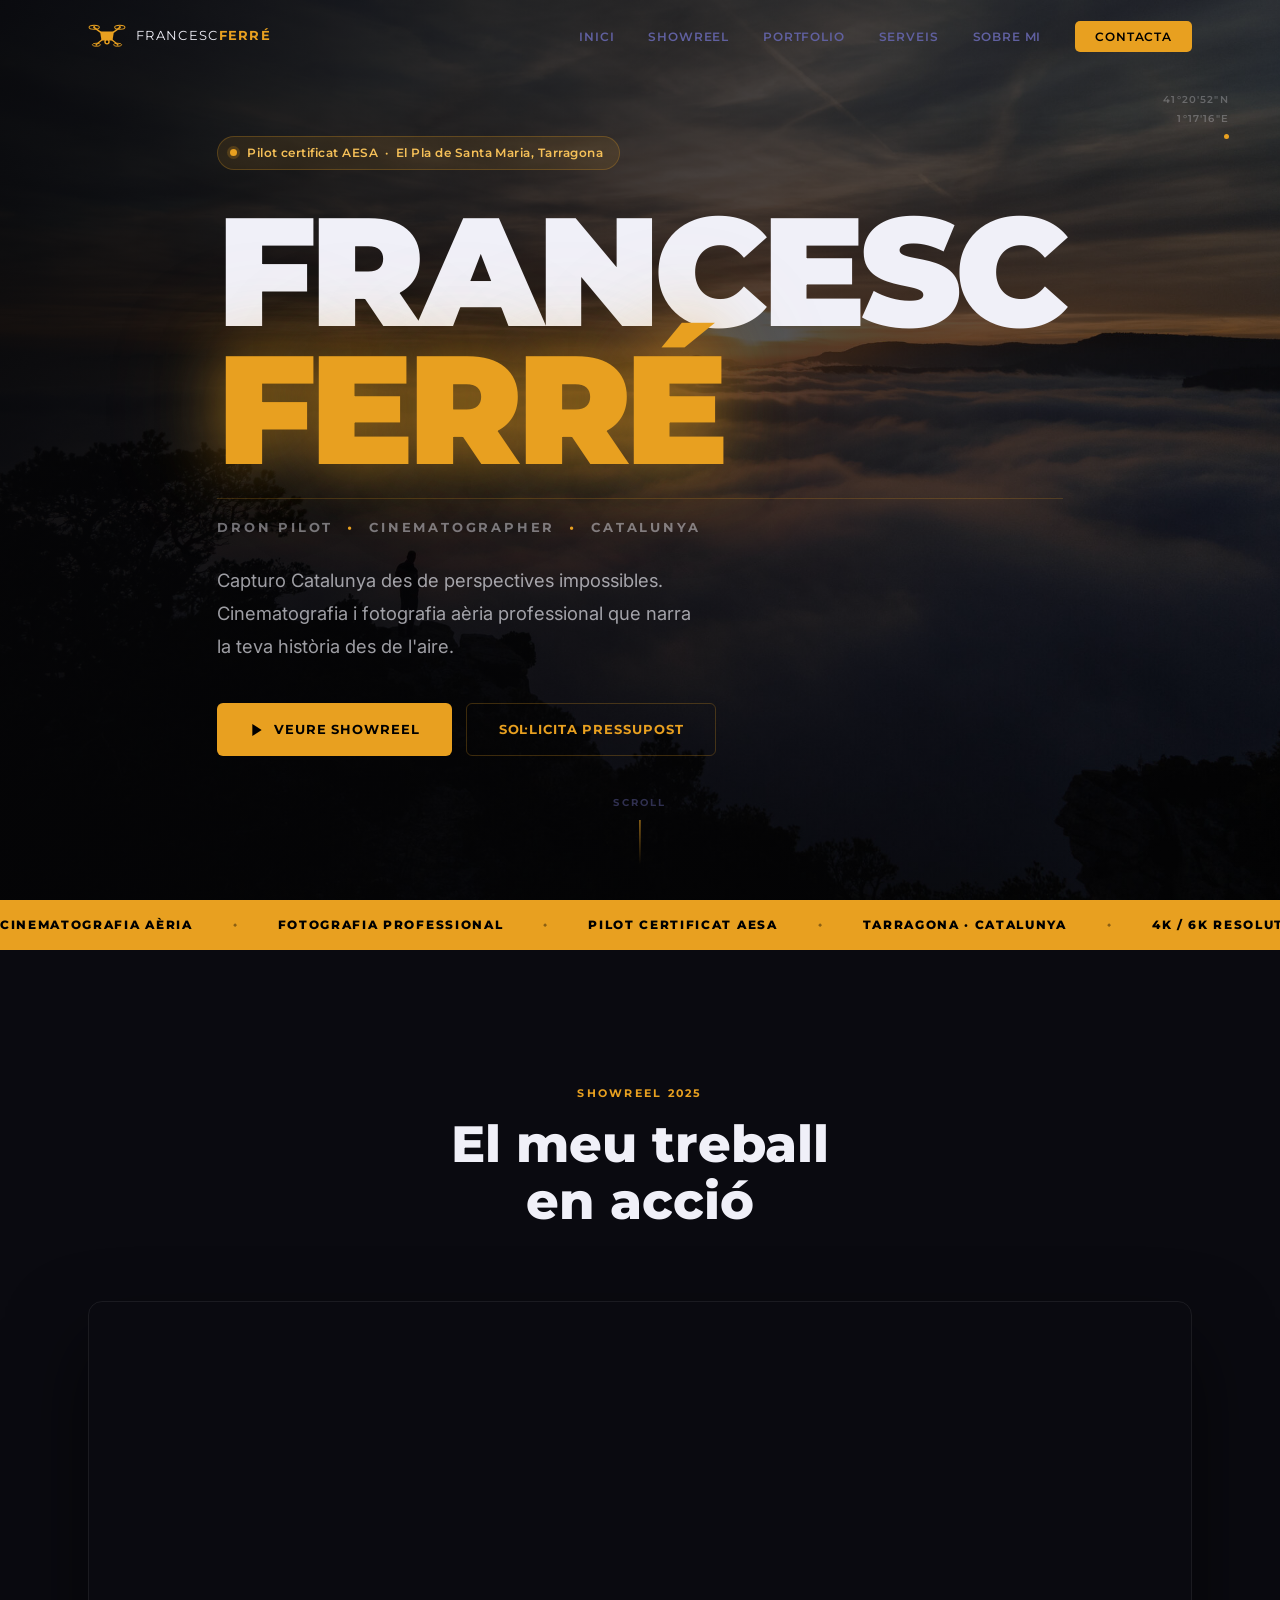
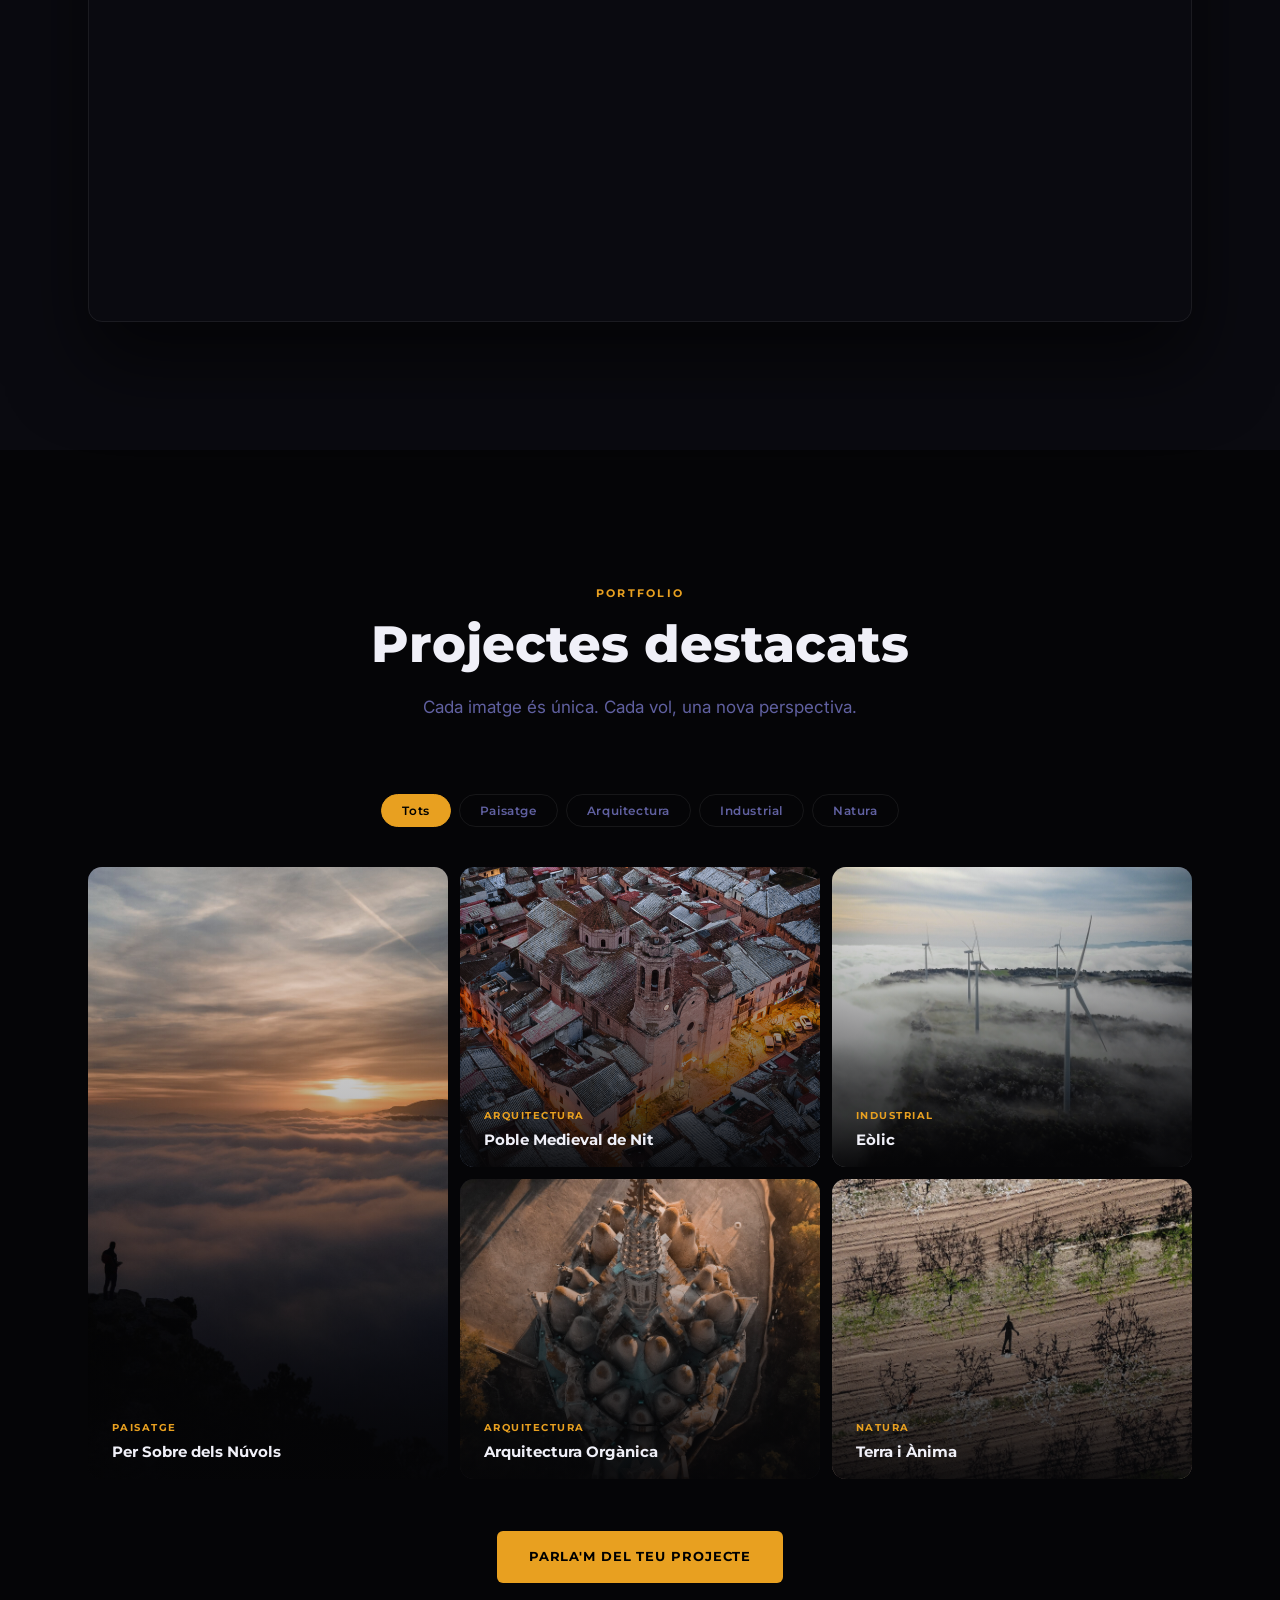
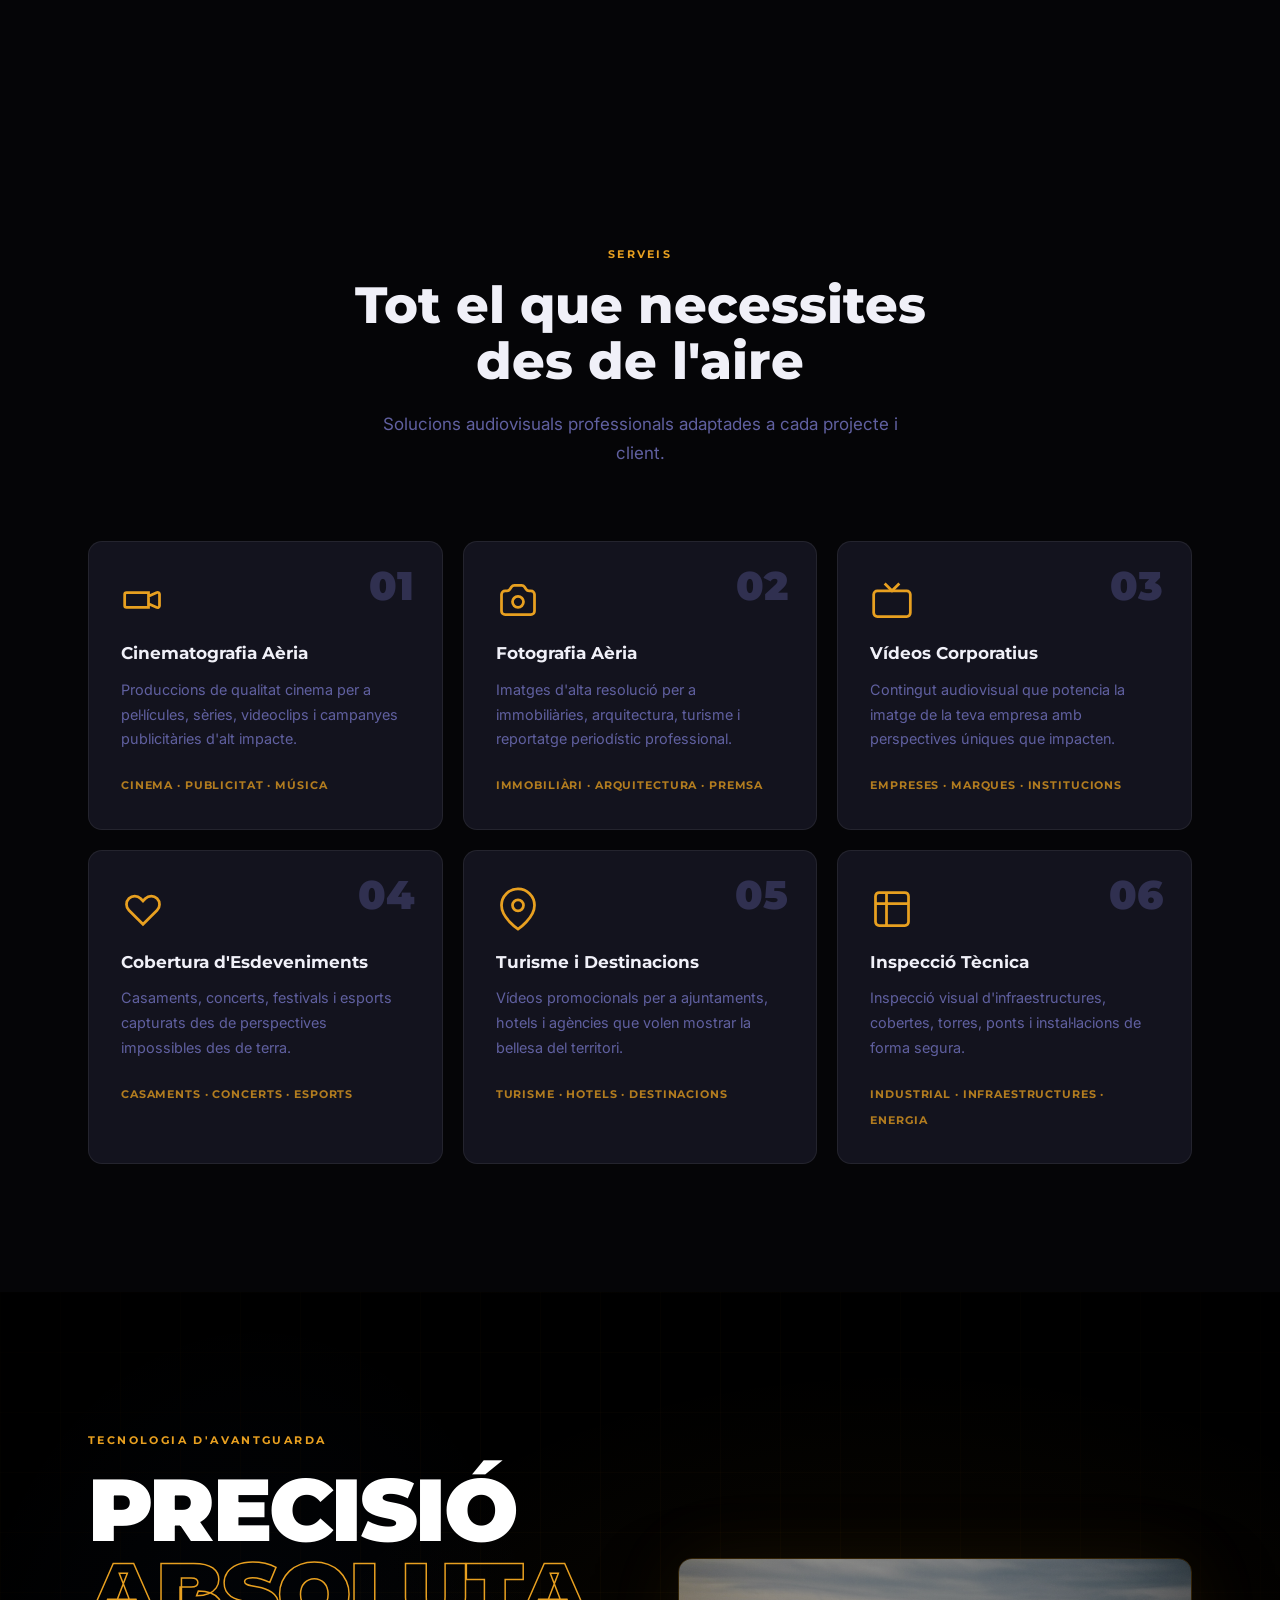
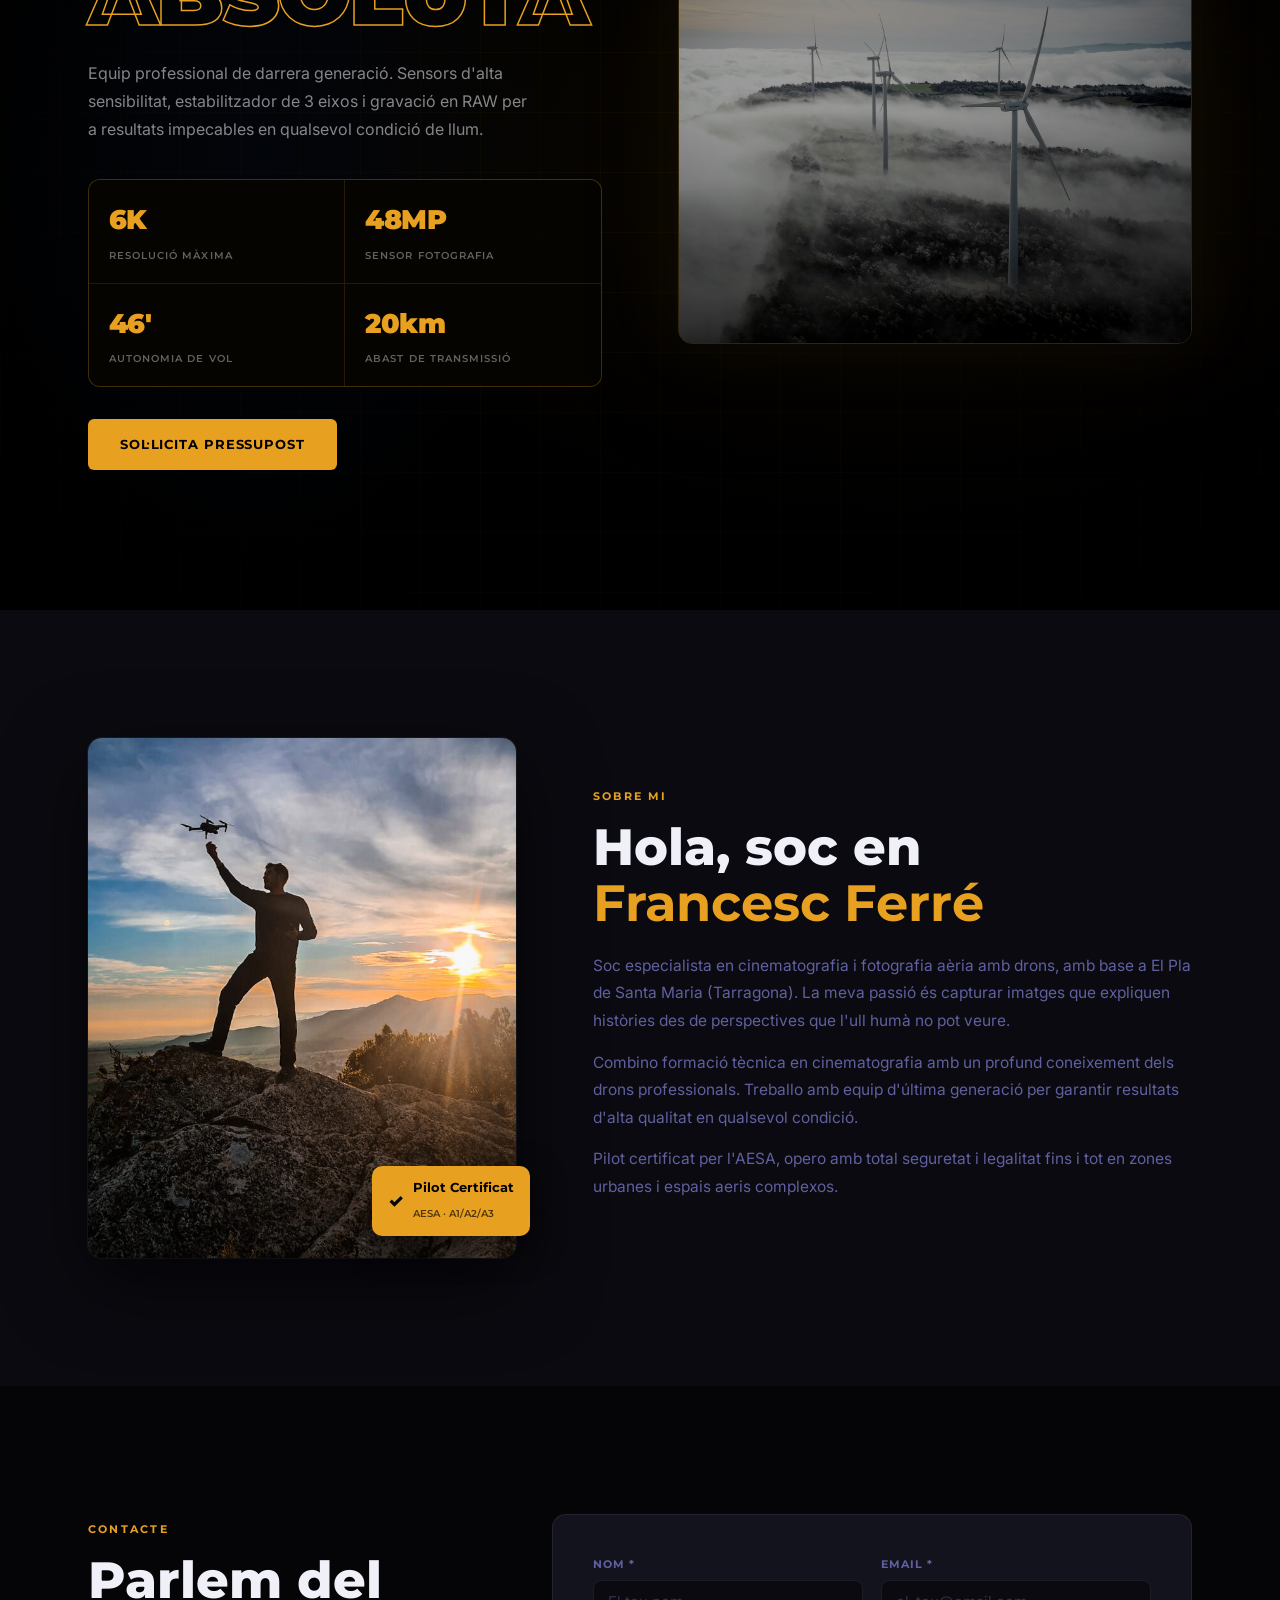
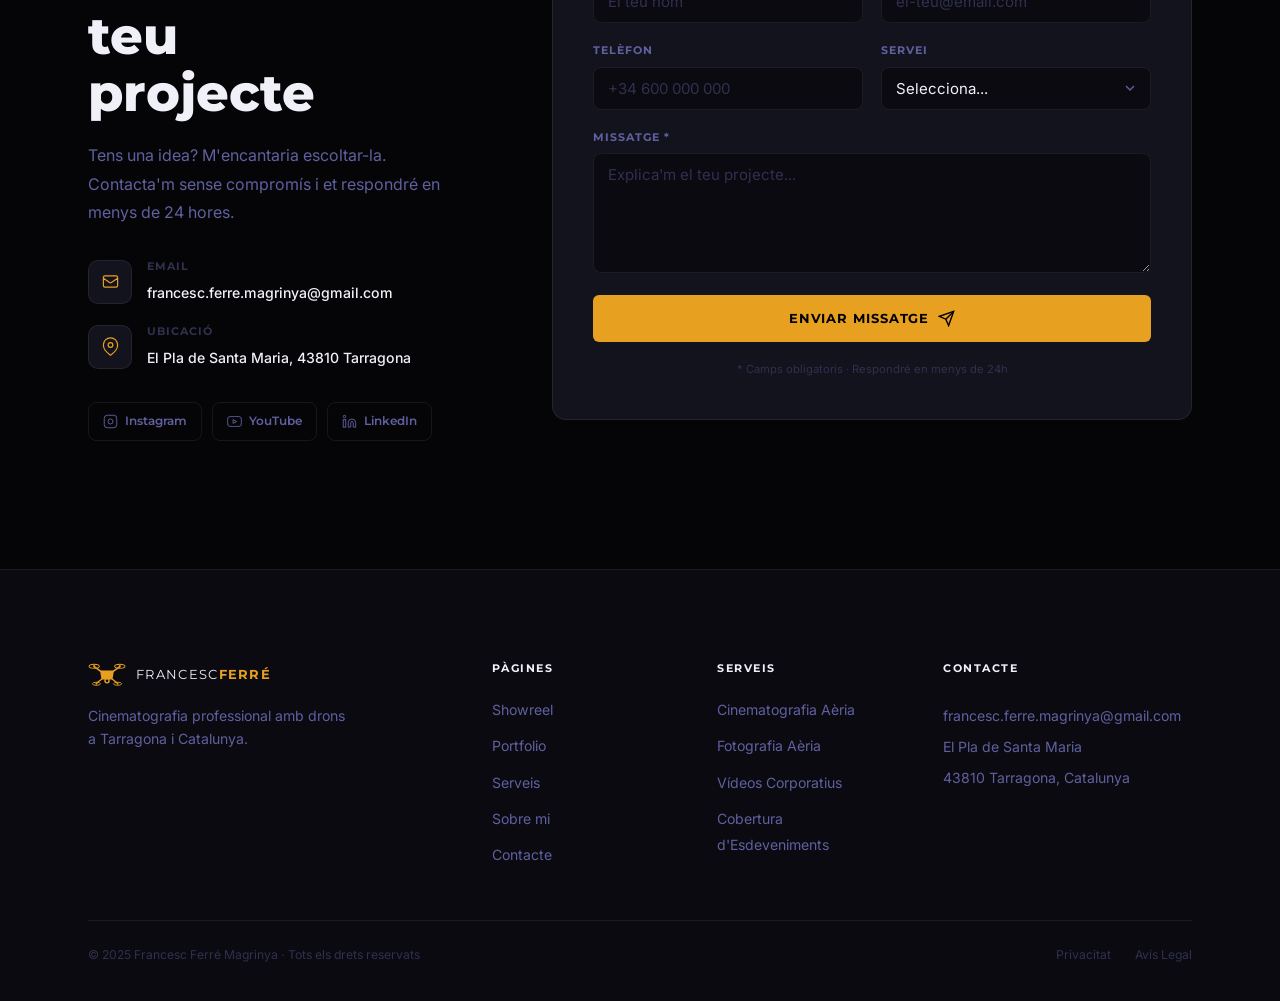
==== index.html @ 90f81b61 "Fix menu: inline styles per propietat (sense cssText ni !important)" ====
<!DOCTYPE html>
<html lang="ca">
<head>
  <meta charset="UTF-8">
  <meta name="viewport" content="width=device-width, initial-scale=1.0">
  <title>Francesc Ferré | Dron Pilot & Cinematografia Aèria · Tarragona</title>
  <meta name="description" content="Cinematografia i fotografia aèria professional amb drons a Tarragona i Catalunya. Especialitzat en paisatge, arquitectura, turisme i esdeveniments. Pilot certificat AESA.">
  <meta name="keywords" content="dron Tarragona, cinematografia aèria Catalunya, fotografia aèria, vídeo dron, pilot dron AESA, Francesc Ferré, El Pla de Santa Maria, aerial drone">
  <meta name="author" content="Francesc Ferré Magrinya">
  <meta name="robots" content="index, follow">
  <link rel="canonical" href="https://francescferremagrinya-coder.github.io/Web-dron/">

  <meta property="og:type" content="website">
  <meta property="og:locale" content="ca_ES">
  <meta property="og:title" content="Francesc Ferré | Dron Pilot & Cinematografia Aèria · Tarragona">
  <meta property="og:description" content="Cinematografia i fotografia aèria professional amb drons a Tarragona i Catalunya. Pilot certificat AESA.">
  <meta property="og:url" content="https://francescferremagrinya-coder.github.io/Web-dron/">
  <meta property="og:image" content="https://francescferremagrinya-coder.github.io/Web-dron/assets/nuvolada.jpg">

  <meta name="twitter:card" content="summary_large_image">
  <meta name="twitter:title" content="Francesc Ferré | Dron Pilot & Cinematografia Aèria">
  <meta name="twitter:image" content="assets/nuvolada.jpg">

  <script type="application/ld+json">
  {
    "@context": "https://schema.org",
    "@type": "LocalBusiness",
    "name": "Francesc Ferré – Cinematografia amb Drons",
    "description": "Cinematografia i fotografia aèria professional amb drons a Tarragona i Catalunya. Pilot certificat AESA A1/A2/A3.",
    "url": "https://francescferremagrinya-coder.github.io/Web-dron/",
    "email": "francesc.ferre.magrinya@gmail.com",
    "image": "https://francescferremagrinya-coder.github.io/Web-dron/assets/nuvolada.jpg",
    "address": {
      "@type": "PostalAddress",
      "streetAddress": "El Pla de Santa Maria",
      "addressLocality": "El Pla de Santa Maria",
      "postalCode": "43810",
      "addressRegion": "Tarragona",
      "addressCountry": "ES"
    },
    "geo": { "@type": "GeoCoordinates", "latitude": 41.3479, "longitude": 1.2878 },
    "areaServed": [
      {"@type": "State", "name": "Catalunya"},
      {"@type": "City",  "name": "Tarragona"},
      {"@type": "City",  "name": "Reus"},
      {"@type": "City",  "name": "Barcelona"}
    ],
    "hasOfferCatalog": {
      "@type": "OfferCatalog",
      "name": "Serveis de Cinematografia amb Dron",
      "itemListElement": [
        {"@type": "Offer", "itemOffered": {"@type": "Service", "name": "Cinematografia Aèria"}},
        {"@type": "Offer", "itemOffered": {"@type": "Service", "name": "Fotografia Aèria"}},
        {"@type": "Offer", "itemOffered": {"@type": "Service", "name": "Vídeos Corporatius"}},
        {"@type": "Offer", "itemOffered": {"@type": "Service", "name": "Cobertura d'Esdeveniments"}}
      ]
    },
    "priceRange": "€€",
    "knowsLanguage": ["ca", "es"]
  }
  </script>

  <link rel="preconnect" href="https://fonts.googleapis.com">
  <link rel="preconnect" href="https://fonts.gstatic.com" crossorigin>
  <link href="https://fonts.googleapis.com/css2?family=Montserrat:wght@400;600;700;800;900&family=Inter:wght@300;400;500&display=swap" rel="stylesheet">
  <link rel="stylesheet" href="css/style.css?v=7">
</head>
<body>

  <!-- Barra de progrés scroll -->
  <div class="scroll-bar" id="scroll-bar" aria-hidden="true"></div>

  <!-- Cursor personalitzat (desktop) -->
  <div class="cursor-ring" id="cursor-ring" aria-hidden="true"></div>
  <div class="cursor-dot"  id="cursor-dot"  aria-hidden="true"></div>

  <!-- Loader -->
  <div class="loader" id="loader" aria-hidden="true">
    <svg class="loader__drone" viewBox="0 0 100 82" fill="none">
      <!-- Discs hèlixs davant (grans – perspectiva) -->
      <ellipse cx="15" cy="17" rx="14" ry="5.5" stroke="currentColor" stroke-width="2.8"/>
      <ellipse cx="85" cy="17" rx="14" ry="5.5" stroke="currentColor" stroke-width="2.8"/>
      <!-- Discs hèlixs darrere (petits – perspectiva) -->
      <ellipse cx="21" cy="65" rx="11" ry="4.2" stroke="currentColor" stroke-width="2.4"/>
      <ellipse cx="79" cy="65" rx="11" ry="4.2" stroke="currentColor" stroke-width="2.4"/>
      <!-- Braços davant -->
      <line x1="33" y1="31" x2="16" y2="19" stroke="currentColor" stroke-width="4" stroke-linecap="round"/>
      <line x1="67" y1="31" x2="84" y2="19" stroke="currentColor" stroke-width="4" stroke-linecap="round"/>
      <!-- Braços darrere -->
      <line x1="36" y1="52" x2="22" y2="63" stroke="currentColor" stroke-width="3.5" stroke-linecap="round"/>
      <line x1="64" y1="52" x2="78" y2="63" stroke="currentColor" stroke-width="3.5" stroke-linecap="round"/>
      <!-- Cos (trapezi ample davant) -->
      <path d="M31 29 L69 29 L65 53 L35 53 Z" fill="currentColor"/>
      <!-- Càmera gimbal davant -->
      <circle cx="50" cy="57" r="7.5" fill="currentColor"/>
      <circle cx="50" cy="57" r="3.5" fill="var(--bg,#050507)"/>
      <!-- Centres motors -->
      <circle cx="15" cy="17" r="3" fill="currentColor"/>
      <circle cx="85" cy="17" r="3" fill="currentColor"/>
      <circle cx="21" cy="65" r="2.5" fill="currentColor"/>
      <circle cx="79" cy="65" r="2.5" fill="currentColor"/>
    </svg>
    <p class="loader__name">FRANCESC FERRÉ</p>
    <div class="loader__track"><div class="loader__fill" id="loader-fill"></div></div>
  </div>

  <!-- Navegació -->
  <header class="header" id="header">
    <nav class="nav container">
      <a href="#inici" class="nav__logo" aria-label="Inici">
        <svg viewBox="0 0 100 82" fill="none" aria-hidden="true">
          <ellipse cx="15" cy="17" rx="14" ry="5.5" stroke="currentColor" stroke-width="2.8"/>
          <ellipse cx="85" cy="17" rx="14" ry="5.5" stroke="currentColor" stroke-width="2.8"/>
          <ellipse cx="21" cy="65" rx="11" ry="4.2" stroke="currentColor" stroke-width="2.4"/>
          <ellipse cx="79" cy="65" rx="11" ry="4.2" stroke="currentColor" stroke-width="2.4"/>
          <line x1="33" y1="31" x2="16" y2="19" stroke="currentColor" stroke-width="4" stroke-linecap="round"/>
          <line x1="67" y1="31" x2="84" y2="19" stroke="currentColor" stroke-width="4" stroke-linecap="round"/>
          <line x1="36" y1="52" x2="22" y2="63" stroke="currentColor" stroke-width="3.5" stroke-linecap="round"/>
          <line x1="64" y1="52" x2="78" y2="63" stroke="currentColor" stroke-width="3.5" stroke-linecap="round"/>
          <path d="M31 29 L69 29 L65 53 L35 53 Z" fill="currentColor"/>
          <circle cx="50" cy="57" r="7.5" fill="currentColor"/>
          <circle cx="50" cy="57" r="3.5" fill="var(--bg,#050507)"/>
          <circle cx="15" cy="17" r="3" fill="currentColor"/>
          <circle cx="85" cy="17" r="3" fill="currentColor"/>
          <circle cx="21" cy="65" r="2.5" fill="currentColor"/>
          <circle cx="79" cy="65" r="2.5" fill="currentColor"/>
        </svg>
        <span>FRANCESC<strong>FERRÉ</strong></span>
      </a>

      <ul class="nav__menu" id="nav-menu">
        <li><a href="#inici"     class="nav__link">Inici</a></li>
        <li><a href="#showreel"  class="nav__link">Showreel</a></li>
        <li><a href="#portfolio" class="nav__link">Portfolio</a></li>
        <li><a href="#serveis"   class="nav__link">Serveis</a></li>
        <li><a href="#sobre"     class="nav__link">Sobre mi</a></li>
        <li><a href="#contacte"  class="nav__link nav__link--cta">Contacta</a></li>
      </ul>

      <button class="nav__burger" id="nav-burger" aria-label="Obrir menú" aria-expanded="false">
        <span></span><span></span><span></span>
      </button>
    </nav>
  </header>

  <main>

    <!-- HERO -->
    <section id="inici" class="hero">
      <div class="hero__bg" style="background-image:url('assets/nuvolada.jpg')" aria-hidden="true"></div>
      <div class="hero__overlay" aria-hidden="true"></div>

      <!-- Coordenades GPS decoratives -->
      <div class="hero__coords" aria-hidden="true">
        <span>41°20'52"N</span>
        <span>1°17'16"E</span>
        <span class="hero__coords-blink"></span>
      </div>

      <div class="hero__content container">
        <div class="hero__eyebrow" data-hero-el>
          <span class="hero__dot"></span>
          Pilot certificat AESA &nbsp;·&nbsp; El Pla de Santa Maria, Tarragona
        </div>
        <h1 class="hero__title">
          <span class="hero__line" data-hero-el style="--d:.1s">FRANCESC</span>
          <span class="hero__line hero__line--gold" data-hero-el style="--d:.22s">FERRÉ</span>
          <span class="hero__profession" data-hero-el style="--d:.38s">
            <span>Dron Pilot</span><i aria-hidden="true">·</i><span>Cinematographer</span><i aria-hidden="true">·</i><span>Catalunya</span>
          </span>
        </h1>
        <p class="hero__desc" data-hero-el style="--d:.55s">
          Capturo Catalunya des de perspectives impossibles. Cinematografia i fotografia aèria professional que narra la teva història des de l'aire.
        </p>
        <div class="hero__cta" data-hero-el style="--d:.70s">
          <a href="#showreel" class="btn btn--gold">
            <svg viewBox="0 0 24 24" fill="currentColor" aria-hidden="true"><polygon points="5 3 19 12 5 21 5 3"/></svg>
            Veure Showreel
          </a>
          <a href="#contacte" class="btn btn--ghost">Sol·licita Pressupost</a>
        </div>
      </div>

      <a href="#showreel" class="hero__scroll" aria-label="Baixa">
        <span>Scroll</span>
        <div class="hero__scroll-line"></div>
      </a>
    </section>

    <!-- MARQUEE -->
    <div class="marquee" aria-hidden="true">
      <div class="marquee__inner">
        <span>Cinematografia Aèria</span><span class="marquee__sep">◆</span>
        <span>Fotografia Professional</span><span class="marquee__sep">◆</span>
        <span>Pilot Certificat AESA</span><span class="marquee__sep">◆</span>
        <span>Tarragona · Catalunya</span><span class="marquee__sep">◆</span>
        <span>4K / 6K Resolution</span><span class="marquee__sep">◆</span>
        <span>Paisatge · Arquitectura · Esdeveniments</span><span class="marquee__sep">◆</span>
        <!-- duplicat per loop perfecte -->
        <span>Cinematografia Aèria</span><span class="marquee__sep">◆</span>
        <span>Fotografia Professional</span><span class="marquee__sep">◆</span>
        <span>Pilot Certificat AESA</span><span class="marquee__sep">◆</span>
        <span>Tarragona · Catalunya</span><span class="marquee__sep">◆</span>
        <span>4K / 6K Resolution</span><span class="marquee__sep">◆</span>
        <span>Paisatge · Arquitectura · Esdeveniments</span><span class="marquee__sep">◆</span>
      </div>
    </div>

    <!-- SHOWREEL -->
    <section id="showreel" class="showreel section">
      <div class="container">
        <header class="section__header" data-animate>
          <span class="section__label">Showreel 2025</span>
          <h2 class="section__title">El meu treball<br>en acció</h2>
        </header>
        <div class="showreel__frame" data-animate>
          <iframe
            src="https://www.youtube.com/embed/hu8MrCl1UP0?rel=0&modestbranding=1&color=white&playsinline=1&autoplay=1&mute=1&vq=hd1080"
            title="Showreel Francesc Ferré Dron Pilot"
            allow="accelerometer; autoplay; clipboard-write; encrypted-media; gyroscope; picture-in-picture; fullscreen"
            allowfullscreen>
          </iframe>
        </div>
      </div>
    </section>

    <!-- PORTFOLIO -->
    <section id="portfolio" class="portfolio section">
      <div class="container">
        <header class="section__header" data-animate>
          <span class="section__label">Portfolio</span>
          <h2 class="section__title">Projectes destacats</h2>
          <p class="section__desc">Cada imatge és única. Cada vol, una nova perspectiva.</p>
        </header>

        <div class="portfolio__filters" role="group" aria-label="Filtres">
          <button class="filter-btn is-active" data-filter="all">Tots</button>
          <button class="filter-btn" data-filter="paisatge">Paisatge</button>
          <button class="filter-btn" data-filter="arquitectura">Arquitectura</button>
          <button class="filter-btn" data-filter="industrial">Industrial</button>
          <button class="filter-btn" data-filter="natura">Natura</button>
        </div>

        <div class="portfolio__grid">

          <article class="portfolio-item" role="button" tabindex="0" data-category="paisatge" data-animate style="grid-row:1/3;grid-column:1">
            <img src="assets/nuvolada.jpg" alt="Silueta sobre mar de núvols al posta de sol" loading="lazy">
            <div class="portfolio-item__overlay">
              <div class="portfolio-item__info">
                <span class="portfolio-item__cat">Paisatge</span>
                <h3>Per Sobre dels Núvols</h3>
              </div>
              <div class="portfolio-item__zoom">
                <svg viewBox="0 0 24 24" fill="none" stroke="currentColor" stroke-width="2"><circle cx="11" cy="11" r="8"/><line x1="21" y1="21" x2="16.65" y2="16.65"/><line x1="11" y1="8" x2="11" y2="14"/><line x1="8" y1="11" x2="14" y2="11"/></svg>
              </div>
            </div>
          </article>

          <article class="portfolio-item" role="button" tabindex="0" data-category="arquitectura" data-animate style="grid-row:1;grid-column:2">
            <img src="assets/poble-nit.jpg" alt="Vista aèria nocturna de poble medieval amb catedral" loading="lazy">
            <div class="portfolio-item__overlay">
              <div class="portfolio-item__info">
                <span class="portfolio-item__cat">Arquitectura</span>
                <h3>Poble Medieval de Nit</h3>
              </div>
              <div class="portfolio-item__zoom">
                <svg viewBox="0 0 24 24" fill="none" stroke="currentColor" stroke-width="2"><circle cx="11" cy="11" r="8"/><line x1="21" y1="21" x2="16.65" y2="16.65"/><line x1="11" y1="8" x2="11" y2="14"/><line x1="8" y1="11" x2="14" y2="11"/></svg>
              </div>
            </div>
          </article>

          <article class="portfolio-item" role="button" tabindex="0" data-category="industrial" data-animate style="grid-row:1;grid-column:3">
            <img src="assets/eolic.jpg" alt="Molins de vent emergint entre boira" loading="lazy">
            <div class="portfolio-item__overlay">
              <div class="portfolio-item__info">
                <span class="portfolio-item__cat">Industrial</span>
                <h3>Eòlic</h3>
              </div>
              <div class="portfolio-item__zoom">
                <svg viewBox="0 0 24 24" fill="none" stroke="currentColor" stroke-width="2"><circle cx="11" cy="11" r="8"/><line x1="21" y1="21" x2="16.65" y2="16.65"/><line x1="11" y1="8" x2="11" y2="14"/><line x1="8" y1="11" x2="14" y2="11"/></svg>
              </div>
            </div>
          </article>

          <article class="portfolio-item" role="button" tabindex="0" data-category="arquitectura" data-animate style="grid-row:2;grid-column:2">
            <img src="assets/arquitectura.jpg" alt="Vista zenital d'arquitectura orgànica única" loading="lazy">
            <div class="portfolio-item__overlay">
              <div class="portfolio-item__info">
                <span class="portfolio-item__cat">Arquitectura</span>
                <h3>Arquitectura Orgànica</h3>
              </div>
              <div class="portfolio-item__zoom">
                <svg viewBox="0 0 24 24" fill="none" stroke="currentColor" stroke-width="2"><circle cx="11" cy="11" r="8"/><line x1="21" y1="21" x2="16.65" y2="16.65"/><line x1="11" y1="8" x2="11" y2="14"/><line x1="8" y1="11" x2="14" y2="11"/></svg>
              </div>
            </div>
          </article>

          <article class="portfolio-item" role="button" tabindex="0" data-category="natura" data-animate style="grid-row:2;grid-column:3">
            <img src="assets/camp-ombra.jpg" alt="Ombra humana entre fileres d'arbres en flor" loading="lazy">
            <div class="portfolio-item__overlay">
              <div class="portfolio-item__info">
                <span class="portfolio-item__cat">Natura</span>
                <h3>Terra i Ànima</h3>
              </div>
              <div class="portfolio-item__zoom">
                <svg viewBox="0 0 24 24" fill="none" stroke="currentColor" stroke-width="2"><circle cx="11" cy="11" r="8"/><line x1="21" y1="21" x2="16.65" y2="16.65"/><line x1="11" y1="8" x2="11" y2="14"/><line x1="8" y1="11" x2="14" y2="11"/></svg>
              </div>
            </div>
          </article>

        </div>

        <div class="section__cta" data-animate>
          <a href="#contacte" class="btn btn--gold">Parla'm del teu projecte</a>
        </div>
      </div>
    </section>

    <!-- LIGHTBOX -->
    <div class="lightbox" id="lightbox" aria-modal="true" role="dialog" aria-label="Visualitzador d'imatge">
      <button class="lightbox__close" id="lightbox-close" aria-label="Tancar">
        <svg viewBox="0 0 24 24" fill="none" stroke="currentColor" stroke-width="2"><line x1="18" y1="6" x2="6" y2="18"/><line x1="6" y1="6" x2="18" y2="18"/></svg>
      </button>
      <img class="lightbox__img" id="lightbox-img" src="" alt="">
    </div>

    <!-- SERVEIS -->
    <section id="serveis" class="serveis section">
      <div class="container">
        <header class="section__header" data-animate>
          <span class="section__label">Serveis</span>
          <h2 class="section__title">Tot el que necessites<br>des de l'aire</h2>
          <p class="section__desc">Solucions audiovisuals professionals adaptades a cada projecte i client.</p>
        </header>

        <div class="serveis__grid">

          <article class="service-card" data-animate>
            <div class="service-card__num" aria-hidden="true">01</div>
            <div class="service-card__icon" aria-hidden="true">
              <svg viewBox="0 0 24 24" fill="none" stroke="currentColor" stroke-width="1.5"><path d="M15 10l4.553-2.069A1 1 0 0121 8.868V15.13a1 1 0 01-1.447.899L15 14M3 8h12v8H3a1 1 0 01-1-1V9a1 1 0 011-1z"/></svg>
            </div>
            <h3>Cinematografia Aèria</h3>
            <p>Produccions de qualitat cinema per a pel·lícules, sèries, videoclips i campanyes publicitàries d'alt impacte.</p>
            <span class="service-card__tag">Cinema · Publicitat · Música</span>
          </article>

          <article class="service-card" data-animate>
            <div class="service-card__num" aria-hidden="true">02</div>
            <div class="service-card__icon" aria-hidden="true">
              <svg viewBox="0 0 24 24" fill="none" stroke="currentColor" stroke-width="1.5"><path d="M3 9a2 2 0 012-2h.93a2 2 0 001.664-.89l.812-1.22A2 2 0 0110.07 4h3.86a2 2 0 011.664.89l.812 1.22A2 2 0 0018.07 7H19a2 2 0 012 2v9a2 2 0 01-2 2H5a2 2 0 01-2-2V9z"/><circle cx="12" cy="13" r="3"/></svg>
            </div>
            <h3>Fotografia Aèria</h3>
            <p>Imatges d'alta resolució per a immobiliàries, arquitectura, turisme i reportatge periodístic professional.</p>
            <span class="service-card__tag">Immobiliàri · Arquitectura · Premsa</span>
          </article>

          <article class="service-card" data-animate>
            <div class="service-card__num" aria-hidden="true">03</div>
            <div class="service-card__icon" aria-hidden="true">
              <svg viewBox="0 0 24 24" fill="none" stroke="currentColor" stroke-width="1.5"><rect x="2" y="7" width="20" height="14" rx="2"/><path d="M16 3l-4 4-4-4"/></svg>
            </div>
            <h3>Vídeos Corporatius</h3>
            <p>Contingut audiovisual que potencia la imatge de la teva empresa amb perspectives úniques que impacten.</p>
            <span class="service-card__tag">Empreses · Marques · Institucions</span>
          </article>

          <article class="service-card" data-animate>
            <div class="service-card__num" aria-hidden="true">04</div>
            <div class="service-card__icon" aria-hidden="true">
              <svg viewBox="0 0 24 24" fill="none" stroke="currentColor" stroke-width="1.5"><path d="M4.318 6.318a4.5 4.5 0 000 6.364L12 20.364l7.682-7.682a4.5 4.5 0 00-6.364-6.364L12 7.636l-1.318-1.318a4.5 4.5 0 00-6.364 0z"/></svg>
            </div>
            <h3>Cobertura d'Esdeveniments</h3>
            <p>Casaments, concerts, festivals i esports capturats des de perspectives impossibles des de terra.</p>
            <span class="service-card__tag">Casaments · Concerts · Esports</span>
          </article>

          <article class="service-card" data-animate>
            <div class="service-card__num" aria-hidden="true">05</div>
            <div class="service-card__icon" aria-hidden="true">
              <svg viewBox="0 0 24 24" fill="none" stroke="currentColor" stroke-width="1.5"><path d="M21 10c0 7-9 13-9 13s-9-6-9-13a9 9 0 0118 0z"/><circle cx="12" cy="10" r="3"/></svg>
            </div>
            <h3>Turisme i Destinacions</h3>
            <p>Vídeos promocionals per a ajuntaments, hotels i agències que volen mostrar la bellesa del territori.</p>
            <span class="service-card__tag">Turisme · Hotels · Destinacions</span>
          </article>

          <article class="service-card" data-animate>
            <div class="service-card__num" aria-hidden="true">06</div>
            <div class="service-card__icon" aria-hidden="true">
              <svg viewBox="0 0 24 24" fill="none" stroke="currentColor" stroke-width="1.5"><path d="M9 3H5a2 2 0 00-2 2v4m6-6h10a2 2 0 012 2v4M9 3v18m0 0h10a2 2 0 002-2V9M9 21H5a2 2 0 01-2-2V9m0 0h18"/></svg>
            </div>
            <h3>Inspecció Tècnica</h3>
            <p>Inspecció visual d'infraestructures, cobertes, torres, ponts i instal·lacions de forma segura.</p>
            <span class="service-card__tag">Industrial · Infraestructures · Energia</span>
          </article>

        </div>
      </div>
    </section>

    <!-- DRONE SHOWCASE (DJI-style dark) -->
    <section class="drone-showcase" aria-label="Especificacions tècniques">
      <div class="drone-showcase__bg" aria-hidden="true"></div>
      <div class="drone-showcase__grid-lines" aria-hidden="true"></div>

      <div class="container drone-showcase__inner">

        <div class="drone-showcase__left" data-animate>
          <p class="drone-showcase__eyebrow">Tecnologia d'avantguarda</p>
          <h2 class="drone-showcase__title">PRECISIÓ<br><span>ABSOLUTA</span></h2>
          <p class="drone-showcase__desc">Equip professional de darrera generació. Sensors d'alta sensibilitat, estabilitzador de 3 eixos i gravació en RAW per a resultats impecables en qualsevol condició de llum.</p>
          <ul class="drone-specs" aria-label="Especificacions">
            <li class="drone-spec" data-animate>
              <span class="drone-spec__val">6K</span>
              <span class="drone-spec__lbl">Resolució màxima</span>
            </li>
            <li class="drone-spec" data-animate>
              <span class="drone-spec__val">48MP</span>
              <span class="drone-spec__lbl">Sensor fotografia</span>
            </li>
            <li class="drone-spec" data-animate>
              <span class="drone-spec__val">46'</span>
              <span class="drone-spec__lbl">Autonomia de vol</span>
            </li>
            <li class="drone-spec" data-animate>
              <span class="drone-spec__val">20km</span>
              <span class="drone-spec__lbl">Abast de transmissió</span>
            </li>
          </ul>
          <a href="#contacte" class="btn btn--gold" style="margin-top:2rem">Sol·licita pressupost</a>
        </div>

        <div class="drone-showcase__right" data-animate>
          <div class="drone-showcase__photo">
            <img src="assets/eolic.jpg" alt="Dron professional operant en condicions atmosfèriques extremes">
          </div>
        </div>

      </div>
    </section>

    <!-- SOBRE MI -->
    <section id="sobre" class="sobre section">
      <div class="container">
        <div class="sobre__inner">

          <div class="sobre__visual" data-animate>
            <div class="sobre__img-wrap">
              <img src="assets/foto-perfil.JPG" alt="Francesc Ferré Magrinya, pilot de drons a Tarragona" class="sobre__photo" onerror="this.onerror=null;this.style.display='none';this.nextElementSibling.style.display='flex'">
              <div class="sobre__photo-placeholder" aria-hidden="true">
                <svg viewBox="0 0 80 60" fill="none">
                  <line x1="26" y1="22" x2="8"  y2="10" stroke="currentColor" stroke-width="1.6" stroke-linecap="round"/>
                  <line x1="54" y1="22" x2="72" y2="10" stroke="currentColor" stroke-width="1.6" stroke-linecap="round"/>
                  <line x1="26" y1="38" x2="8"  y2="50" stroke="currentColor" stroke-width="1.6" stroke-linecap="round"/>
                  <line x1="54" y1="38" x2="72" y2="50" stroke="currentColor" stroke-width="1.6" stroke-linecap="round"/>
                  <ellipse cx="8"  cy="10" rx="8" ry="2.5" stroke="currentColor" stroke-width="1.2"/>
                  <ellipse cx="72" cy="10" rx="8" ry="2.5" stroke="currentColor" stroke-width="1.2"/>
                  <ellipse cx="8"  cy="50" rx="8" ry="2.5" stroke="currentColor" stroke-width="1.2"/>
                  <ellipse cx="72" cy="50" rx="8" ry="2.5" stroke="currentColor" stroke-width="1.2"/>
                  <circle cx="8"  cy="10" r="2" fill="currentColor"/>
                  <circle cx="72" cy="10" r="2" fill="currentColor"/>
                  <circle cx="8"  cy="50" r="2" fill="currentColor"/>
                  <circle cx="72" cy="50" r="2" fill="currentColor"/>
                  <rect x="22" y="18" width="36" height="24" rx="7" stroke="currentColor" stroke-width="1.5"/>
                  <rect x="31" y="42" width="18" height="12" rx="4" stroke="currentColor" stroke-width="1.2"/>
                  <circle cx="40" cy="48" r="4" stroke="currentColor" stroke-width="1.2"/>
                  <circle cx="40" cy="48" r="1.5" fill="currentColor"/>
                </svg>
                <span>Foto de perfil</span>
              </div>
              <div class="sobre__badge">
                <span>✓</span>
                <div><strong>Pilot Certificat</strong><small>AESA · A1/A2/A3</small></div>
              </div>
            </div>
          </div>

          <div class="sobre__text" data-animate>
            <span class="section__label">Sobre mi</span>
            <h2 class="section__title">Hola, soc en<br><strong>Francesc Ferré</strong></h2>
            <p>Soc especialista en cinematografia i fotografia aèria amb drons, amb base a El Pla de Santa Maria (Tarragona). La meva passió és capturar imatges que expliquen històries des de perspectives que l'ull humà no pot veure.</p>
            <p>Combino formació tècnica en cinematografia amb un profund coneixement dels drons professionals. Treballo amb equip d'última generació per garantir resultats d'alta qualitat en qualsevol condició.</p>
            <p>Pilot certificat per l'AESA, opero amb total seguretat i legalitat fins i tot en zones urbanes i espais aeris complexos.</p>

          </div>

        </div>
      </div>
    </section>


    <!-- CONTACTE -->
    <section id="contacte" class="contacte section">
      <div class="container">
        <div class="contacte__inner">

          <div class="contacte__left" data-animate>
            <span class="section__label">Contacte</span>
            <h2 class="section__title">Parlem del teu<br>projecte</h2>
            <p>Tens una idea? M'encantaria escoltar-la. Contacta'm sense compromís i et respondré en menys de 24 hores.</p>

            <div class="contacte__links">
              <a href="mailto:francesc.ferre.magrinya@gmail.com" class="contacte__link">
                <div class="contacte__link-icon">
                  <svg viewBox="0 0 24 24" fill="none" stroke="currentColor" stroke-width="1.5"><path d="M3 8l7.89 5.26a2 2 0 002.22 0L21 8M5 19h14a2 2 0 002-2V7a2 2 0 00-2-2H5a2 2 0 00-2 2v10a2 2 0 002 2z"/></svg>
                </div>
                <div>
                  <span>Email</span>
                  <strong>francesc.ferre.magrinya@gmail.com</strong>
                </div>
              </a>
              <div class="contacte__link">
                <div class="contacte__link-icon">
                  <svg viewBox="0 0 24 24" fill="none" stroke="currentColor" stroke-width="1.5"><path d="M21 10c0 7-9 13-9 13s-9-6-9-13a9 9 0 0118 0z"/><circle cx="12" cy="10" r="3"/></svg>
                </div>
                <div>
                  <span>Ubicació</span>
                  <strong>El Pla de Santa Maria, 43810 Tarragona</strong>
                </div>
              </div>
            </div>

            <div class="contacte__social">
              <a href="#" class="social-btn" aria-label="Instagram">
                <svg viewBox="0 0 24 24" fill="none" stroke="currentColor" stroke-width="1.5"><rect x="2" y="2" width="20" height="20" rx="5"/><path d="M16 11.37A4 4 0 1112.63 8 4 4 0 0116 11.37z"/><line x1="17.5" y1="6.5" x2="17.51" y2="6.5"/></svg>
                Instagram
              </a>
              <a href="#" class="social-btn" aria-label="YouTube">
                <svg viewBox="0 0 24 24" fill="none" stroke="currentColor" stroke-width="1.5"><path d="M22.54 6.42a2.78 2.78 0 00-1.95-1.96C18.88 4 12 4 12 4s-6.88 0-8.6.46a2.78 2.78 0 00-1.94 1.96A29 29 0 001 12a29 29 0 00.46 5.58A2.78 2.78 0 003.4 19.54C5.12 20 12 20 12 20s6.88 0 8.6-.46a2.78 2.78 0 001.95-1.96A29 29 0 0023 12a29 29 0 00-.46-5.58z"/><polygon points="9.75 15.02 15.5 12 9.75 8.98 9.75 15.02"/></svg>
                YouTube
              </a>
              <a href="#" class="social-btn" aria-label="LinkedIn">
                <svg viewBox="0 0 24 24" fill="none" stroke="currentColor" stroke-width="1.5"><path d="M16 8a6 6 0 016 6v7h-4v-7a2 2 0 00-2-2 2 2 0 00-2 2v7h-4v-7a6 6 0 016-6z"/><rect x="2" y="9" width="4" height="12"/><circle cx="4" cy="4" r="2"/></svg>
                LinkedIn
              </a>
            </div>
          </div>

          <div class="contacte__right" data-animate>
            <!-- Obté la teva clau gratuïta a https://web3forms.com → substitueix el value -->
            <form class="form" id="contact-form" novalidate>
              <input type="hidden" name="access_key" value="fb952ed9-92e4-46fc-b903-af186a177f0e">
              <input type="hidden" name="subject" value="Nova sol·licitud des de Web-dron">
              <input type="hidden" name="from_name" value="Web Dron Portfolio">
              <div class="form__row">
                <div class="form__field">
                  <label for="nom">Nom *</label>
                  <input type="text" id="nom" name="nom" placeholder="El teu nom" required autocomplete="name">
                </div>
                <div class="form__field">
                  <label for="email">Email *</label>
                  <input type="email" id="email" name="email" placeholder="el-teu@email.com" required autocomplete="email">
                </div>
              </div>
              <div class="form__row">
                <div class="form__field">
                  <label for="telefon">Telèfon</label>
                  <input type="tel" id="telefon" name="telefon" placeholder="+34 600 000 000" autocomplete="tel">
                </div>
                <div class="form__field">
                  <label for="servei">Servei</label>
                  <select id="servei" name="servei">
                    <option value="">Selecciona...</option>
                    <option>Cinematografia Aèria</option>
                    <option>Fotografia Aèria</option>
                    <option>Vídeo Corporatiu</option>
                    <option>Turisme i Destinacions</option>
                    <option>Cobertura d'Esdeveniments</option>
                    <option>Inspecció Tècnica</option>
                    <option>Altres</option>
                  </select>
                </div>
              </div>
              <div class="form__field">
                <label for="missatge">Missatge *</label>
                <textarea id="missatge" name="missatge" rows="5" placeholder="Explica'm el teu projecte..." required></textarea>
              </div>
              <button type="submit" class="btn btn--gold btn--submit">
                <span class="btn-text">Enviar missatge</span>
                <svg viewBox="0 0 24 24" fill="none" stroke="currentColor" stroke-width="2" aria-hidden="true"><line x1="22" y1="2" x2="11" y2="13"/><polygon points="22 2 15 22 11 13 2 9 22 2"/></svg>
              </button>
              <p class="form__note">* Camps obligatoris · Respondré en menys de 24h</p>
            </form>
          </div>

        </div>
      </div>
    </section>

  </main>

  <!-- FOOTER -->
  <footer class="footer">
    <div class="container">
      <div class="footer__grid">
        <div class="footer__brand">
          <a href="#inici" class="nav__logo" aria-label="Inici">
            <svg viewBox="0 0 100 82" fill="none" aria-hidden="true">
              <ellipse cx="15" cy="17" rx="14" ry="5.5" stroke="currentColor" stroke-width="2.8"/>
              <ellipse cx="85" cy="17" rx="14" ry="5.5" stroke="currentColor" stroke-width="2.8"/>
              <ellipse cx="21" cy="65" rx="11" ry="4.2" stroke="currentColor" stroke-width="2.4"/>
              <ellipse cx="79" cy="65" rx="11" ry="4.2" stroke="currentColor" stroke-width="2.4"/>
              <line x1="33" y1="31" x2="16" y2="19" stroke="currentColor" stroke-width="4" stroke-linecap="round"/>
              <line x1="67" y1="31" x2="84" y2="19" stroke="currentColor" stroke-width="4" stroke-linecap="round"/>
              <line x1="36" y1="52" x2="22" y2="63" stroke="currentColor" stroke-width="3.5" stroke-linecap="round"/>
              <line x1="64" y1="52" x2="78" y2="63" stroke="currentColor" stroke-width="3.5" stroke-linecap="round"/>
              <path d="M31 29 L69 29 L65 53 L35 53 Z" fill="currentColor"/>
              <circle cx="50" cy="57" r="7.5" fill="currentColor"/>
              <circle cx="50" cy="57" r="3.5" fill="var(--bg,#050507)"/>
              <circle cx="15" cy="17" r="3" fill="currentColor"/>
              <circle cx="85" cy="17" r="3" fill="currentColor"/>
              <circle cx="21" cy="65" r="2.5" fill="currentColor"/>
              <circle cx="79" cy="65" r="2.5" fill="currentColor"/>
            </svg>
            <span>FRANCESC<strong>FERRÉ</strong></span>
          </a>
          <p>Cinematografia professional amb drons a Tarragona i Catalunya.</p>
        </div>
        <nav aria-label="Pàgines">
          <h4>Pàgines</h4>
          <ul>
            <li><a href="#showreel">Showreel</a></li>
            <li><a href="#portfolio">Portfolio</a></li>
            <li><a href="#serveis">Serveis</a></li>
            <li><a href="#sobre">Sobre mi</a></li>
            <li><a href="#contacte">Contacte</a></li>
          </ul>
        </nav>
        <nav aria-label="Serveis">
          <h4>Serveis</h4>
          <ul>
            <li><a href="#serveis">Cinematografia Aèria</a></li>
            <li><a href="#serveis">Fotografia Aèria</a></li>
            <li><a href="#serveis">Vídeos Corporatius</a></li>
            <li><a href="#serveis">Cobertura d'Esdeveniments</a></li>
          </ul>
        </nav>
        <address>
          <h4>Contacte</h4>
          <a href="mailto:francesc.ferre.magrinya@gmail.com">francesc.ferre.magrinya@gmail.com</a>
          <span>El Pla de Santa Maria</span>
          <span>43810 Tarragona, Catalunya</span>
        </address>
      </div>
      <div class="footer__bottom">
        <p>&copy; 2025 Francesc Ferré Magrinya · Tots els drets reservats</p>
        <div><a href="#">Privacitat</a><a href="#">Avís Legal</a></div>
      </div>
    </div>
  </footer>

  <button class="back-top" id="back-top" aria-label="Tornar a dalt">
    <svg viewBox="0 0 24 24" fill="none" stroke="currentColor" stroke-width="2.5"><polyline points="18 15 12 9 6 15"/></svg>
  </button>

  <script src="js/main.js?v=8"></script>
</body>
</html>
---- css/style.css ----
/* =====================================================
   VARIABLES
===================================================== */
:root {
  --bg:       #050507;
  --bg2:      #0a0a10;
  --bg3:      #101018;
  --card:     #13131e;
  --card-h:   #1a1a28;
  --gold:     #e8a020;
  --gold-l:   #f5c058;
  --gold-d:   #b87a10;
  --white:    #f0f0f8;
  --grey:     #6060a0;
  --grey-d:   #303050;
  --border:   rgba(255,255,255,0.07);
  --border-g: rgba(232,160,32,0.25);
  --nav-h:    72px;
  --r:        14px;
  --tr:       0.3s ease;
  --fh:       'Montserrat', sans-serif;
  --fb:       'Inter', sans-serif;
}

/* =====================================================
   RESET
===================================================== */
*, *::before, *::after { box-sizing: border-box; margin: 0; padding: 0; }
html { scroll-behavior: smooth; scroll-padding-top: var(--nav-h); }
body { font-family: var(--fb); background: var(--bg); color: var(--white); line-height: 1.65; overflow-x: hidden; -webkit-font-smoothing: antialiased; }
img  { display: block; max-width: 100%; height: auto; }
svg  { display: block; }
a    { color: inherit; text-decoration: none; }
button { cursor: pointer; border: none; background: none; font-family: inherit; }
ul, ol { list-style: none; }
address { font-style: normal; }

/* =====================================================
   LAYOUT
===================================================== */
.container { max-width: 1200px; margin: 0 auto; padding: 0 clamp(18px, 4vw, 48px); }
.section    { padding: clamp(72px, 10vw, 128px) 0; }

/* =====================================================
   TIPOGRAFIA
===================================================== */
.section__label {
  display: inline-block;
  font-family: var(--fh);
  font-size: 0.7rem;
  font-weight: 700;
  letter-spacing: 0.2em;
  text-transform: uppercase;
  color: var(--gold);
  margin-bottom: 14px;
}
.section__title {
  font-family: var(--fh);
  font-size: clamp(2.1rem, 4.5vw, 3.2rem);
  font-weight: 800;
  line-height: 1.1;
  margin-bottom: 20px;
}
.section__desc {
  font-size: 1.0625rem;
  color: var(--grey);
  max-width: 560px;
  line-height: 1.75;
}
.section__header { text-align: center; margin-bottom: clamp(44px, 6vw, 72px); }
.section__header .section__desc { margin: 0 auto; }
.section__cta { text-align: center; margin-top: 52px; }

/* =====================================================
   BOTONS
===================================================== */
.btn {
  display: inline-flex;
  align-items: center;
  gap: 9px;
  padding: 15px 32px;
  border-radius: 6px;
  font-family: var(--fh);
  font-size: 0.8rem;
  font-weight: 700;
  letter-spacing: 0.07em;
  text-transform: uppercase;
  transition: var(--tr);
  white-space: nowrap;
}
.btn svg { width: 16px; height: 16px; flex-shrink: 0; }

.btn--gold { background: var(--gold); color: #000; }
.btn--gold:hover { background: var(--gold-l); transform: translateY(-2px); box-shadow: 0 10px 32px rgba(232,160,32,0.3); }

.btn--ghost { border: 1.5px solid var(--border-g); color: var(--gold); }
.btn--ghost:hover { background: rgba(232,160,32,0.08); border-color: var(--gold); transform: translateY(-2px); }

.btn--submit { width: 100%; justify-content: center; margin-top: 4px; }
.btn--submit svg { width: 17px; height: 17px; }

/* =====================================================
   SCROLL PROGRESS
===================================================== */
.scroll-bar {
  position: fixed;
  top: 0; left: 0;
  height: 2px;
  background: var(--gold);
  z-index: 9999;
  width: 0%;
  transition: width 0.1s linear;
}

/* =====================================================
   CURSOR PERSONALITZAT (desktop)
===================================================== */
.cursor-ring {
  position: fixed;
  width: 38px; height: 38px;
  border: 1.5px solid var(--gold);
  border-radius: 50%;
  pointer-events: none;
  z-index: 9998;
  transform: translate(-50%, -50%);
  transition: width .35s ease, height .35s ease, background .35s ease, opacity .35s ease;
  opacity: 0;
}
.cursor-dot {
  position: fixed;
  width: 6px; height: 6px;
  background: var(--gold);
  border-radius: 50%;
  pointer-events: none;
  z-index: 9999;
  transform: translate(-50%, -50%);
  opacity: 0;
  transition: opacity .35s ease;
}
.cursor-ring.is-visible, .cursor-dot.is-visible { opacity: 1; }
.cursor-ring.is-hover { width: 64px; height: 64px; background: rgba(232,160,32,0.07); border-color: var(--gold-l); }
.cursor-ring.is-click { width: 28px; height: 28px; }
@media (hover: none) { .cursor-ring, .cursor-dot { display: none !important; } }

/* =====================================================
   LOADER
===================================================== */
.loader {
  position: fixed;
  inset: 0;
  background: var(--bg);
  display: flex;
  flex-direction: column;
  align-items: center;
  justify-content: center;
  gap: 20px;
  z-index: 10000;
  transition: opacity .6s ease .1s, visibility .6s ease .1s;
}
.loader.is-done { opacity: 0; visibility: hidden; pointer-events: none; }

.loader__drone {
  width: 72px;
  color: var(--gold);
  animation: droneBob 1.2s ease-in-out infinite alternate;
}
@keyframes droneBob { to { transform: translateY(-10px); } }

.loader__name {
  font-family: var(--fh);
  font-size: 0.72rem;
  font-weight: 700;
  letter-spacing: 0.22em;
  color: var(--grey-d);
}
.loader__track {
  width: 140px; height: 1px;
  background: var(--grey-d);
  border-radius: 1px;
  overflow: hidden;
}
.loader__fill {
  height: 100%;
  background: var(--gold);
  width: 0%;
  animation: loaderFill 1.4s ease forwards;
}
@keyframes loaderFill { to { width: 100%; } }

/* =====================================================
   NAVEGACIÓ
===================================================== */
.header {
  position: fixed;
  top: 0; left: 0; right: 0;
  height: var(--nav-h);
  display: flex;
  align-items: center;
  z-index: 1000;
  transition: background var(--tr), backdrop-filter var(--tr), border-color var(--tr);
  border-bottom: 1px solid transparent;
}
.header.scrolled {
  background: rgba(5,5,7,0.9);
  backdrop-filter: blur(16px);
  -webkit-backdrop-filter: blur(16px);
  border-bottom-color: var(--border);
}

.nav { display: flex; align-items: center; justify-content: space-between; width: 100%; }

.nav__logo {
  display: flex;
  align-items: center;
  gap: 10px;
  font-family: var(--fh);
  font-size: 0.82rem;
  letter-spacing: 0.1em;
}
.nav__logo svg { width: 38px; height: 30px; color: var(--gold); flex-shrink: 0; }
.nav__logo strong { color: var(--gold); }

.nav__menu { display: flex; align-items: center; gap: 34px; }

.nav__link {
  font-family: var(--fh);
  font-size: 0.75rem;
  font-weight: 600;
  letter-spacing: 0.07em;
  text-transform: uppercase;
  color: var(--grey);
  transition: color var(--tr);
  position: relative;
}
.nav__link::after {
  content: '';
  position: absolute;
  bottom: -4px; left: 0; right: 0;
  height: 1.5px;
  background: var(--gold);
  transform: scaleX(0);
  transform-origin: left;
  transition: transform var(--tr);
}
.nav__link:hover, .nav__link.is-active { color: var(--white); }
.nav__link:hover::after, .nav__link.is-active::after { transform: scaleX(1); }

.nav__link--cta {
  background: var(--gold); color: #000 !important;
  padding: 8px 20px; border-radius: 5px;
}
.nav__link--cta::after { display: none; }
.nav__link--cta:hover { background: var(--gold-l); }

.nav__burger { display: none; flex-direction: column; gap: 5px; padding: 8px; z-index: 1001; position: relative; touch-action: manipulation; -webkit-tap-highlight-color: transparent; }
.nav__burger span { display: block; width: 22px; height: 2px; background: var(--white); border-radius: 2px; transition: var(--tr); }

/* =====================================================
   HERO
===================================================== */
.hero {
  position: relative;
  min-height: 100vh;
  min-height: 100svh;
  display: flex;
  align-items: center;
  overflow: hidden;
}

.hero__bg {
  position: absolute;
  inset: 0;
  background-size: cover;
  background-position: center 30%;
  z-index: 0;
  transform: scale(1.04);
  transition: transform 8s ease;
}
.hero.is-loaded .hero__bg { transform: scale(1); }

.hero__overlay {
  position: absolute;
  inset: 0;
  background: linear-gradient(110deg,
    rgba(5,5,7,0.92) 0%,
    rgba(5,5,7,0.75) 45%,
    rgba(5,5,7,0.45) 100%);
  z-index: 1;
}

.hero__content {
  position: relative;
  z-index: 2;
  padding-top: var(--nav-h);
  padding-bottom: 80px;
}

/* Animació d'entrada per elements hero */
[data-hero-el] {
  opacity: 0;
  transform: translateY(30px);
  transition: opacity .8s ease, transform .8s ease;
  transition-delay: var(--d, 0s);
}
.is-loaded [data-hero-el] { opacity: 1; transform: none; }

.hero__eyebrow {
  display: inline-flex;
  align-items: center;
  gap: 10px;
  background: rgba(232,160,32,0.1);
  border: 1px solid var(--border-g);
  border-radius: 32px;
  padding: 6px 16px 6px 12px;
  font-family: var(--fh);
  font-size: 0.76rem;
  font-weight: 600;
  color: var(--gold-l);
  letter-spacing: 0.04em;
  margin-bottom: 32px;
}
.hero__dot {
  width: 7px; height: 7px;
  background: var(--gold);
  border-radius: 50%;
  flex-shrink: 0;
  box-shadow: 0 0 0 3px rgba(232,160,32,0.2);
  animation: pulse 2.2s ease-in-out infinite;
}
@keyframes pulse {
  0%,100% { box-shadow: 0 0 0 3px rgba(232,160,32,0.2); }
  50%      { box-shadow: 0 0 0 8px rgba(232,160,32,0.05); }
}

.hero__coords {
  position: absolute;
  top: calc(var(--nav-h) + 20px);
  right: clamp(18px, 4vw, 52px);
  z-index: 3;
  display: flex;
  flex-direction: column;
  align-items: flex-end;
  gap: 3px;
  font-family: var(--fh);
  font-size: 0.6rem;
  font-weight: 600;
  letter-spacing: 0.12em;
  color: rgba(240,240,248,0.28);
}
.hero__coords-blink {
  width: 5px; height: 5px;
  background: var(--gold);
  border-radius: 50%;
  margin-top: 4px;
  align-self: flex-end;
  animation: pulse 2.2s ease-in-out infinite;
}

.hero__title { display: flex; flex-direction: column; line-height: 0.9; margin-bottom: 28px; }

.hero__line {
  font-family: var(--fh);
  font-size: clamp(2.6rem, 12vw, 11.5rem);
  font-weight: 900;
  letter-spacing: -0.04em;
  color: var(--white);
}
.hero__line--gold {
  color: var(--gold);
  text-shadow:
    0 0 60px rgba(232,160,32,0.55),
    0 0 120px rgba(232,160,32,0.25);
}
.hero__profession {
  display: flex;
  flex-wrap: wrap;
  align-items: center;
  gap: 8px 14px;
  font-family: var(--fh);
  font-size: clamp(0.65rem, 1.4vw, 0.8rem);
  font-weight: 700;
  letter-spacing: 0.22em;
  text-transform: uppercase;
  color: rgba(240,240,248,0.45);
  margin-top: 20px;
  padding-top: 20px;
  border-top: 1px solid rgba(232,160,32,0.2);
}
.hero__profession i {
  color: var(--gold);
  font-style: normal;
  font-size: 1.3em;
  line-height: 1;
}
.hero__desc {
  font-size: clamp(1rem, 1.8vw, 1.15rem);
  color: rgba(240,240,248,0.65);
  max-width: 480px;
  line-height: 1.8;
  margin-bottom: 40px;
}
.hero__cta { display: flex; flex-wrap: wrap; gap: 14px; }

.hero__scroll {
  position: absolute;
  bottom: 36px; left: 50%;
  transform: translateX(-50%);
  display: flex;
  flex-direction: column;
  align-items: center;
  gap: 10px;
  z-index: 2;
  color: var(--grey-d);
}
.hero__scroll span {
  font-family: var(--fh); font-size: 0.62rem;
  font-weight: 700; letter-spacing: 0.22em; text-transform: uppercase;
}
.hero__scroll-line {
  width: 1px; height: 44px;
  background: linear-gradient(to bottom, var(--gold), transparent);
  animation: scrollLine 1.9s ease-in-out infinite;
}
@keyframes scrollLine {
  0%,100% { opacity: .3; transform: scaleY(.7); }
  50%      { opacity: 1;  transform: scaleY(1);  }
}

/* =====================================================
   MARQUEE
===================================================== */
.marquee {
  background: var(--gold);
  overflow: hidden;
  padding: 15px 0;
}
.marquee__inner {
  display: flex;
  align-items: center;
  gap: 40px;
  white-space: nowrap;
  width: max-content;
  animation: marquee 28s linear infinite;
}
.marquee__inner span {
  font-family: var(--fh);
  font-size: 0.75rem;
  font-weight: 800;
  letter-spacing: 0.14em;
  text-transform: uppercase;
  color: #000;
}
.marquee__sep { font-size: 0.45rem !important; color: rgba(0,0,0,0.4) !important; }
@keyframes marquee { to { transform: translateX(-50%); } }

/* =====================================================
   SHOWREEL
===================================================== */
.showreel { background: var(--bg2); }

.showreel__frame {
  position: relative;
  aspect-ratio: 16 / 9;
  border-radius: var(--r);
  overflow: hidden;
  box-shadow: 0 40px 80px rgba(0,0,0,0.6);
  border: 1px solid var(--border);
}
.showreel__frame::before {
  content: '';
  position: absolute;
  inset: -2px;
  border-radius: calc(var(--r) + 2px);
  background: linear-gradient(135deg, var(--gold), transparent 50%, var(--gold-d));
  z-index: -1;
  opacity: .4;
}
.showreel__frame iframe {
  position: absolute;
  inset: 0;
  width: 100%;
  height: 100%;
  border: none;
}

/* =====================================================
   PORTFOLIO
===================================================== */
.portfolio__filters {
  display: flex; flex-wrap: wrap; gap: 8px;
  justify-content: center; margin-bottom: 40px;
}
.filter-btn {
  padding: 8px 20px;
  border: 1px solid var(--border);
  border-radius: 32px;
  font-family: var(--fh);
  font-size: 0.75rem; font-weight: 600;
  letter-spacing: 0.05em;
  color: var(--grey);
  transition: var(--tr);
}
.filter-btn:hover, .filter-btn.is-active { background: var(--gold); border-color: var(--gold); color: #000; }

.portfolio__grid {
  display: grid;
  grid-template-columns: repeat(3, 1fr);
  grid-template-rows: repeat(2, 300px);
  gap: 12px;
}

.portfolio-item {
  position: relative;
  border-radius: var(--r);
  overflow: hidden;
  cursor: pointer;
  background: var(--card);
  touch-action: manipulation;
  -webkit-tap-highlight-color: transparent;
  user-select: none;
}
.portfolio-item img {
  position: absolute;
  inset: 0;
  width: 100%; height: 100%;
  object-fit: cover;
  transition: transform .7s cubic-bezier(0.4, 0, 0.2, 1);
}
.portfolio-item:hover img { transform: scale(1.07); }

.portfolio-item__overlay {
  position: absolute;
  inset: 0;
  background: linear-gradient(to top, rgba(5,5,7,0.92) 0%, rgba(5,5,7,0.3) 55%, transparent 100%);
  display: flex;
  flex-direction: column;
  justify-content: flex-end;
  padding: 24px;
  transition: background var(--tr);
}
.portfolio-item:hover .portfolio-item__overlay {
  background: linear-gradient(to top, rgba(5,5,7,0.96) 0%, rgba(5,5,7,0.5) 60%, rgba(5,5,7,0.2) 100%);
}

.portfolio-item__info { transform: translateY(6px); transition: transform var(--tr); }
.portfolio-item:hover .portfolio-item__info { transform: translateY(0); }

.portfolio-item__cat {
  display: block;
  font-family: var(--fh);
  font-size: 0.65rem; font-weight: 700;
  letter-spacing: 0.14em; text-transform: uppercase;
  color: var(--gold); margin-bottom: 6px;
}
.portfolio-item h3 {
  font-family: var(--fh);
  font-size: 0.95rem; font-weight: 700;
  color: var(--white); line-height: 1.3;
}

.portfolio-item__zoom {
  position: absolute;
  top: 50%; left: 50%;
  transform: translate(-50%, -50%) scale(0.8);
  width: 52px; height: 52px;
  border: 2px solid var(--gold);
  border-radius: 50%;
  display: flex; align-items: center; justify-content: center;
  color: var(--gold);
  opacity: 0;
  transition: opacity var(--tr), transform var(--tr);
}
.portfolio-item__zoom svg { width: 20px; height: 20px; }
.portfolio-item:hover .portfolio-item__zoom { opacity: 1; transform: translate(-50%, -50%) scale(1); }

/* Lightbox */
.lightbox {
  position: fixed;
  inset: 0;
  background: rgba(0,0,0,0.95);
  z-index: 9000;
  display: flex;
  align-items: center;
  justify-content: center;
  padding: 24px;
  opacity: 0;
  visibility: hidden;
  transition: opacity .3s ease, visibility .3s ease;
}
.lightbox.is-open { opacity: 1; visibility: visible; }
.lightbox__img {
  max-width: 100%; max-height: 90vh;
  border-radius: var(--r);
  box-shadow: 0 40px 80px rgba(0,0,0,0.8);
  transform: scale(0.95);
  transition: transform .3s ease;
}
.lightbox.is-open .lightbox__img { transform: scale(1); }
.lightbox__close {
  position: absolute;
  top: 20px; right: 20px;
  width: 44px; height: 44px;
  background: rgba(255,255,255,0.1);
  border-radius: 50%;
  display: flex; align-items: center; justify-content: center;
  color: var(--white);
  transition: background var(--tr);
}
.lightbox__close:hover { background: rgba(255,255,255,0.2); }
.lightbox__close svg { width: 20px; height: 20px; }

/* =====================================================
   SERVEIS
===================================================== */
.serveis__grid {
  display: grid;
  grid-template-columns: repeat(auto-fit, minmax(320px, 1fr));
  gap: 20px;
}

.service-card {
  position: relative;
  background: var(--card);
  border: 1px solid var(--border);
  border-radius: var(--r);
  padding: 36px 32px 32px;
  overflow: hidden;
  transition: var(--tr);
}
.service-card::before {
  content: '';
  position: absolute;
  top: 0; left: 0; right: 0; height: 2px;
  background: linear-gradient(90deg, var(--gold), var(--gold-l));
  transform: scaleX(0); transform-origin: left;
  transition: transform var(--tr);
}
.service-card:hover {
  background: var(--card-h);
  border-color: var(--border-g);
  transform: translateY(-5px);
  box-shadow: 0 24px 56px rgba(0,0,0,0.4);
}
.service-card:hover::before { transform: scaleX(1); }

.service-card__num {
  position: absolute;
  top: 24px; right: 28px;
  font-family: var(--fh);
  font-size: 2.5rem; font-weight: 900;
  color: var(--grey-d);
  line-height: 1;
  transition: color var(--tr);
}
.service-card:hover .service-card__num { color: rgba(232,160,32,0.15); }

.service-card__icon { width: 44px; height: 44px; color: var(--gold); margin-bottom: 18px; }
.service-card__icon svg { width: 100%; height: 100%; }

.service-card h3 {
  font-family: var(--fh); font-size: 1.05rem; font-weight: 700;
  margin-bottom: 10px; color: var(--white);
}
.service-card p { font-size: 0.9rem; color: var(--grey); line-height: 1.72; margin-bottom: 18px; }
.service-card__tag {
  font-family: var(--fh); font-size: 0.68rem; font-weight: 700;
  letter-spacing: 0.08em; text-transform: uppercase; color: var(--gold); opacity: 0.75;
}

/* =====================================================
   SOBRE MI
===================================================== */
.sobre { background: var(--bg2); }
.sobre__inner {
  display: grid;
  grid-template-columns: 1fr 1.4fr;
  gap: clamp(40px, 6vw, 88px);
  align-items: center;
}

.sobre__img-wrap { position: relative; }
.sobre__photo {
  width: 100%;
  aspect-ratio: 3/4;
  max-height: 520px;
  object-fit: cover;
  border-radius: var(--r);
  display: block;
  box-shadow: 0 24px 80px rgba(0,0,0,0.6), 0 0 0 1px var(--border);
}
.sobre__photo-placeholder {
  display: none;
  aspect-ratio: 3/4;
  max-height: 520px;
  background: var(--card);
  border: 1px solid var(--border-g);
  border-radius: var(--r);
  flex-direction: column;
  align-items: center;
  justify-content: center;
  gap: 18px;
  color: var(--grey-d);
}
.sobre__photo-placeholder svg { width: 60%; }
.sobre__photo-placeholder span {
  font-family: var(--fh); font-size: 0.68rem; font-weight: 700;
  letter-spacing: 0.16em; text-transform: uppercase; color: var(--grey);
}

.sobre__badge {
  position: absolute;
  bottom: 22px; right: -14px;
  background: var(--gold); color: #000;
  border-radius: 10px; padding: 11px 16px;
  display: flex; align-items: center; gap: 10px;
  box-shadow: 0 10px 32px rgba(0,0,0,0.5);
}
.sobre__badge > span { font-size: 1.1rem; font-weight: 900; }
.sobre__badge strong { display: block; font-family: var(--fh); font-size: 0.8rem; font-weight: 700; }
.sobre__badge small  { font-family: var(--fh); font-size: 0.65rem; font-weight: 600; opacity: .65; }

.sobre__text .section__title strong { color: var(--gold); }
.sobre__text p { color: var(--grey); font-size: 0.97rem; line-height: 1.78; margin-bottom: 14px; }

.sobre__skills { display: flex; flex-direction: column; gap: 18px; margin-top: 28px; }
.skill__head {
  display: flex; justify-content: space-between;
  font-family: var(--fh); font-size: 0.75rem; font-weight: 700;
  letter-spacing: 0.07em; text-transform: uppercase; color: var(--grey);
  margin-bottom: 8px;
}
.skill__bar { height: 2px; background: var(--grey-d); border-radius: 2px; overflow: hidden; }
.skill__fill {
  height: 100%; width: 0;
  background: linear-gradient(90deg, var(--gold), var(--gold-l));
  border-radius: 2px;
  transition: width 1.2s cubic-bezier(0.4, 0, 0.2, 1);
}
.skills-animated .skill__fill { width: var(--w); }

/* =====================================================
   DRONE SHOWCASE (DJI-style)
===================================================== */
.drone-showcase {
  position: relative;
  background: #000;
  padding: clamp(80px, 11vw, 140px) 0;
  overflow: hidden;
}
.drone-showcase__bg {
  position: absolute; inset: 0;
  background:
    radial-gradient(ellipse 70% 60% at 70% 50%, rgba(232,160,32,0.06) 0%, transparent 70%),
    radial-gradient(ellipse 40% 80% at 20% 50%, rgba(64,128,255,0.04) 0%, transparent 60%);
  pointer-events: none;
}
.drone-showcase__grid-lines {
  position: absolute; inset: 0;
  background-image:
    linear-gradient(rgba(232,160,32,0.04) 1px, transparent 1px),
    linear-gradient(90deg, rgba(232,160,32,0.04) 1px, transparent 1px);
  background-size: 60px 60px;
  pointer-events: none;
  mask-image: radial-gradient(ellipse 80% 80% at 50% 50%, black 0%, transparent 100%);
  -webkit-mask-image: radial-gradient(ellipse 80% 80% at 50% 50%, black 0%, transparent 100%);
}
.drone-showcase__inner {
  position: relative;
  display: grid;
  grid-template-columns: 1fr 1fr;
  gap: clamp(40px, 6vw, 80px);
  align-items: center;
}
.drone-showcase__eyebrow {
  font-family: var(--fh);
  font-size: 0.68rem;
  font-weight: 700;
  letter-spacing: 0.22em;
  text-transform: uppercase;
  color: var(--gold);
  margin-bottom: 18px;
}
.drone-showcase__title {
  font-family: var(--fh);
  font-size: clamp(3rem, 7vw, 5.5rem);
  font-weight: 900;
  line-height: 0.95;
  letter-spacing: -0.03em;
  color: #fff;
  margin-bottom: 24px;
}
.drone-showcase__title span {
  color: transparent;
  -webkit-text-stroke: 1.5px var(--gold);
}
.drone-showcase__desc {
  font-size: 1rem;
  color: rgba(240,240,248,0.55);
  line-height: 1.75;
  max-width: 440px;
  margin-bottom: 36px;
}
.drone-specs {
  display: grid;
  grid-template-columns: repeat(2, 1fr);
  gap: 1px;
  border: 1px solid rgba(232,160,32,0.15);
  border-radius: 12px;
  overflow: hidden;
  background: rgba(232,160,32,0.15);
}
.drone-spec {
  background: rgba(0,0,0,0.85);
  padding: 18px 20px;
  display: flex;
  flex-direction: column;
  gap: 4px;
}
.drone-spec__val {
  font-family: var(--fh);
  font-size: 1.7rem;
  font-weight: 900;
  color: var(--gold);
  letter-spacing: -0.02em;
}
.drone-spec__lbl {
  font-family: var(--fh);
  font-size: 0.65rem;
  font-weight: 600;
  letter-spacing: 0.1em;
  text-transform: uppercase;
  color: rgba(240,240,248,0.4);
}
.drone-showcase__photo {
  position: relative;
  border-radius: var(--r);
  overflow: hidden;
  aspect-ratio: 4 / 3;
  border: 1px solid rgba(232,160,32,0.2);
  box-shadow: 0 0 80px rgba(232,160,32,0.08), 0 40px 80px rgba(0,0,0,0.5);
}
.drone-showcase__photo img {
  width: 100%; height: 100%;
  object-fit: cover;
  filter: brightness(0.6) saturate(0.7) contrast(1.1);
  display: block;
}
.drone-showcase__photo::after {
  content: '';
  position: absolute; inset: 0;
  background: linear-gradient(to bottom, transparent 40%, rgba(0,0,0,0.5) 100%);
  pointer-events: none;
}

/* =====================================================
   STATS
===================================================== */
.stats { background: var(--gold); padding: clamp(52px, 7vw, 88px) 0; }
.stats__grid { display: grid; grid-template-columns: repeat(4,1fr); gap: 24px; text-align: center; }
.stat__val { display: flex; align-items: baseline; justify-content: center; margin-bottom: 8px; }
.stat__n {
  font-family: var(--fh);
  font-size: clamp(3rem, 6vw, 5rem);
  font-weight: 900; color: #000; line-height: 1;
}
.stat__val > span:last-child {
  font-family: var(--fh);
  font-size: clamp(1.8rem, 3.5vw, 3rem);
  font-weight: 900; color: rgba(0,0,0,0.4);
}
.stat__lbl {
  font-family: var(--fh); font-size: 0.7rem; font-weight: 700;
  letter-spacing: 0.1em; text-transform: uppercase; color: rgba(0,0,0,0.55);
}

/* =====================================================
   CONTACTE
===================================================== */
.contacte__inner {
  display: grid;
  grid-template-columns: 1fr 1.25fr;
  gap: clamp(40px, 6vw, 88px);
  align-items: start;
}
.contacte__left p { color: var(--grey); font-size: 1rem; line-height: 1.78; margin-bottom: 32px; }

.contacte__links { display: flex; flex-direction: column; gap: 18px; margin-bottom: 32px; }
.contacte__link {
  display: flex; align-items: center; gap: 15px; transition: color var(--tr);
}
.contacte__link:hover { color: var(--gold); }
.contacte__link:hover .contacte__link-icon { border-color: var(--border-g); background: rgba(232,160,32,0.07); }
.contacte__link-icon {
  width: 44px; height: 44px;
  background: var(--card); border: 1px solid var(--border); border-radius: 10px;
  display: flex; align-items: center; justify-content: center;
  color: var(--gold); flex-shrink: 0; transition: var(--tr);
}
.contacte__link-icon svg { width: 19px; height: 19px; }
.contacte__link > div > span {
  display: block; font-family: var(--fh); font-size: 0.66rem; font-weight: 700;
  letter-spacing: 0.1em; text-transform: uppercase; color: var(--grey-d); margin-bottom: 3px;
}
.contacte__link > div > strong { font-size: 0.88rem; font-weight: 500; color: var(--white); word-break: break-word; }

.contacte__social { display: flex; flex-wrap: wrap; gap: 10px; }
.social-btn {
  display: inline-flex; align-items: center; gap: 7px;
  border: 1px solid var(--border); border-radius: 8px;
  padding: 9px 14px;
  font-family: var(--fh); font-size: 0.73rem; font-weight: 600;
  color: var(--grey); transition: var(--tr);
}
.social-btn svg { width: 15px; height: 15px; }
.social-btn:hover { border-color: var(--border-g); color: var(--gold); background: rgba(232,160,32,0.06); transform: translateY(-2px); }

/* Formulari */
.contacte__right {
  background: var(--card); border: 1px solid var(--border);
  border-radius: var(--r); padding: clamp(24px, 4vw, 40px);
}
.form { display: flex; flex-direction: column; gap: 18px; }
.form__row { display: grid; grid-template-columns: 1fr 1fr; gap: 18px; }
.form__field { display: flex; flex-direction: column; gap: 7px; }
.form__field label {
  font-family: var(--fh); font-size: 0.7rem; font-weight: 700;
  letter-spacing: 0.09em; text-transform: uppercase; color: var(--grey);
}
.form__field input, .form__field select, .form__field textarea {
  background: var(--bg2); border: 1px solid var(--border); border-radius: 8px;
  padding: 11px 14px; color: var(--white); font-family: var(--fb); font-size: 0.94rem;
  outline: none; transition: border-color var(--tr), box-shadow var(--tr);
}
.form__field input:focus, .form__field select:focus, .form__field textarea:focus {
  border-color: var(--gold); box-shadow: 0 0 0 3px rgba(232,160,32,0.1);
}
.form__field input::placeholder, .form__field textarea::placeholder { color: var(--grey-d); }
.form__field select {
  cursor: pointer; appearance: none; -webkit-appearance: none;
  background-image: url("data:image/svg+xml,%3Csvg xmlns='http://www.w3.org/2000/svg' viewBox='0 0 24 24' fill='none' stroke='%236060a0' stroke-width='2'%3E%3Cpolyline points='6 9 12 15 18 9'/%3E%3C/svg%3E");
  background-repeat: no-repeat; background-position: right 12px center; background-size: 16px; padding-right: 36px;
}
.form__field select option { background: var(--bg2); }
.form__field textarea { resize: vertical; min-height: 120px; }
.form__note { font-size: 0.7rem; color: var(--grey-d); text-align: center; }

/* =====================================================
   FOOTER
===================================================== */
.footer { background: var(--bg2); border-top: 1px solid var(--border); padding: clamp(56px, 7vw, 96px) 0 36px; }
.footer__grid {
  display: grid; grid-template-columns: 2fr 1fr 1fr 1.4fr;
  gap: 48px; margin-bottom: 52px;
}
.footer__brand .nav__logo { display: inline-flex; margin-bottom: 14px; }
.footer__brand p { font-size: 0.88rem; color: var(--grey); line-height: 1.65; max-width: 260px; }

.footer__grid nav h4, .footer__grid address h4 {
  font-family: var(--fh); font-size: 0.68rem; font-weight: 700;
  letter-spacing: 0.14em; text-transform: uppercase; color: var(--white); margin-bottom: 18px;
}
.footer__grid nav ul { display: flex; flex-direction: column; gap: 10px; }
.footer__grid nav a { font-size: 0.88rem; color: var(--grey); transition: color var(--tr); }
.footer__grid nav a:hover { color: var(--gold); }
.footer__grid address { display: flex; flex-direction: column; gap: 8px; }
.footer__grid address a, .footer__grid address span {
  font-size: 0.88rem; color: var(--grey); transition: color var(--tr); word-break: break-word;
}
.footer__grid address a:hover { color: var(--gold); }

.footer__bottom {
  display: flex; align-items: center; justify-content: space-between;
  padding-top: 24px; border-top: 1px solid var(--border);
  gap: 16px; flex-wrap: wrap;
}
.footer__bottom p { font-size: 0.76rem; color: var(--grey-d); }
.footer__bottom div { display: flex; gap: 24px; }
.footer__bottom a { font-size: 0.76rem; color: var(--grey-d); transition: color var(--tr); }
.footer__bottom a:hover { color: var(--grey); }

/* =====================================================
   BACK TO TOP
===================================================== */
.back-top {
  position: fixed; bottom: 24px; right: 24px;
  width: 44px; height: 44px;
  background: var(--gold); color: #000;
  border-radius: 8px;
  display: flex; align-items: center; justify-content: center;
  z-index: 100; opacity: 0; transform: translateY(12px);
  transition: var(--tr); pointer-events: none;
  box-shadow: 0 4px 18px rgba(0,0,0,0.35);
}
.back-top.is-visible { opacity: 1; transform: none; pointer-events: all; }
.back-top:hover { background: var(--gold-l); transform: translateY(-3px); }
.back-top svg { width: 20px; height: 20px; }

/* =====================================================
   ANIMACIONS SCROLL
===================================================== */
[data-animate] {
  transition: opacity .6s ease, transform .6s ease;
}
[data-animate].is-visible {
  opacity: 1 !important;
  transform: none !important;
}

/* =====================================================
   RESPONSIVE — TABLET
===================================================== */
@media (max-width: 1024px) {
  .footer__grid { grid-template-columns: 1fr 1fr; gap: 36px; }
  .footer__brand { grid-column: 1/-1; }
}

@keyframes menuIn { from { opacity: 0; transform: translateX(20px); } to { opacity: 1; transform: none; } }

/* =====================================================
   RESPONSIVE — MÒBIL
===================================================== */
@media (max-width: 768px) {
  .nav__burger { display: flex; z-index: 1100; }
  .nav__menu {
    position: fixed;
    top: 0; left: 0; width: 100vw; height: 100vh;
    background: rgba(5,5,7,.97); backdrop-filter: blur(20px); -webkit-backdrop-filter: blur(20px);
    flex-direction: column; justify-content: center; align-items: center; gap: 36px;
    z-index: 1050;
    visibility: hidden; opacity: 0; pointer-events: none;
    transition: opacity .3s ease, visibility .3s ease;
  }
  .nav__menu.is-open { visibility: visible; opacity: 1; pointer-events: auto; animation: menuIn .28s ease; }
  .nav__link { font-size: 1.4rem; color: var(--white); }
  .nav__link--cta { font-size: .9rem; padding: 12px 28px; }
  .nav__link::after { display: none; }
  .nav__burger.is-open span:nth-child(1) { transform: translateY(7px) rotate(45deg); }
  .nav__burger.is-open span:nth-child(2) { opacity: 0; }
  .nav__burger.is-open span:nth-child(3) { transform: translateY(-7px) rotate(-45deg); }

  .hero { min-height: 100svh; }
  .hero__content { padding-top: calc(var(--nav-h) + 16px); }
  .hero__coords { display: none; }
  .hero__scroll { display: none; }
  .hero__profession { font-size: 0.58rem; gap: 6px 10px; }
  .hero__desc { font-size: 0.92rem; }
  .hero__eyebrow { font-size: 0.68rem; }

  .showreel__frame { border-radius: 8px; }

  .portfolio__grid {
    grid-template-columns: 1fr 1fr;
    grid-template-rows: auto;
    gap: 8px;
  }
  .portfolio-item { height: 200px; grid-row: auto !important; grid-column: auto !important; }
  .portfolio-item:first-child { grid-column: 1 / -1; height: 240px; }

  .serveis__grid { grid-template-columns: 1fr; }

  .drone-showcase__inner { grid-template-columns: 1fr; text-align: center; }
  .drone-showcase__right { order: -1; }
  .drone-showcase__photo { max-width: 380px; margin: 0 auto; }
  .drone-showcase__title { font-size: clamp(2.2rem, 11vw, 3.2rem); }
  .drone-showcase__desc { margin: 0 auto 28px; }
  .drone-specs { max-width: 340px; margin: 0 auto; }

  .sobre__inner { grid-template-columns: 1fr; }
  .sobre__img-wrap { max-width: 280px; margin: 0 auto; }
  .sobre__badge { right: 0; }

  .stats__grid { grid-template-columns: 1fr 1fr; gap: 24px; }

  .contacte__inner { grid-template-columns: 1fr; }
  .form__row { grid-template-columns: 1fr; }

  .footer__grid { grid-template-columns: 1fr; gap: 28px; }
  .footer__brand { grid-column: auto; }
  .footer__bottom { flex-direction: column; align-items: flex-start; gap: 12px; }
}

@media (max-width: 480px) {
  .hero__cta { flex-direction: column; }
  .hero__cta .btn { width: 100%; justify-content: center; }
  .portfolio__grid { grid-template-columns: 1fr; }
  .portfolio-item:first-child { grid-column: auto; height: 260px; }
  .portfolio-item { height: 220px; }
  .stats__grid { grid-template-columns: 1fr 1fr; }
  .drone-specs { grid-template-columns: repeat(2, 1fr); }
}

/* =====================================================
   SCROLLBAR
===================================================== */
::-webkit-scrollbar { width: 5px; }
::-webkit-scrollbar-track { background: var(--bg); }
::-webkit-scrollbar-thumb { background: var(--grey-d); border-radius: 3px; }
::-webkit-scrollbar-thumb:hover { background: var(--gold); }
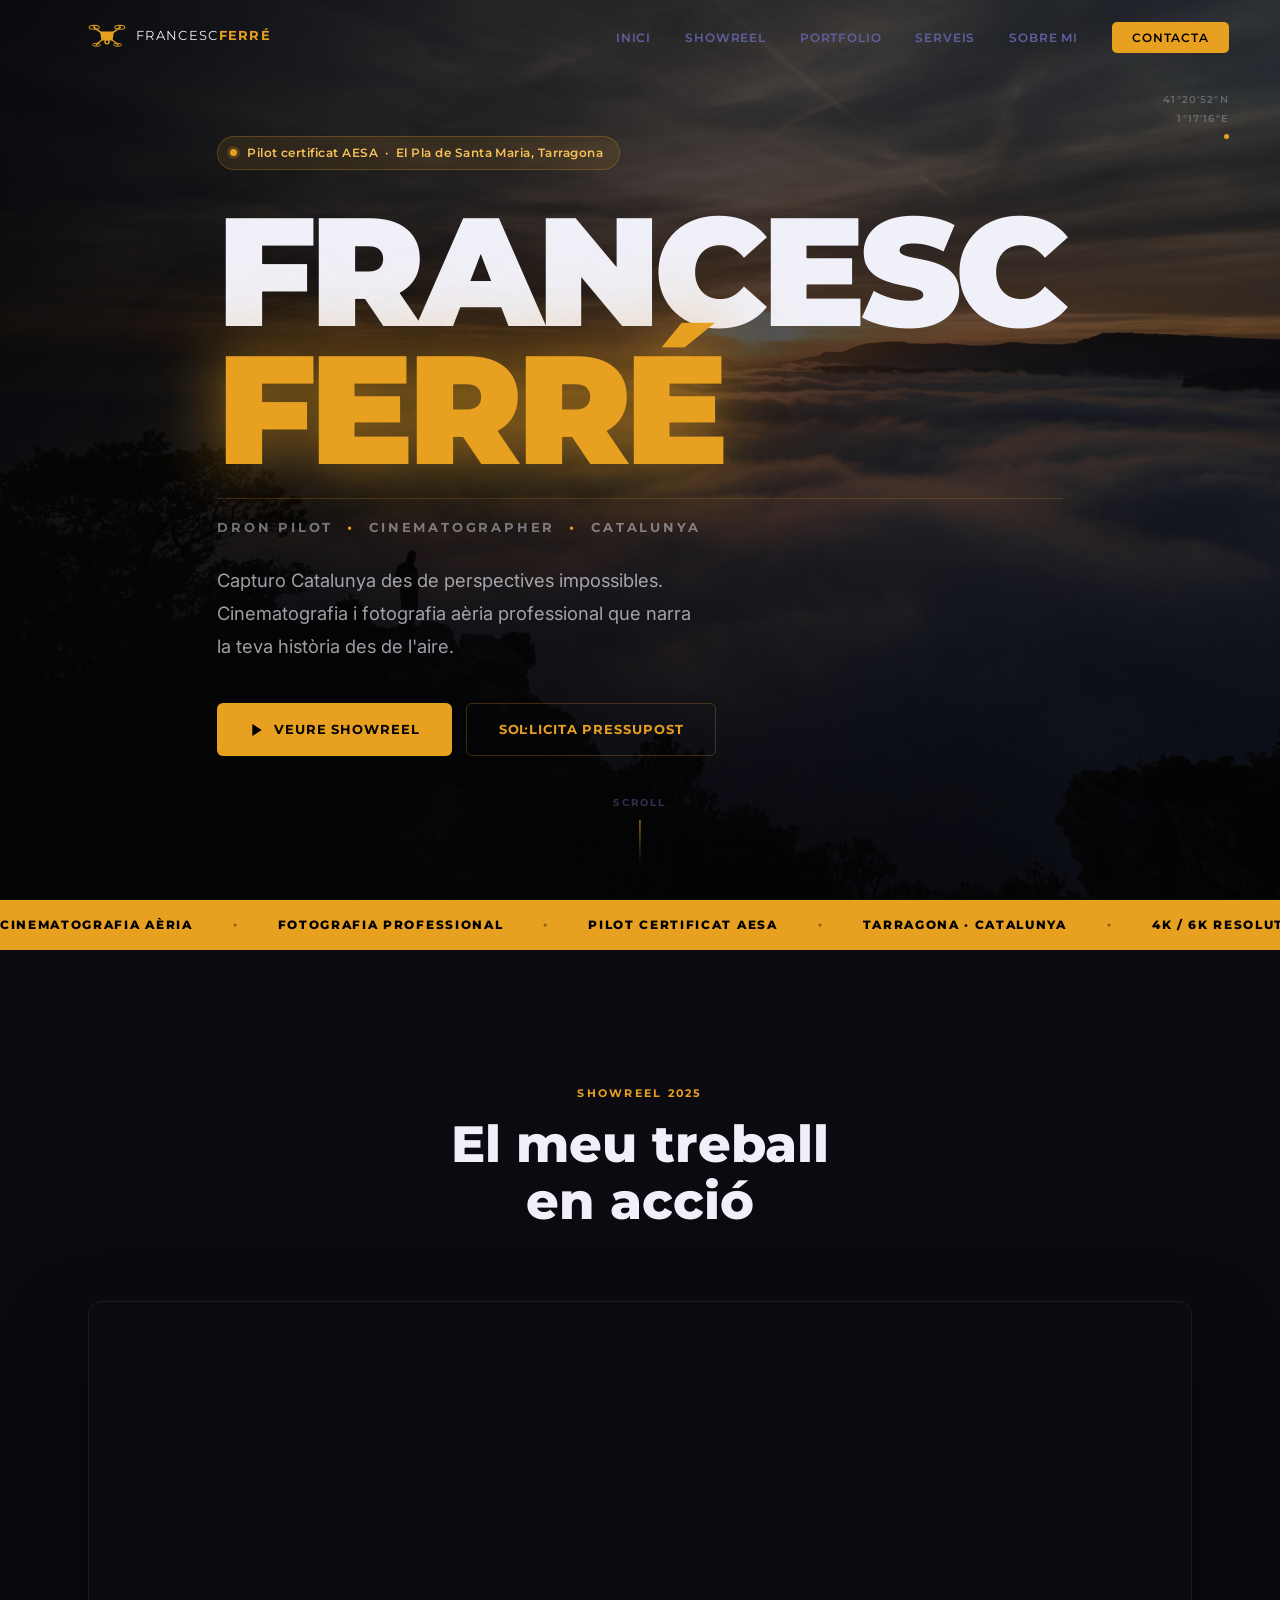
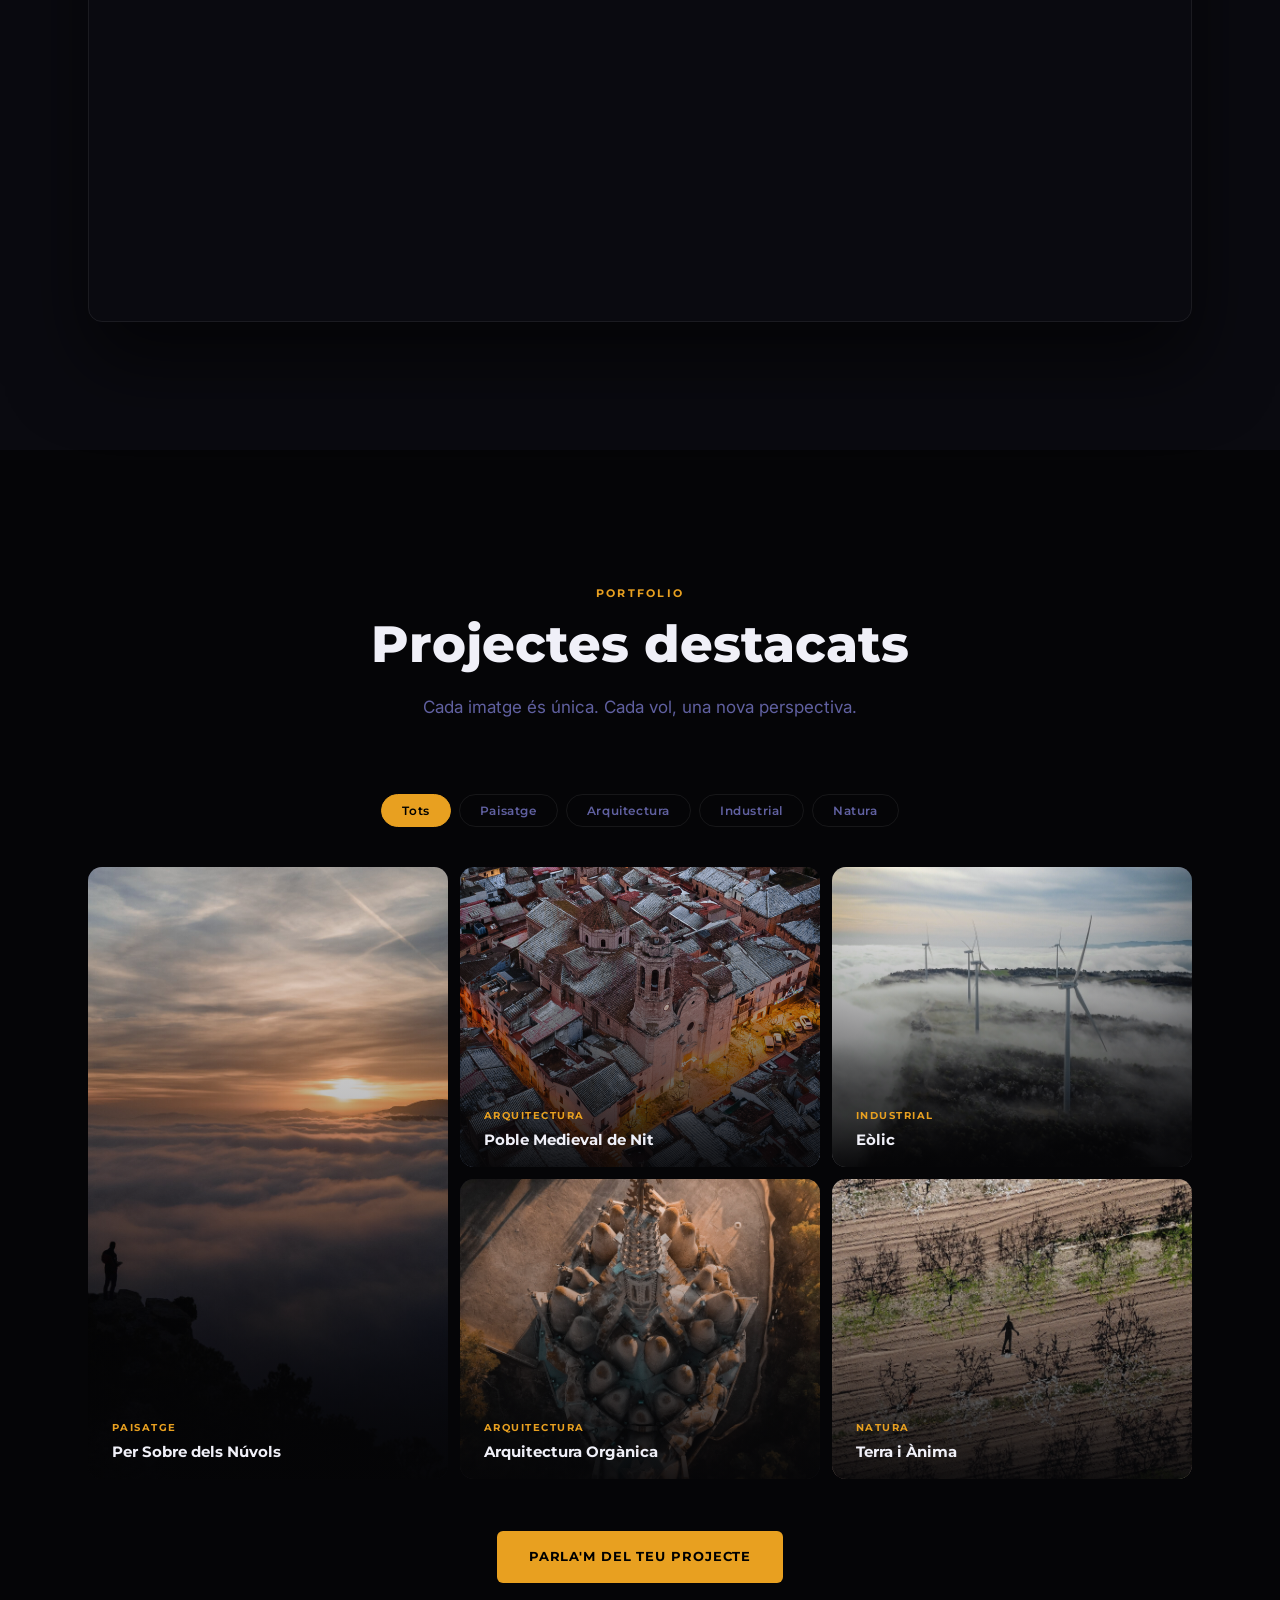
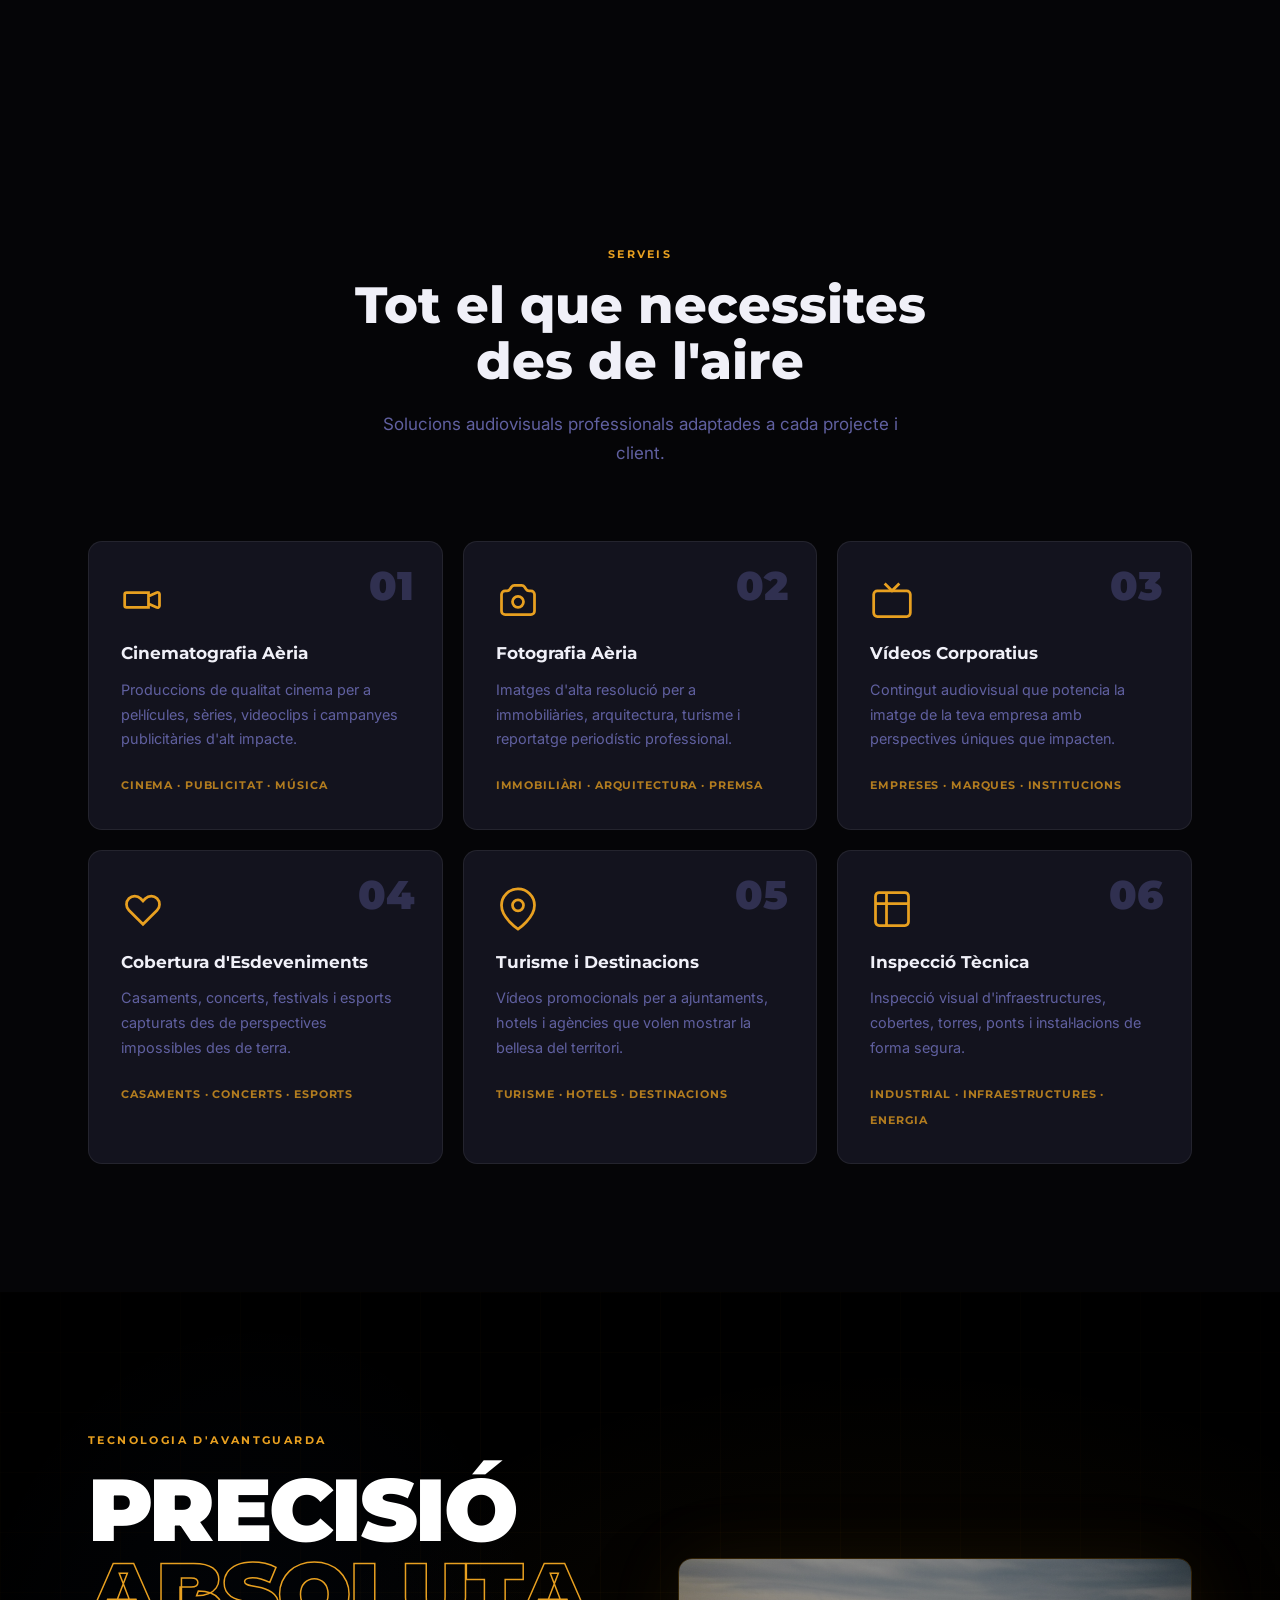
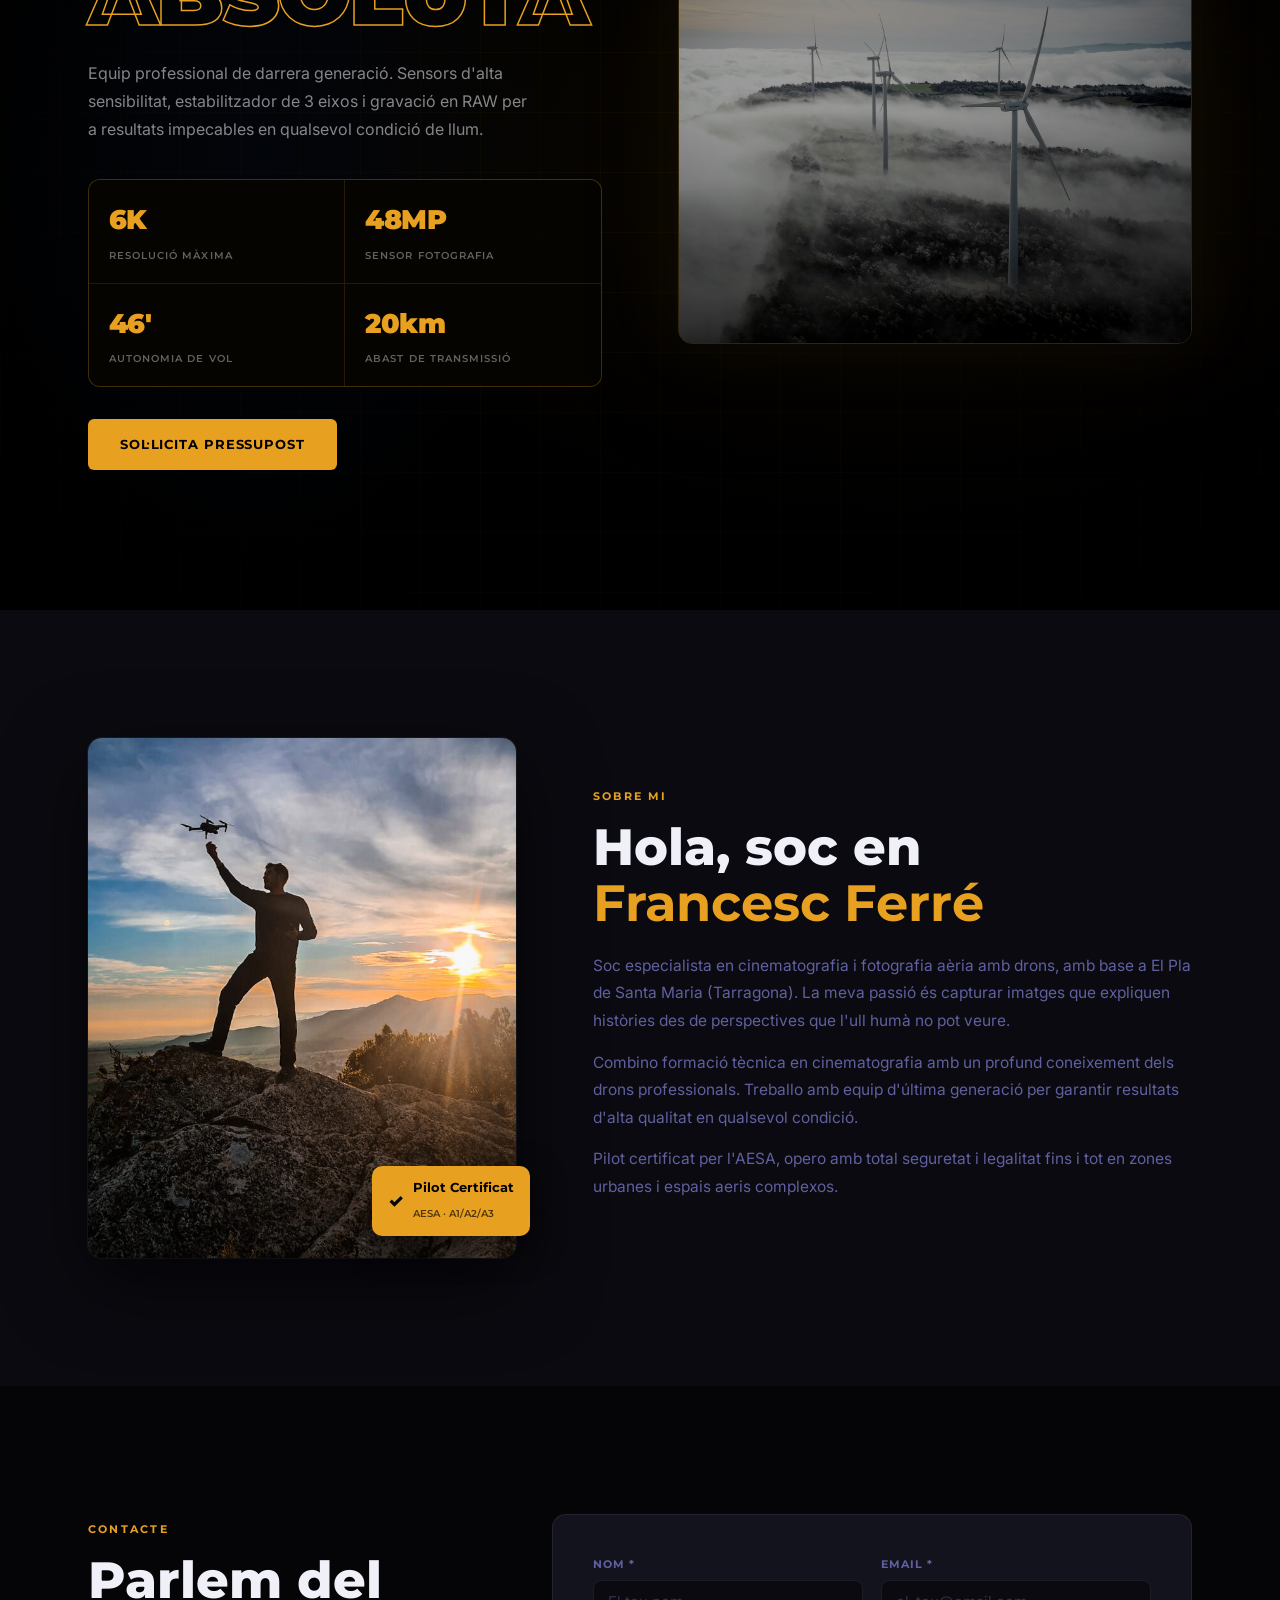
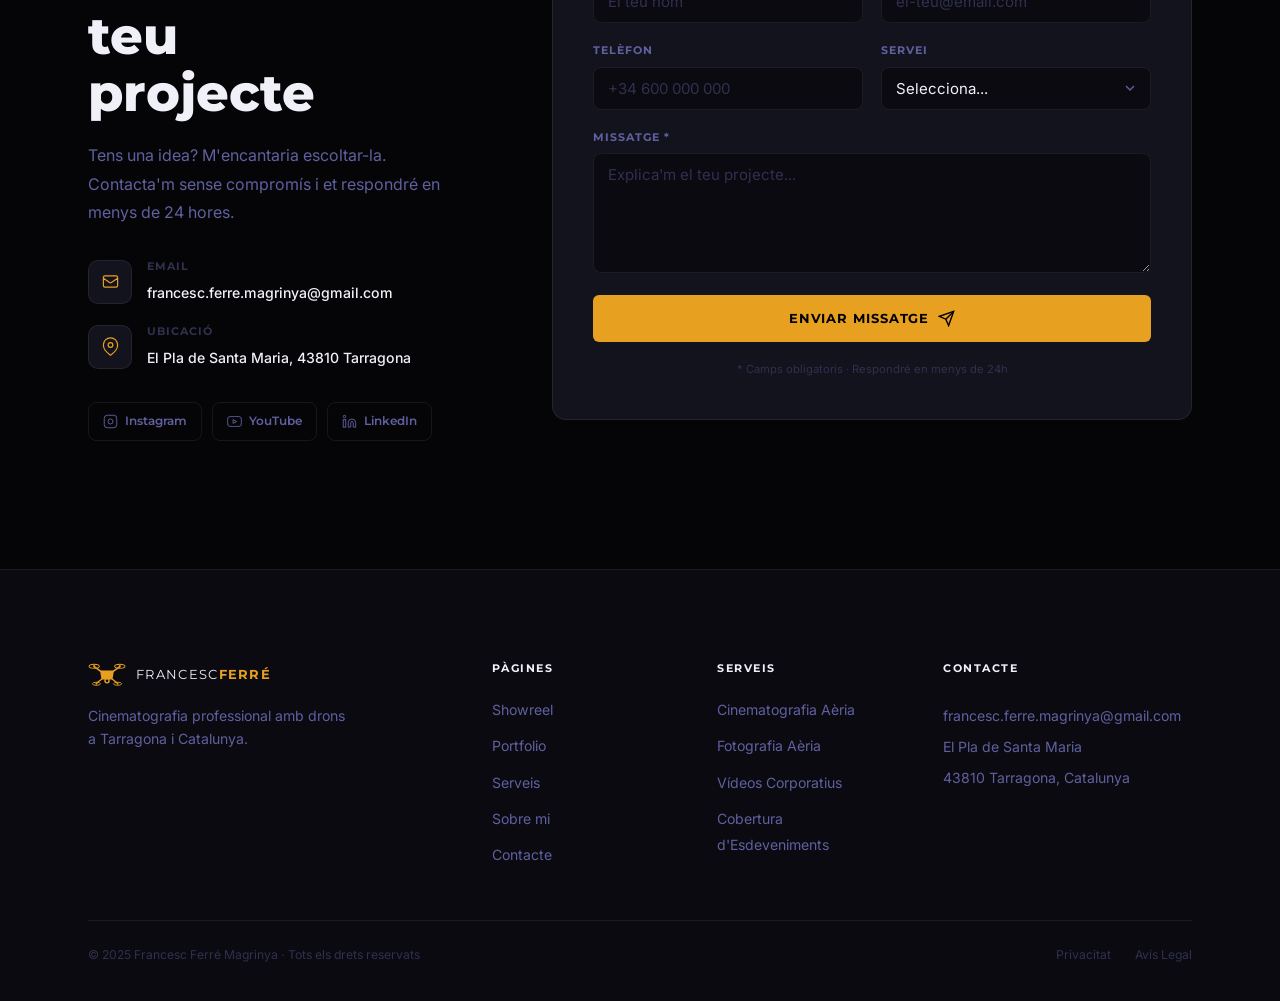
==== commit 5dad2d84: "Fix menu definitiu: mou navMenu fora del header (escapa stacking context z-1000)" ====
--- a/index.html
+++ b/index.html
@@ -63,7 +63,7 @@
   <link rel="preconnect" href="https://fonts.googleapis.com">
   <link rel="preconnect" href="https://fonts.gstatic.com" crossorigin>
   <link href="https://fonts.googleapis.com/css2?family=Montserrat:wght@400;600;700;800;900&family=Inter:wght@300;400;500&display=swap" rel="stylesheet">
-  <link rel="stylesheet" href="css/style.css?v=7">
+  <link rel="stylesheet" href="css/style.css?v=9">
 </head>
 <body>
 
@@ -654,6 +654,6 @@
     <svg viewBox="0 0 24 24" fill="none" stroke="currentColor" stroke-width="2.5"><polyline points="18 15 12 9 6 15"/></svg>
   </button>
 
-  <script src="js/main.js?v=8"></script>
+  <script src="js/main.js?v=9"></script>
 </body>
 </html>
--- a/css/style.css
+++ b/css/style.css
@@ -220,7 +220,13 @@
 .nav__logo svg { width: 38px; height: 30px; color: var(--gold); flex-shrink: 0; }
 .nav__logo strong { color: var(--gold); }
 
-.nav__menu { display: flex; align-items: center; gap: 34px; }
+.nav__menu {
+  position: fixed;
+  top: 0; right: clamp(20px, 4vw, 60px);
+  height: var(--nav-h);
+  display: flex; align-items: center; gap: 34px;
+  z-index: 1001;
+}
 
 .nav__link {
   font-family: var(--fh);
@@ -1022,15 +1028,14 @@
 @media (max-width: 768px) {
   .nav__burger { display: flex; z-index: 1100; }
   .nav__menu {
-    position: fixed;
-    top: 0; left: 0; width: 100vw; height: 100vh;
+    top: 0; left: 0; right: auto; width: 100vw; height: 100vh;
     background: rgba(5,5,7,.97); backdrop-filter: blur(20px); -webkit-backdrop-filter: blur(20px);
     flex-direction: column; justify-content: center; align-items: center; gap: 36px;
-    z-index: 1050;
+    z-index: 99999;
     visibility: hidden; opacity: 0; pointer-events: none;
     transition: opacity .3s ease, visibility .3s ease;
   }
-  .nav__menu.is-open { visibility: visible; opacity: 1; pointer-events: auto; animation: menuIn .28s ease; }
+  .nav__menu.is-open { visibility: visible; opacity: 1; pointer-events: auto; }
   .nav__link { font-size: 1.4rem; color: var(--white); }
   .nav__link--cta { font-size: .9rem; padding: 12px 28px; }
   .nav__link::after { display: none; }
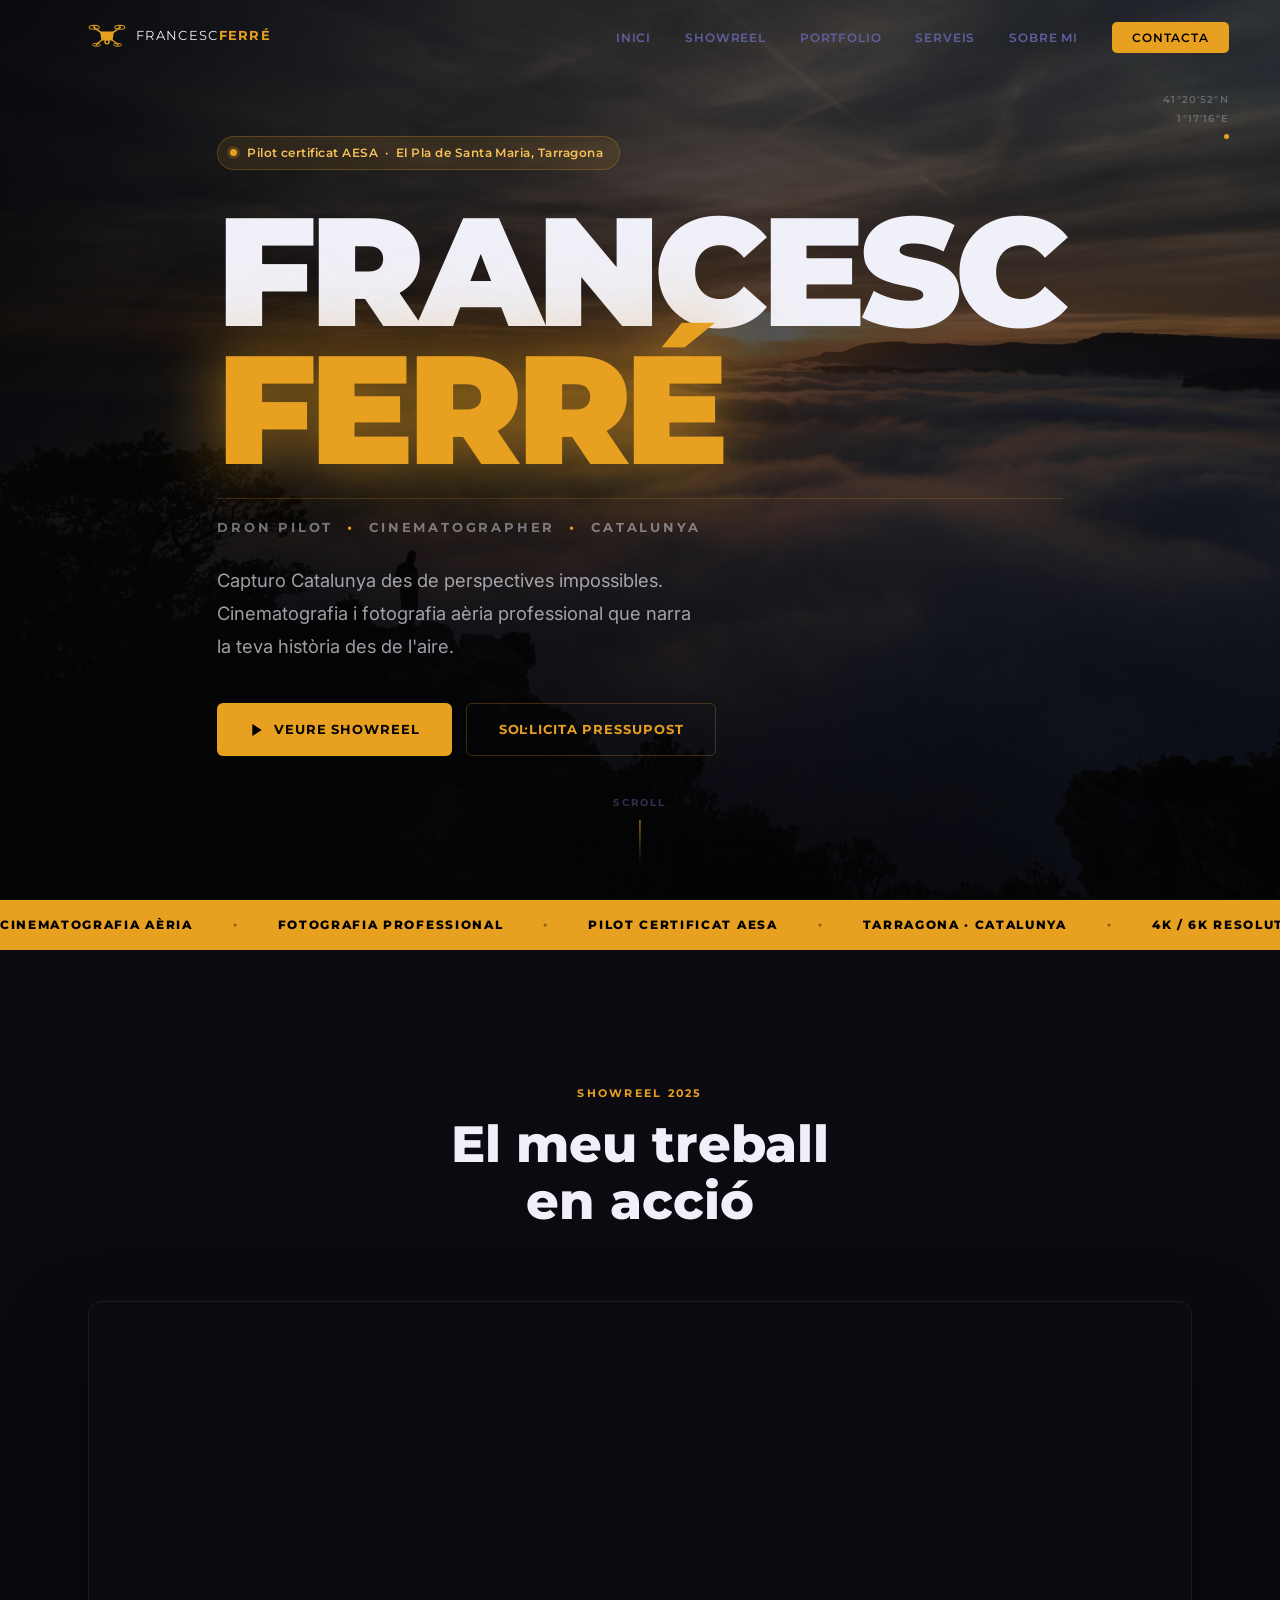
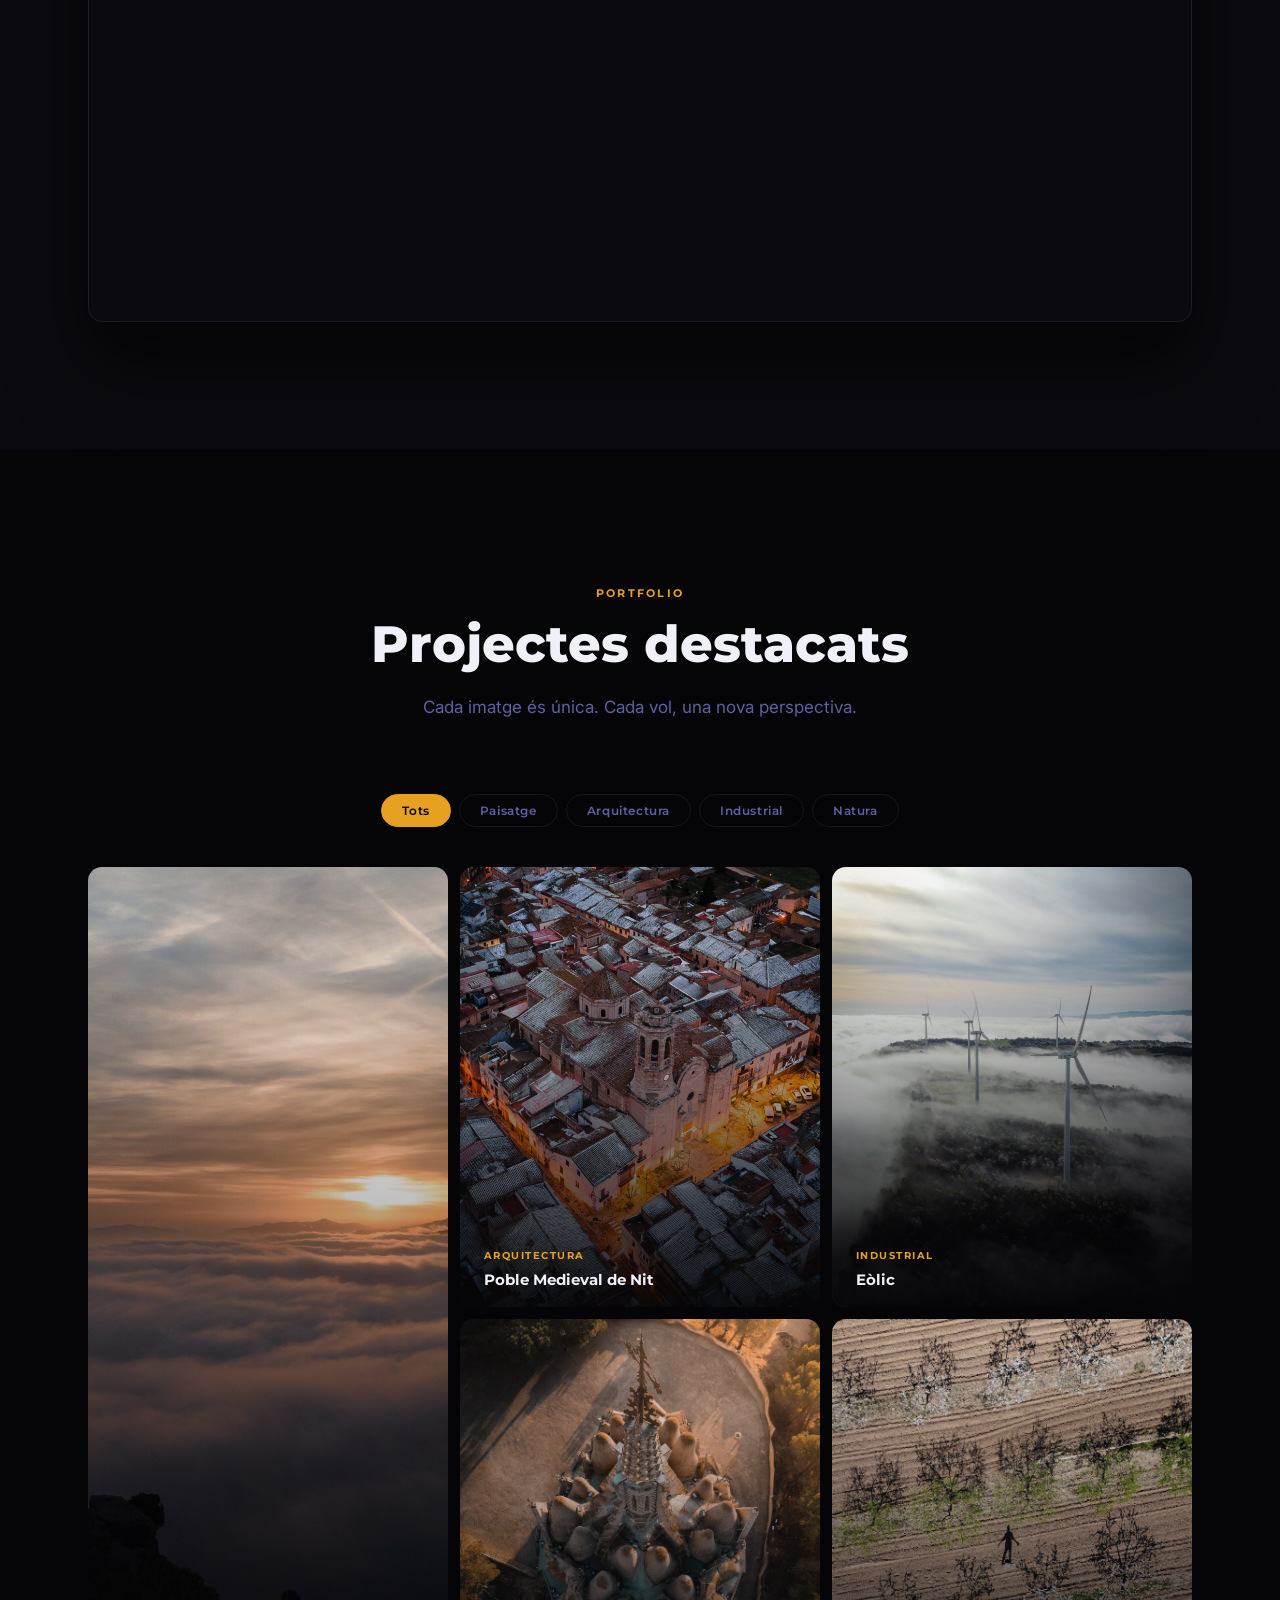
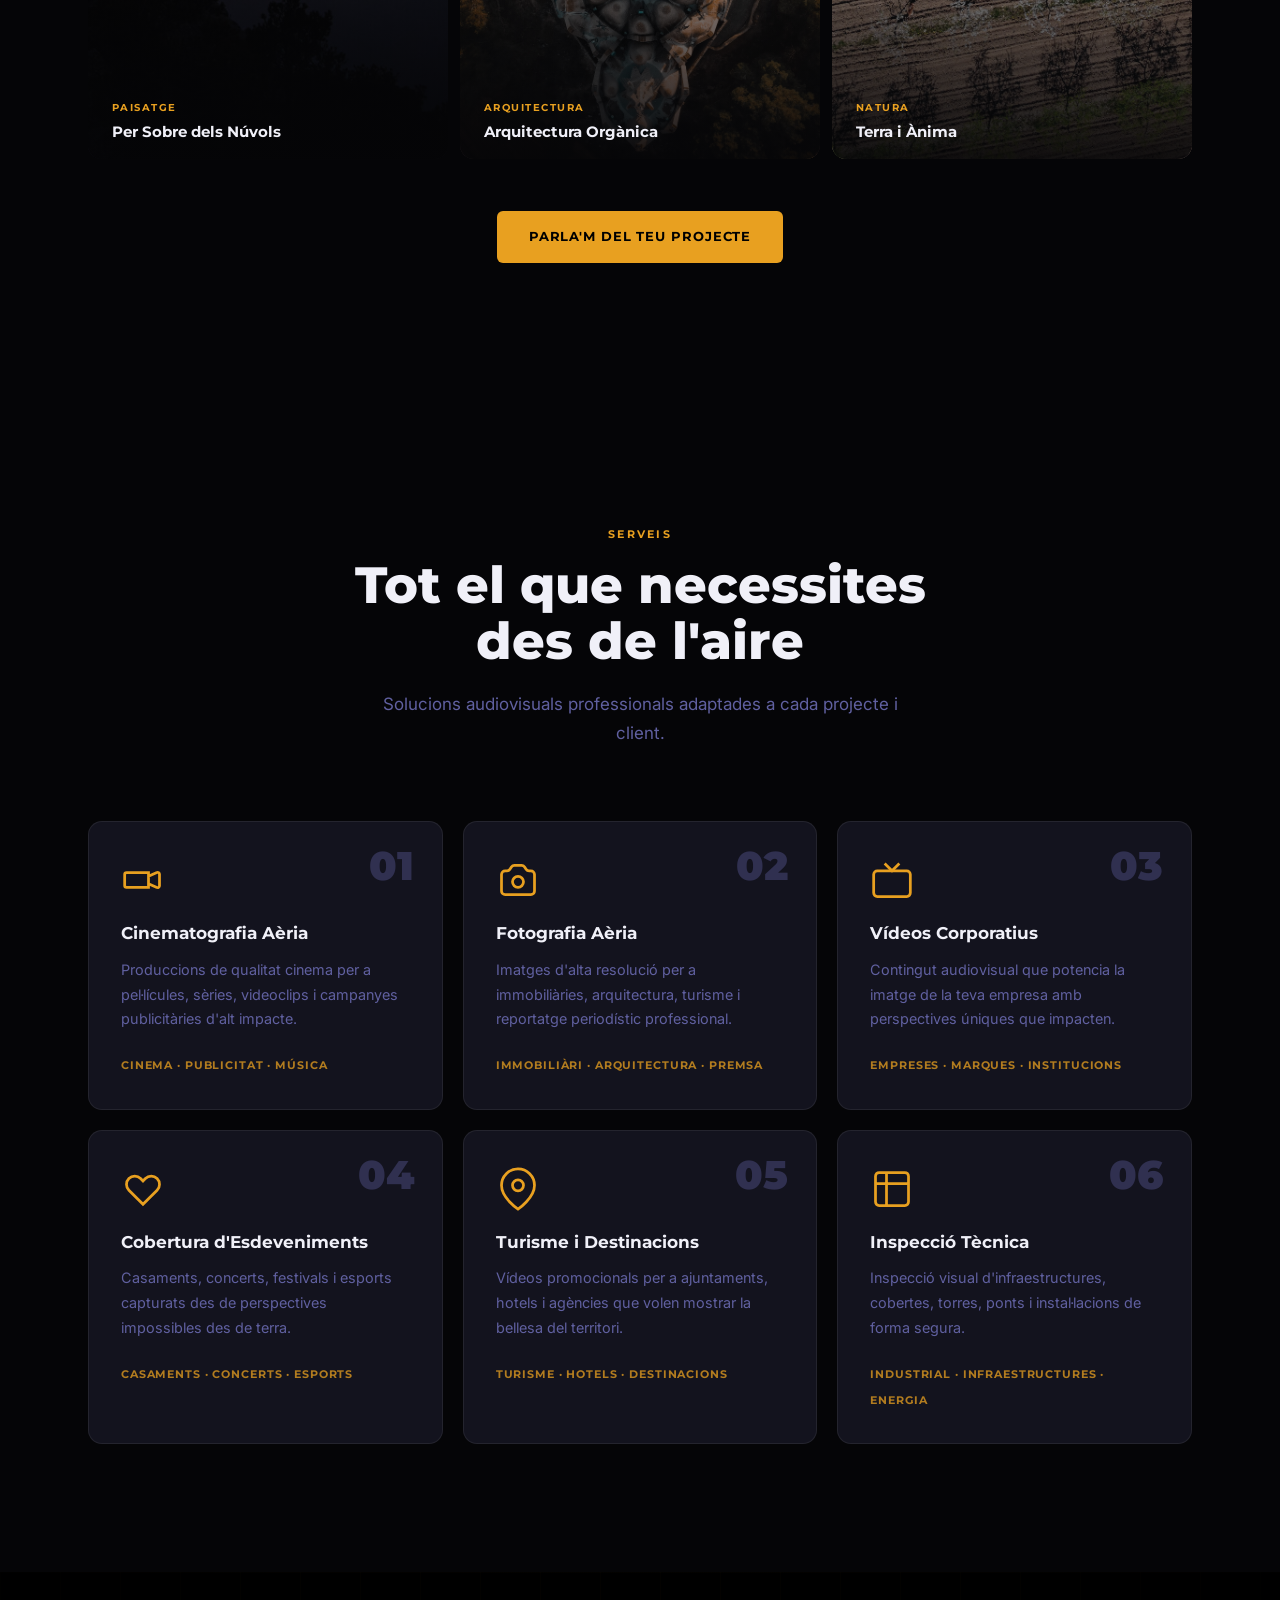
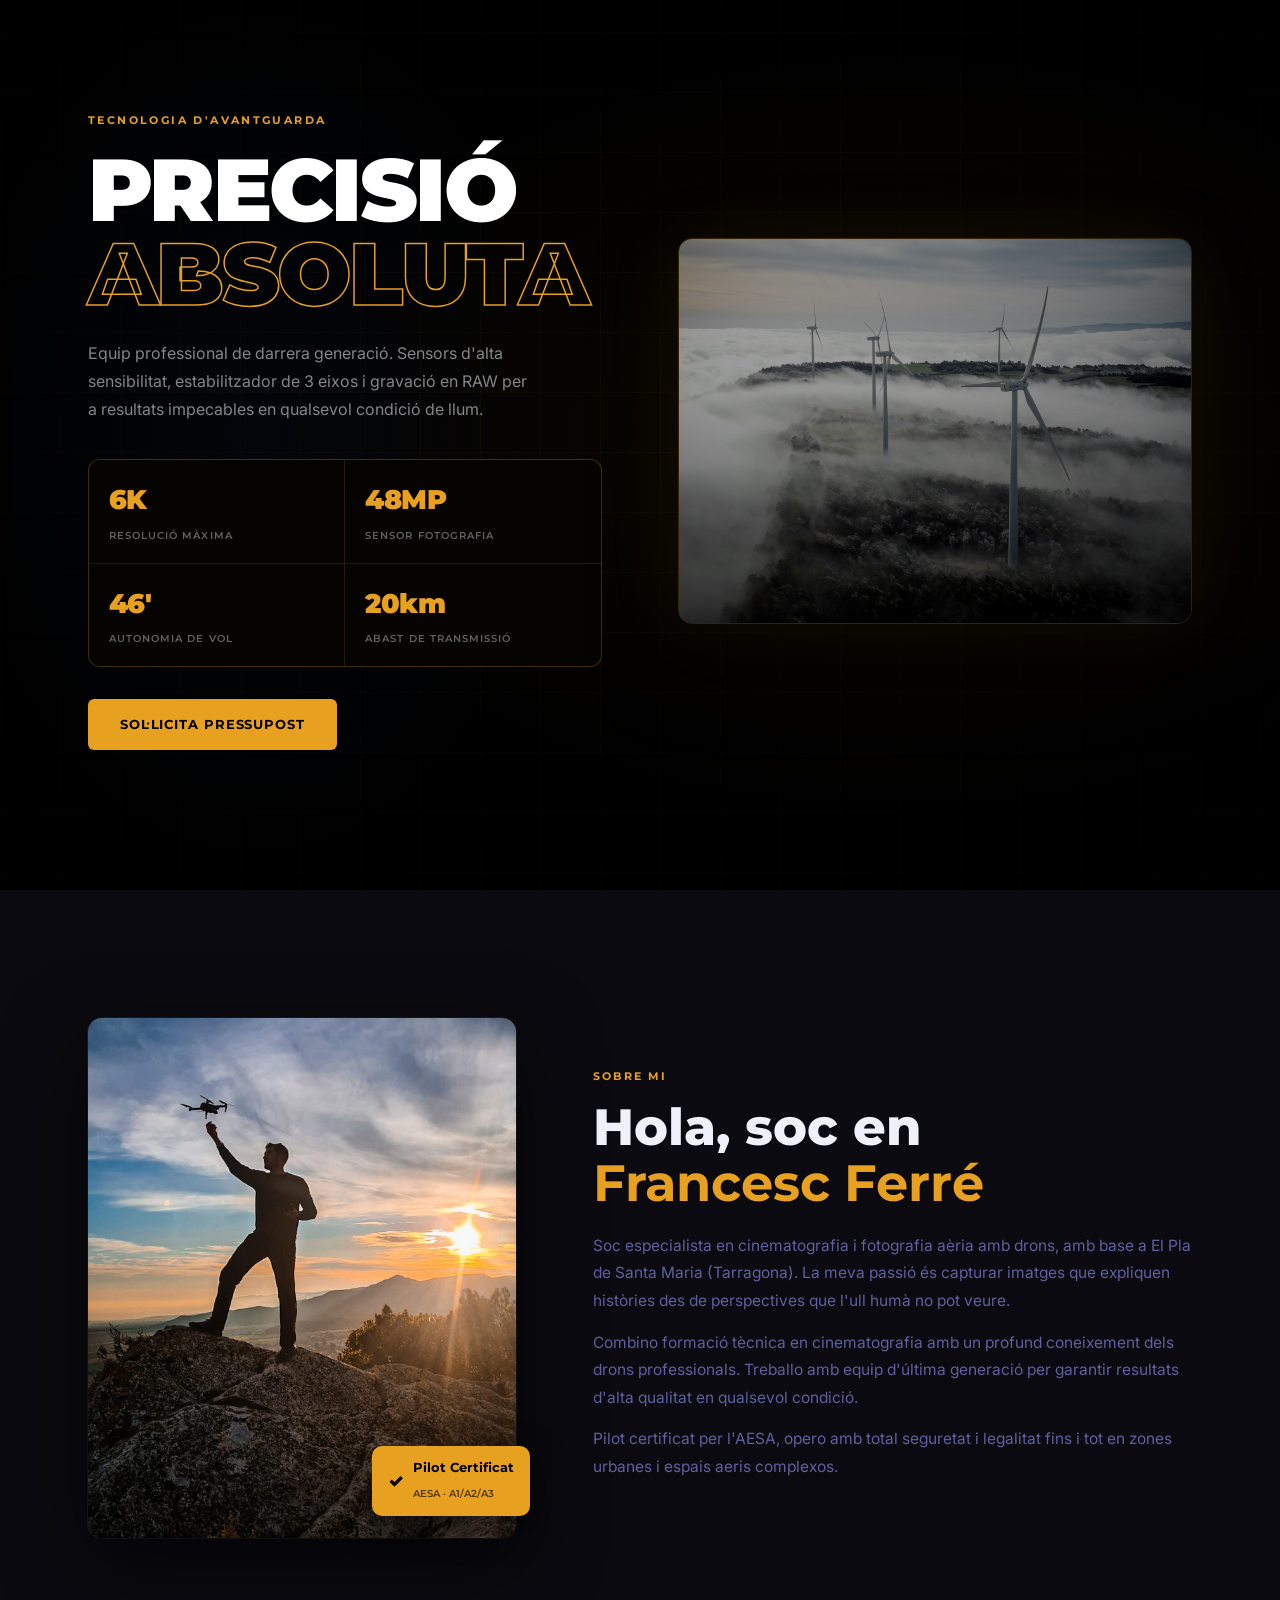
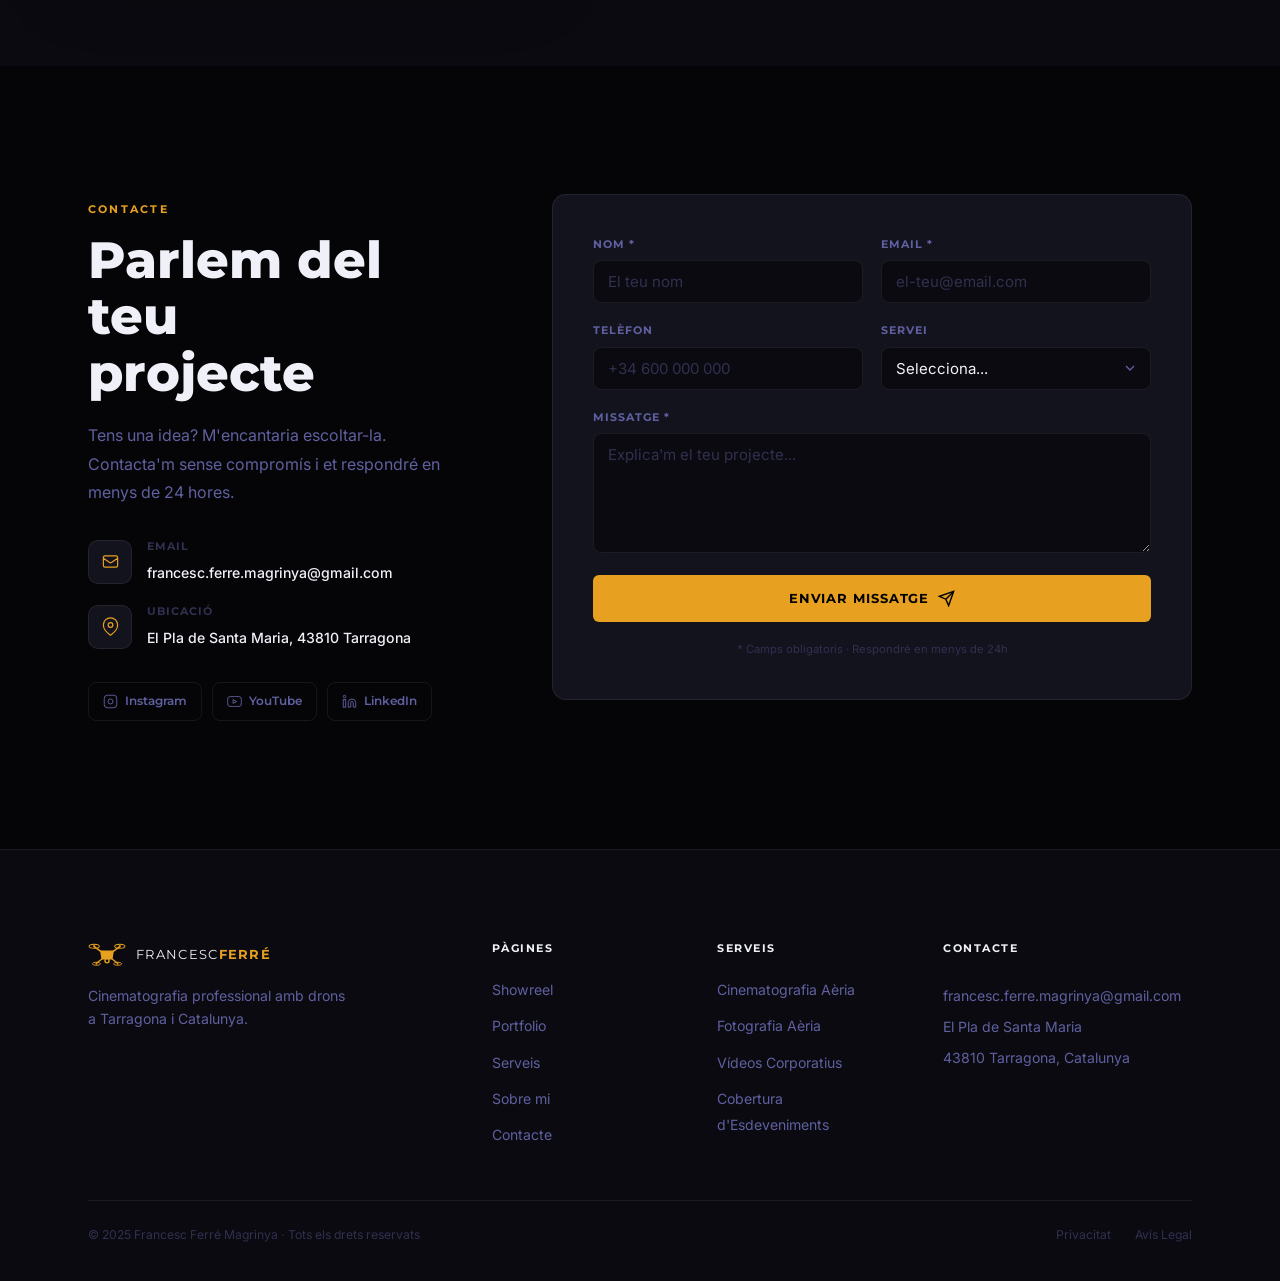
==== commit 249ffc56: "Portfolio: imatges 440px, Ken Burns 7s, lightbox nav+caption+counter, carrusel mòbil" ====
--- a/index.html
+++ b/index.html
@@ -63,7 +63,7 @@
   <link rel="preconnect" href="https://fonts.googleapis.com">
   <link rel="preconnect" href="https://fonts.gstatic.com" crossorigin>
   <link href="https://fonts.googleapis.com/css2?family=Montserrat:wght@400;600;700;800;900&family=Inter:wght@300;400;500&display=swap" rel="stylesheet">
-  <link rel="stylesheet" href="css/style.css?v=9">
+  <link rel="stylesheet" href="css/style.css?v=10">
 </head>
 <body>
 
@@ -321,7 +321,18 @@
       <button class="lightbox__close" id="lightbox-close" aria-label="Tancar">
         <svg viewBox="0 0 24 24" fill="none" stroke="currentColor" stroke-width="2"><line x1="18" y1="6" x2="6" y2="18"/><line x1="6" y1="6" x2="18" y2="18"/></svg>
       </button>
+      <button class="lightbox__nav lightbox__prev" id="lightbox-prev" aria-label="Anterior">
+        <svg viewBox="0 0 24 24" fill="none" stroke="currentColor" stroke-width="2.5"><polyline points="15 18 9 12 15 6"/></svg>
+      </button>
+      <button class="lightbox__nav lightbox__next" id="lightbox-next" aria-label="Següent">
+        <svg viewBox="0 0 24 24" fill="none" stroke="currentColor" stroke-width="2.5"><polyline points="9 18 15 12 9 6"/></svg>
+      </button>
       <img class="lightbox__img" id="lightbox-img" src="" alt="">
+      <div class="lightbox__caption">
+        <span class="lightbox__caption-cat" id="lightbox-cat"></span>
+        <span class="lightbox__caption-title" id="lightbox-title"></span>
+      </div>
+      <div class="lightbox__counter" id="lightbox-counter"></div>
     </div>
 
     <!-- SERVEIS -->
@@ -654,6 +665,6 @@
     <svg viewBox="0 0 24 24" fill="none" stroke="currentColor" stroke-width="2.5"><polyline points="18 15 12 9 6 15"/></svg>
   </button>
 
-  <script src="js/main.js?v=9"></script>
+  <script src="js/main.js?v=10"></script>
 </body>
 </html>
--- a/css/style.css
+++ b/css/style.css
@@ -511,7 +511,7 @@
 .portfolio__grid {
   display: grid;
   grid-template-columns: repeat(3, 1fr);
-  grid-template-rows: repeat(2, 300px);
+  grid-template-rows: repeat(2, 440px);
   gap: 12px;
 }
 
@@ -530,9 +530,10 @@
   inset: 0;
   width: 100%; height: 100%;
   object-fit: cover;
-  transition: transform .7s cubic-bezier(0.4, 0, 0.2, 1);
-}
-.portfolio-item:hover img { transform: scale(1.07); }
+  transition: transform 7s cubic-bezier(0.25, 0.46, 0.45, 0.94);
+  transform-origin: center center;
+}
+.portfolio-item:hover img { transform: scale(1.12); }
 
 .portfolio-item__overlay {
   position: absolute;
@@ -614,6 +615,37 @@
 }
 .lightbox__close:hover { background: rgba(255,255,255,0.2); }
 .lightbox__close svg { width: 20px; height: 20px; }
+
+.lightbox__nav {
+  position: absolute; top: 50%; transform: translateY(-50%);
+  width: 56px; height: 56px;
+  background: rgba(255,255,255,0.08); border: 1px solid rgba(255,255,255,0.15);
+  border-radius: 50%;
+  display: flex; align-items: center; justify-content: center;
+  color: var(--white); z-index: 10;
+  transition: background var(--tr), transform var(--tr);
+}
+.lightbox__nav:hover { background: rgba(255,255,255,0.2); transform: translateY(-50%) scale(1.08); }
+.lightbox__nav svg { width: 22px; height: 22px; }
+.lightbox__prev { left: clamp(12px, 3vw, 40px); }
+.lightbox__next { right: clamp(12px, 3vw, 40px); }
+
+.lightbox__caption {
+  position: absolute; bottom: 28px; left: 50%; transform: translateX(-50%);
+  text-align: center; white-space: nowrap;
+}
+.lightbox__caption-cat {
+  display: block; font-family: var(--fh); font-size: 0.62rem;
+  letter-spacing: 0.14em; text-transform: uppercase; color: var(--gold); margin-bottom: 5px;
+}
+.lightbox__caption-title {
+  font-family: var(--fh); font-size: 1rem; font-weight: 700; color: var(--white);
+}
+.lightbox__counter {
+  position: absolute; top: 22px; left: 50%; transform: translateX(-50%);
+  font-family: var(--fh); font-size: 0.7rem; letter-spacing: 0.12em;
+  color: rgba(255,255,255,0.45);
+}
 
 /* =====================================================
    SERVEIS
@@ -1054,12 +1086,22 @@
   .showreel__frame { border-radius: 8px; }
 
   .portfolio__grid {
-    grid-template-columns: 1fr 1fr;
-    grid-template-rows: auto;
-    gap: 8px;
+    display: flex;
+    overflow-x: auto;
+    scroll-snap-type: x mandatory;
+    -webkit-overflow-scrolling: touch;
+    gap: 10px;
+    padding: 0 20px 16px;
+    margin: 0 -20px;
+    scrollbar-width: none;
   }
-  .portfolio-item { height: 200px; grid-row: auto !important; grid-column: auto !important; }
-  .portfolio-item:first-child { grid-column: 1 / -1; height: 240px; }
+  .portfolio__grid::-webkit-scrollbar { display: none; }
+  .portfolio-item {
+    flex: 0 0 82vw; height: 56vw;
+    scroll-snap-align: start;
+    grid-row: auto !important; grid-column: auto !important;
+  }
+  .portfolio-item:first-child { flex: 0 0 82vw; height: 56vw; }
 
   .serveis__grid { grid-template-columns: 1fr; }
 
@@ -1087,9 +1129,7 @@
 @media (max-width: 480px) {
   .hero__cta { flex-direction: column; }
   .hero__cta .btn { width: 100%; justify-content: center; }
-  .portfolio__grid { grid-template-columns: 1fr; }
-  .portfolio-item:first-child { grid-column: auto; height: 260px; }
-  .portfolio-item { height: 220px; }
+  .portfolio-item { flex: 0 0 88vw; height: 62vw; }
   .stats__grid { grid-template-columns: 1fr 1fr; }
   .drone-specs { grid-template-columns: repeat(2, 1fr); }
 }
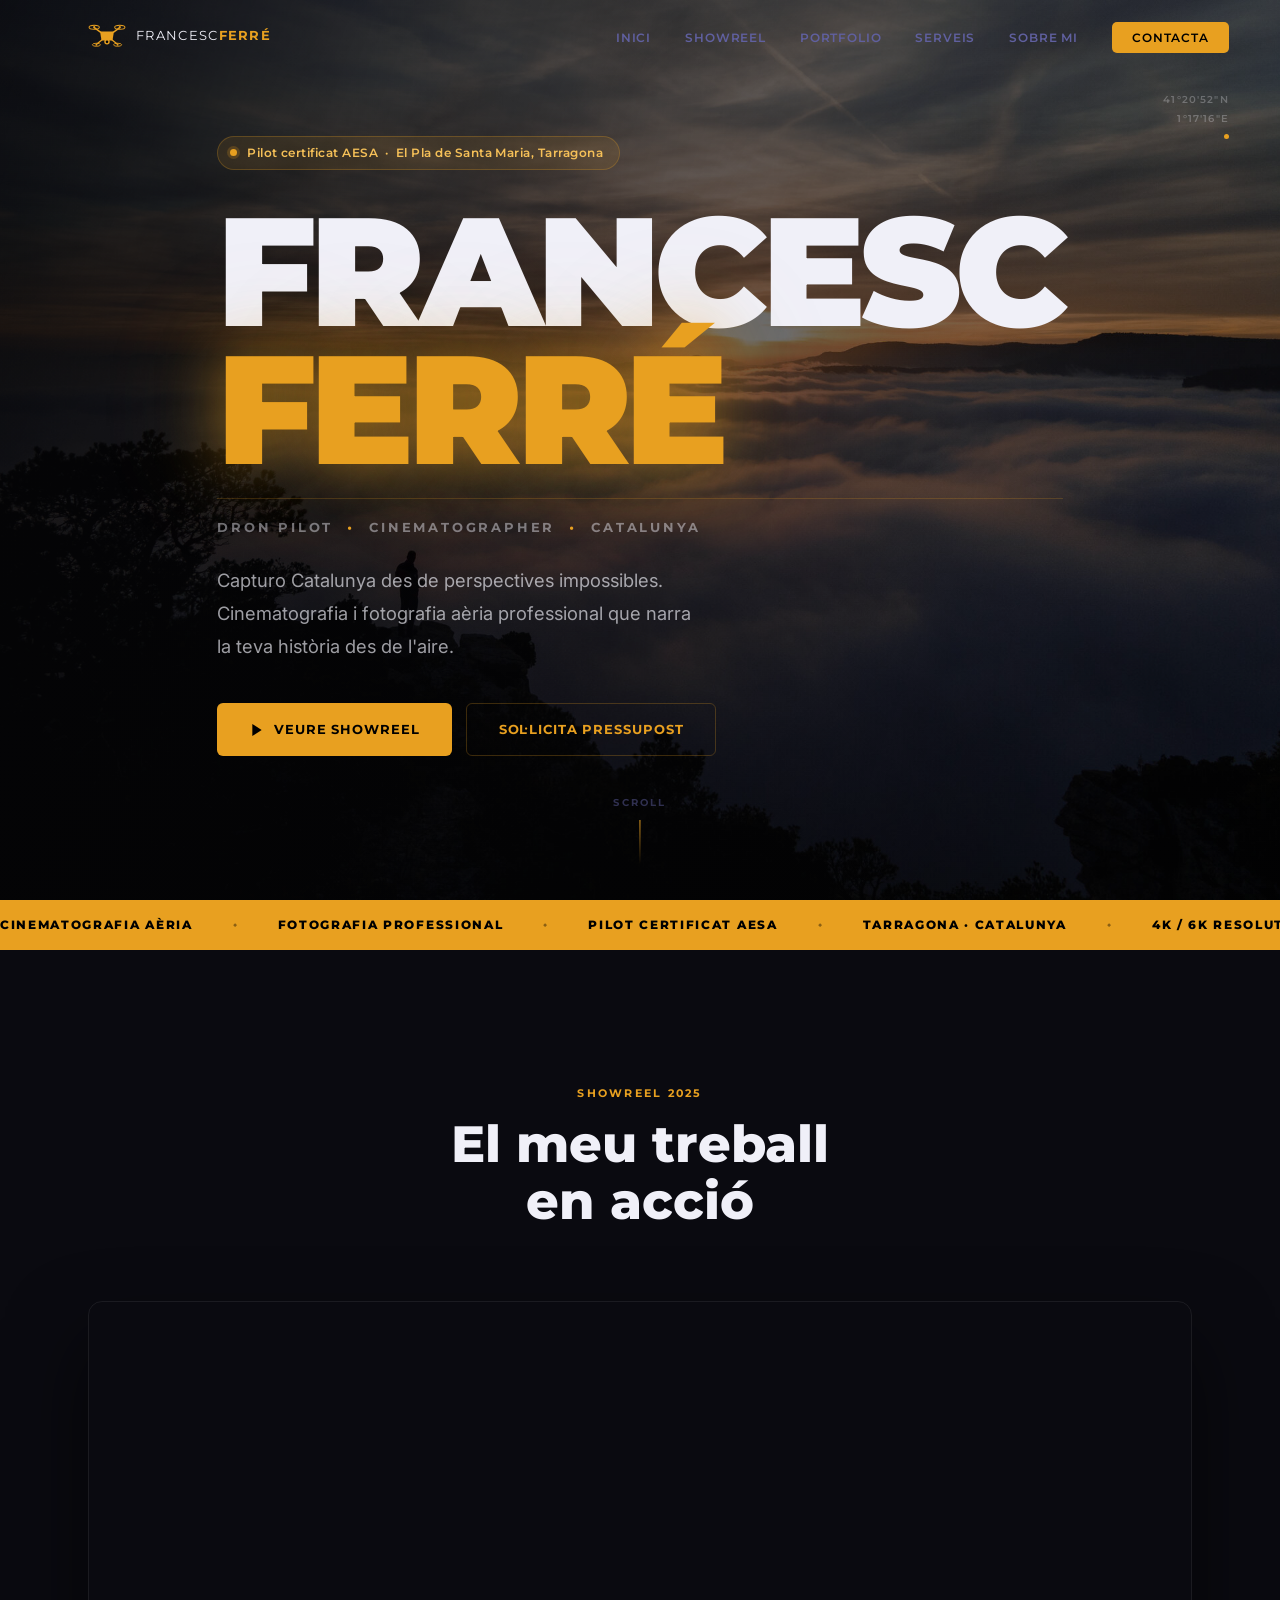
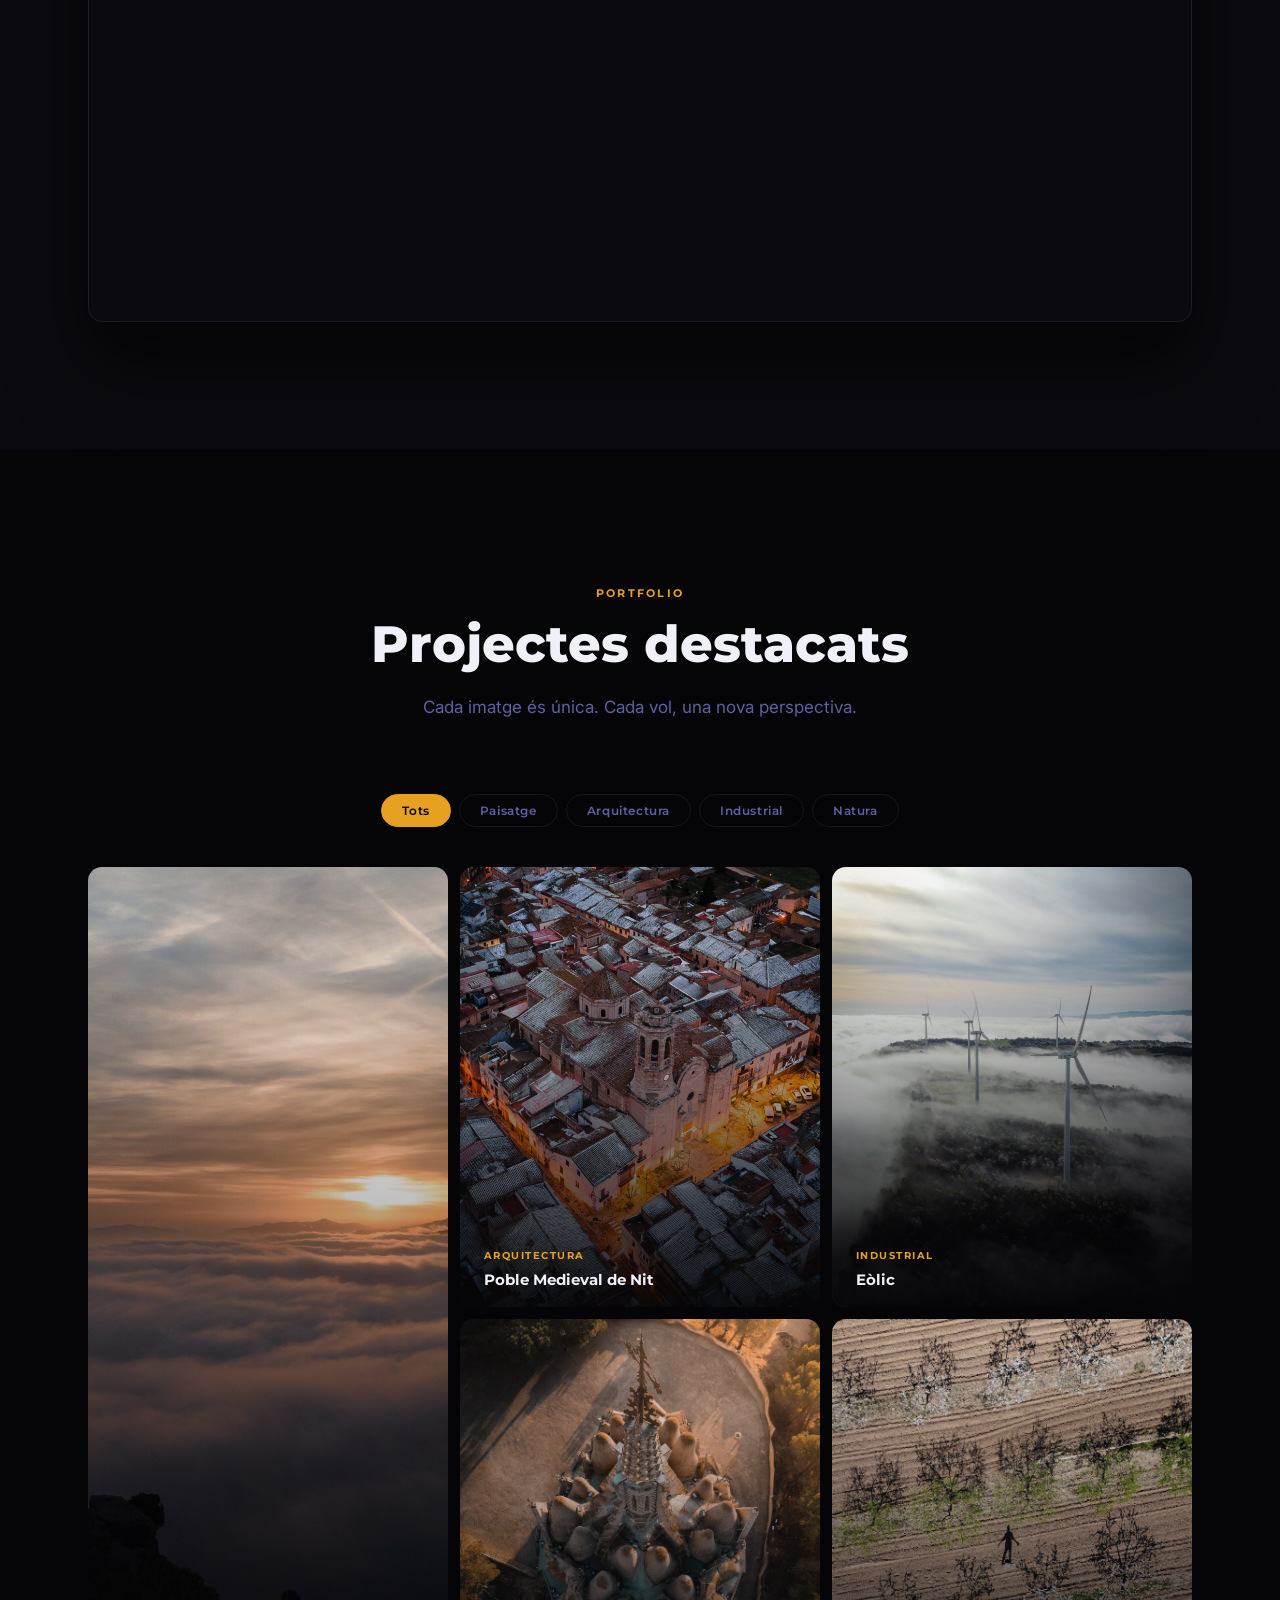
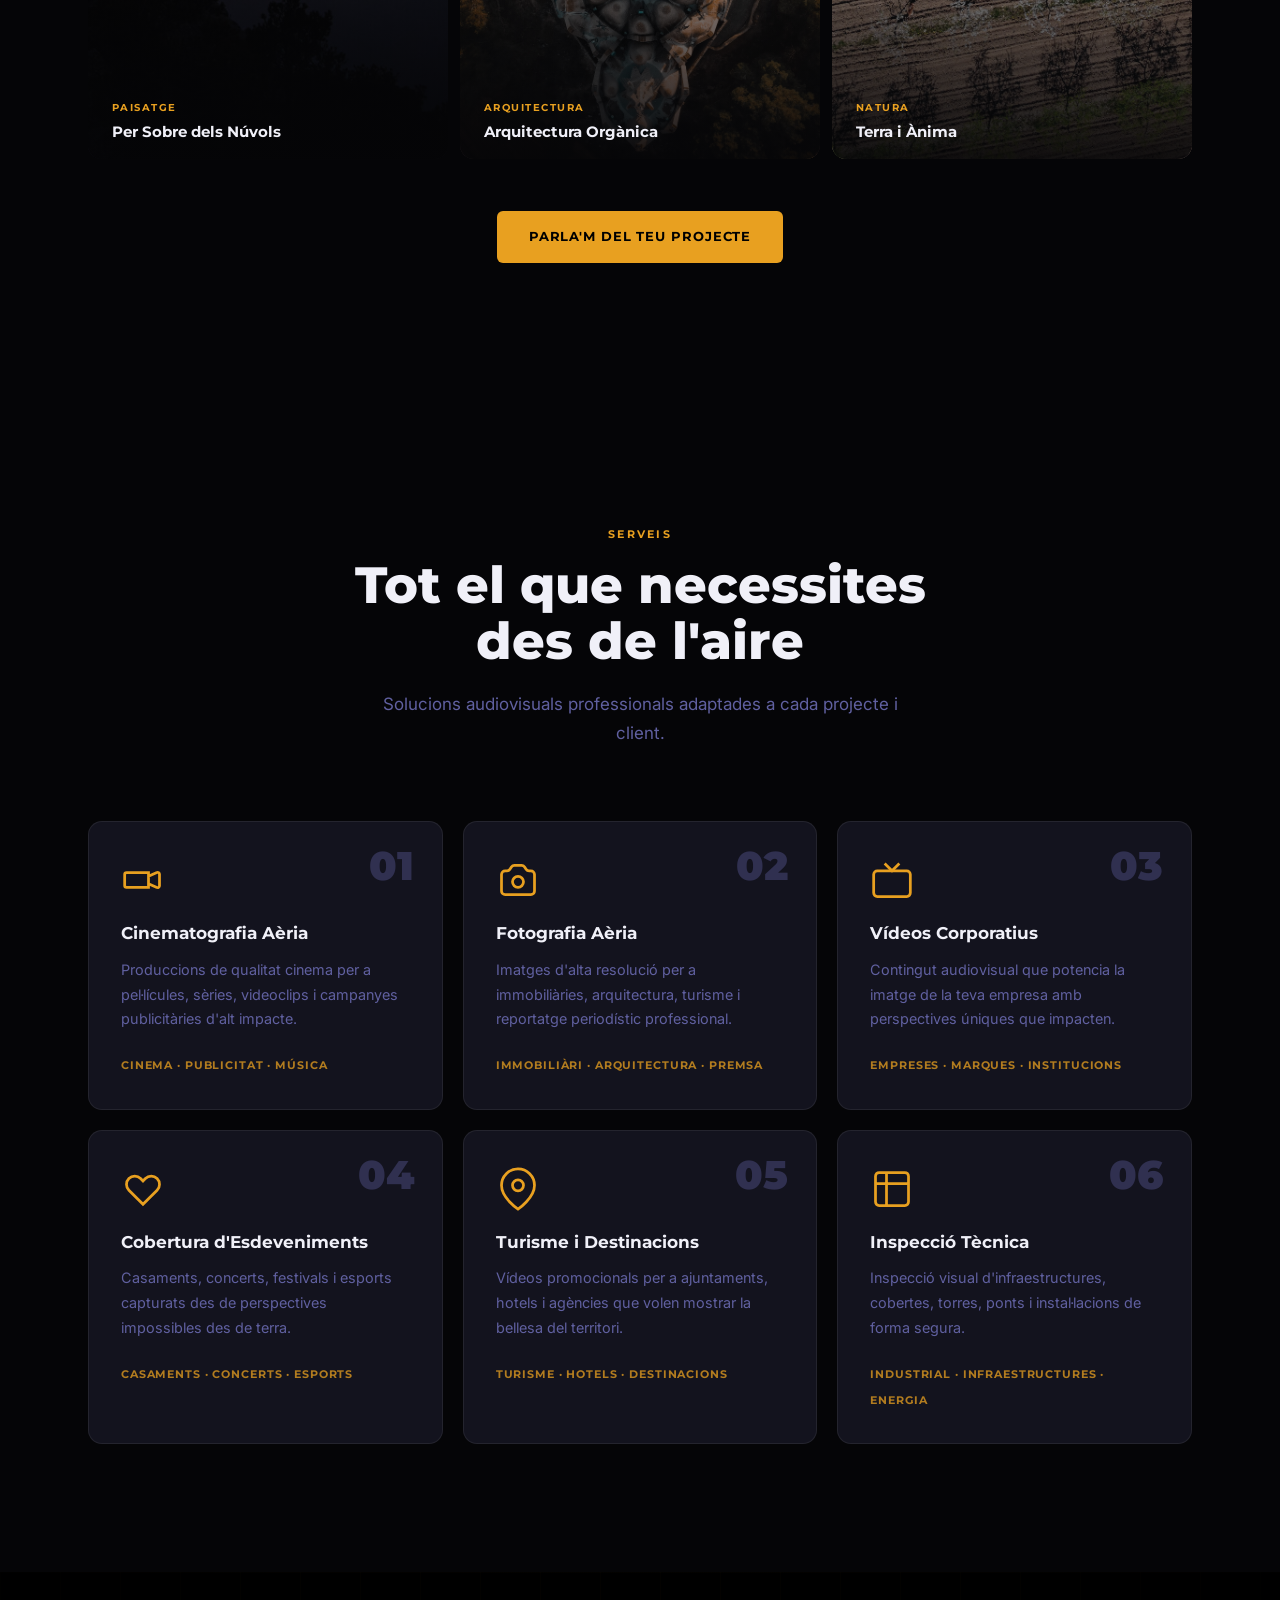
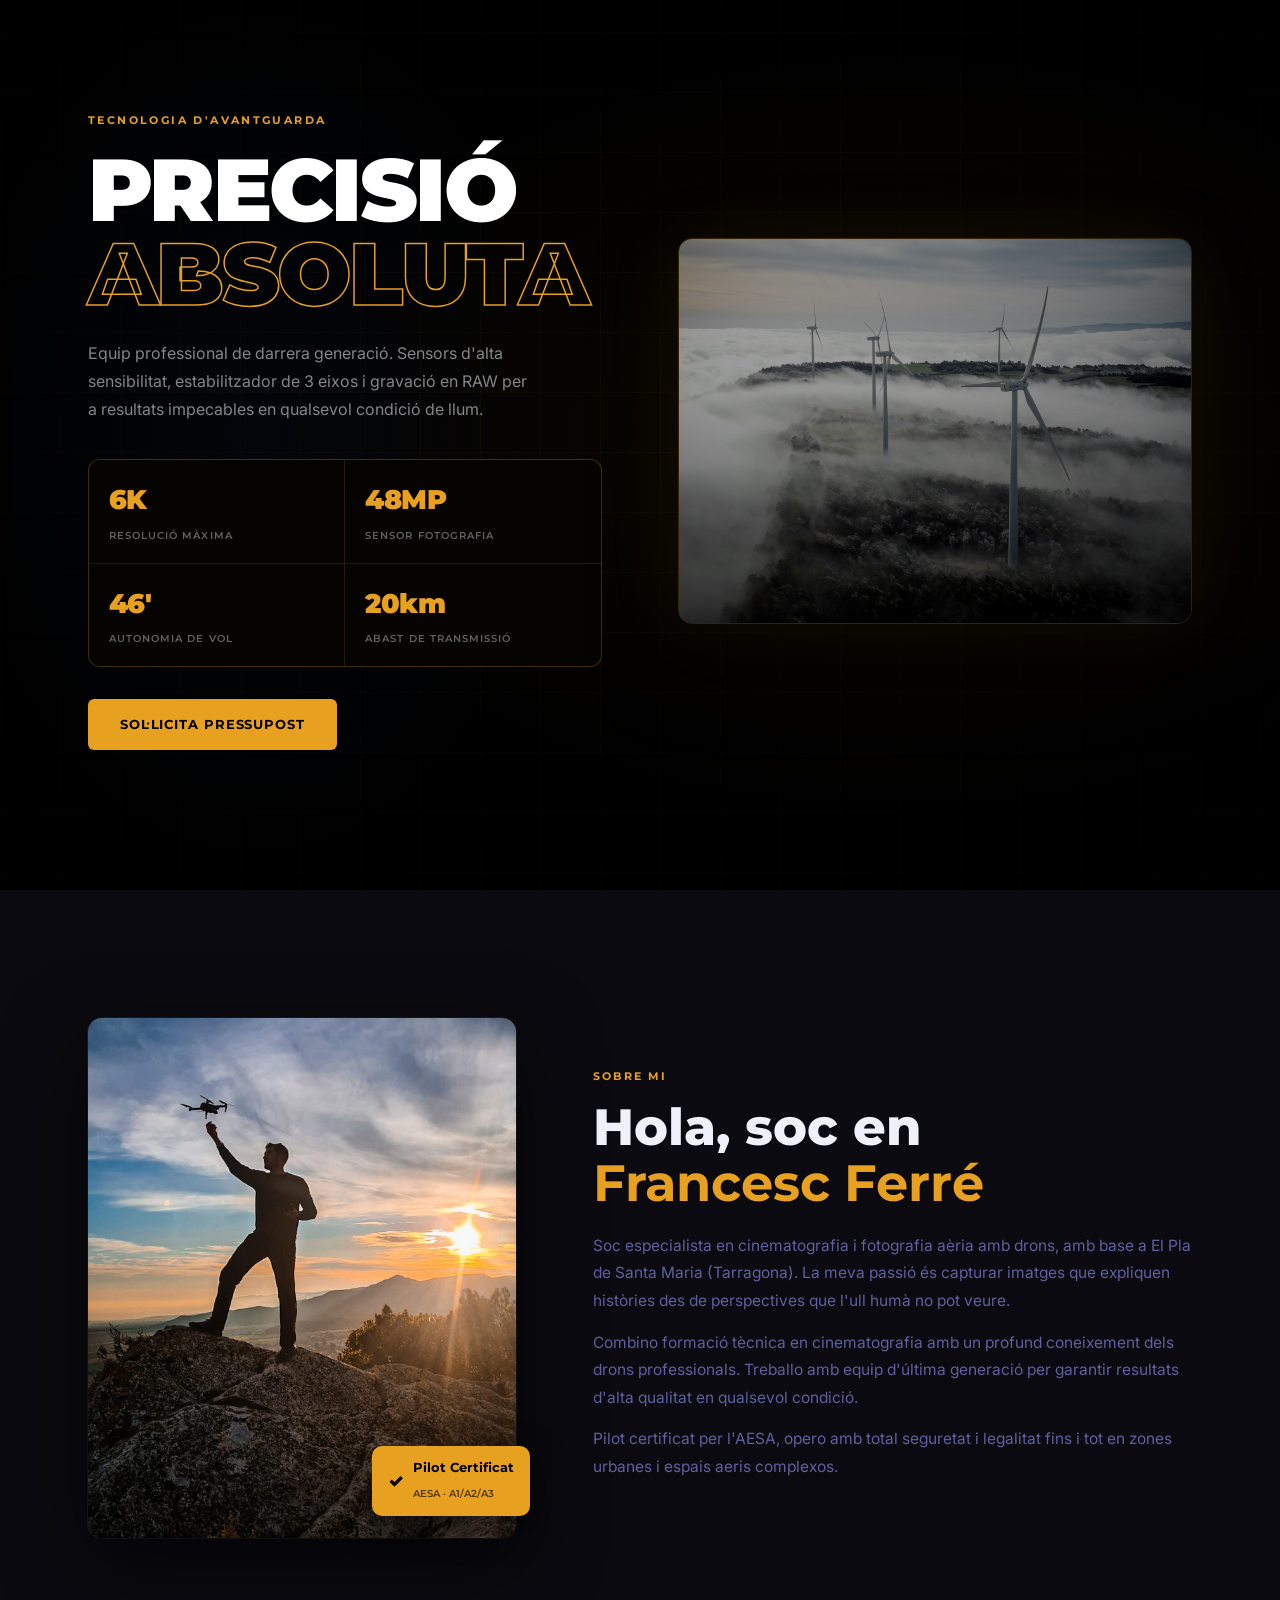
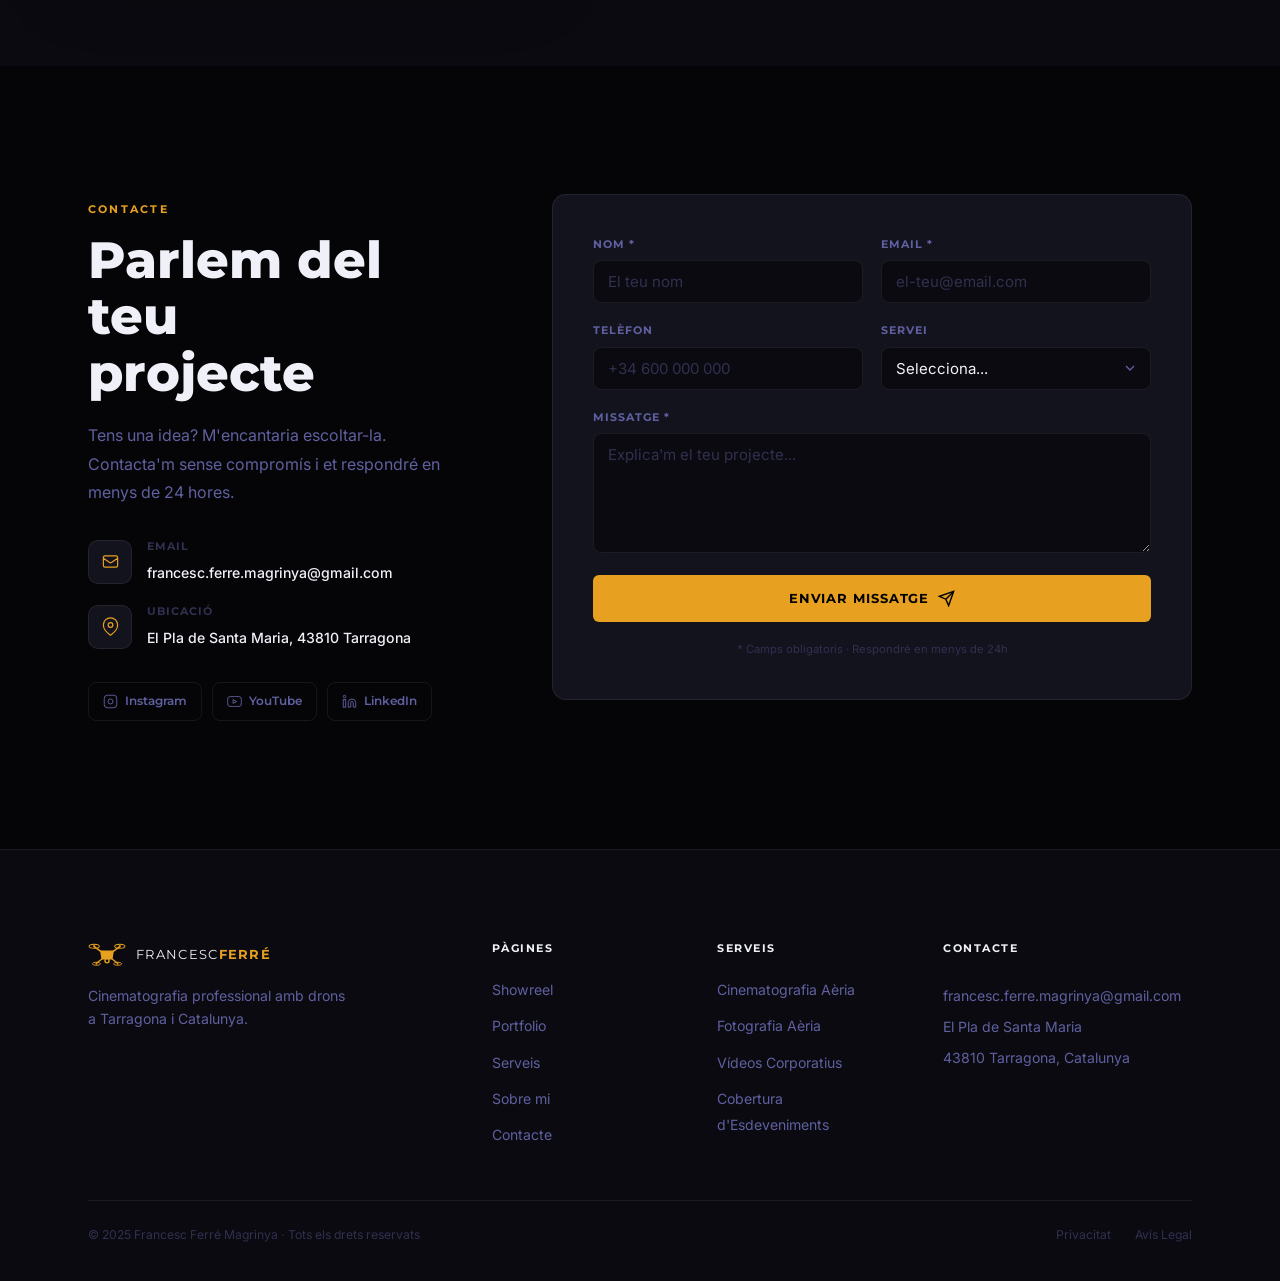
==== commit 3e325b48: "Hero: YouTube video de fons en loop (fallback foto estàtica)" ====
--- a/index.html
+++ b/index.html
@@ -63,7 +63,7 @@
   <link rel="preconnect" href="https://fonts.googleapis.com">
   <link rel="preconnect" href="https://fonts.gstatic.com" crossorigin>
   <link href="https://fonts.googleapis.com/css2?family=Montserrat:wght@400;600;700;800;900&family=Inter:wght@300;400;500&display=swap" rel="stylesheet">
-  <link rel="stylesheet" href="css/style.css?v=10">
+  <link rel="stylesheet" href="css/style.css?v=11">
 </head>
 <body>
 
@@ -148,6 +148,9 @@
     <!-- HERO -->
     <section id="inici" class="hero">
       <div class="hero__bg" style="background-image:url('assets/nuvolada.jpg')" aria-hidden="true"></div>
+      <div class="hero__video" aria-hidden="true">
+        <iframe src="https://www.youtube.com/embed/hu8MrCl1UP0?autoplay=1&mute=1&loop=1&playlist=hu8MrCl1UP0&controls=0&rel=0&modestbranding=1&playsinline=1&showinfo=0" frameborder="0" allow="autoplay; fullscreen" allowfullscreen title=""></iframe>
+      </div>
       <div class="hero__overlay" aria-hidden="true"></div>
 
       <!-- Coordenades GPS decoratives -->
--- a/css/style.css
+++ b/css/style.css
@@ -284,14 +284,29 @@
 }
 .hero.is-loaded .hero__bg { transform: scale(1); }
 
+.hero__video {
+  position: absolute;
+  inset: 0;
+  z-index: 1;
+  overflow: hidden;
+}
+.hero__video iframe {
+  position: absolute;
+  top: 50%; left: 50%;
+  transform: translate(-50%, -50%);
+  width: max(100%, 178vh);
+  height: max(100%, 56.25vw);
+  pointer-events: none;
+}
+
 .hero__overlay {
   position: absolute;
   inset: 0;
   background: linear-gradient(110deg,
-    rgba(5,5,7,0.92) 0%,
-    rgba(5,5,7,0.75) 45%,
-    rgba(5,5,7,0.45) 100%);
-  z-index: 1;
+    rgba(5,5,7,0.88) 0%,
+    rgba(5,5,7,0.65) 45%,
+    rgba(5,5,7,0.35) 100%);
+  z-index: 2;
 }
 
 .hero__content {
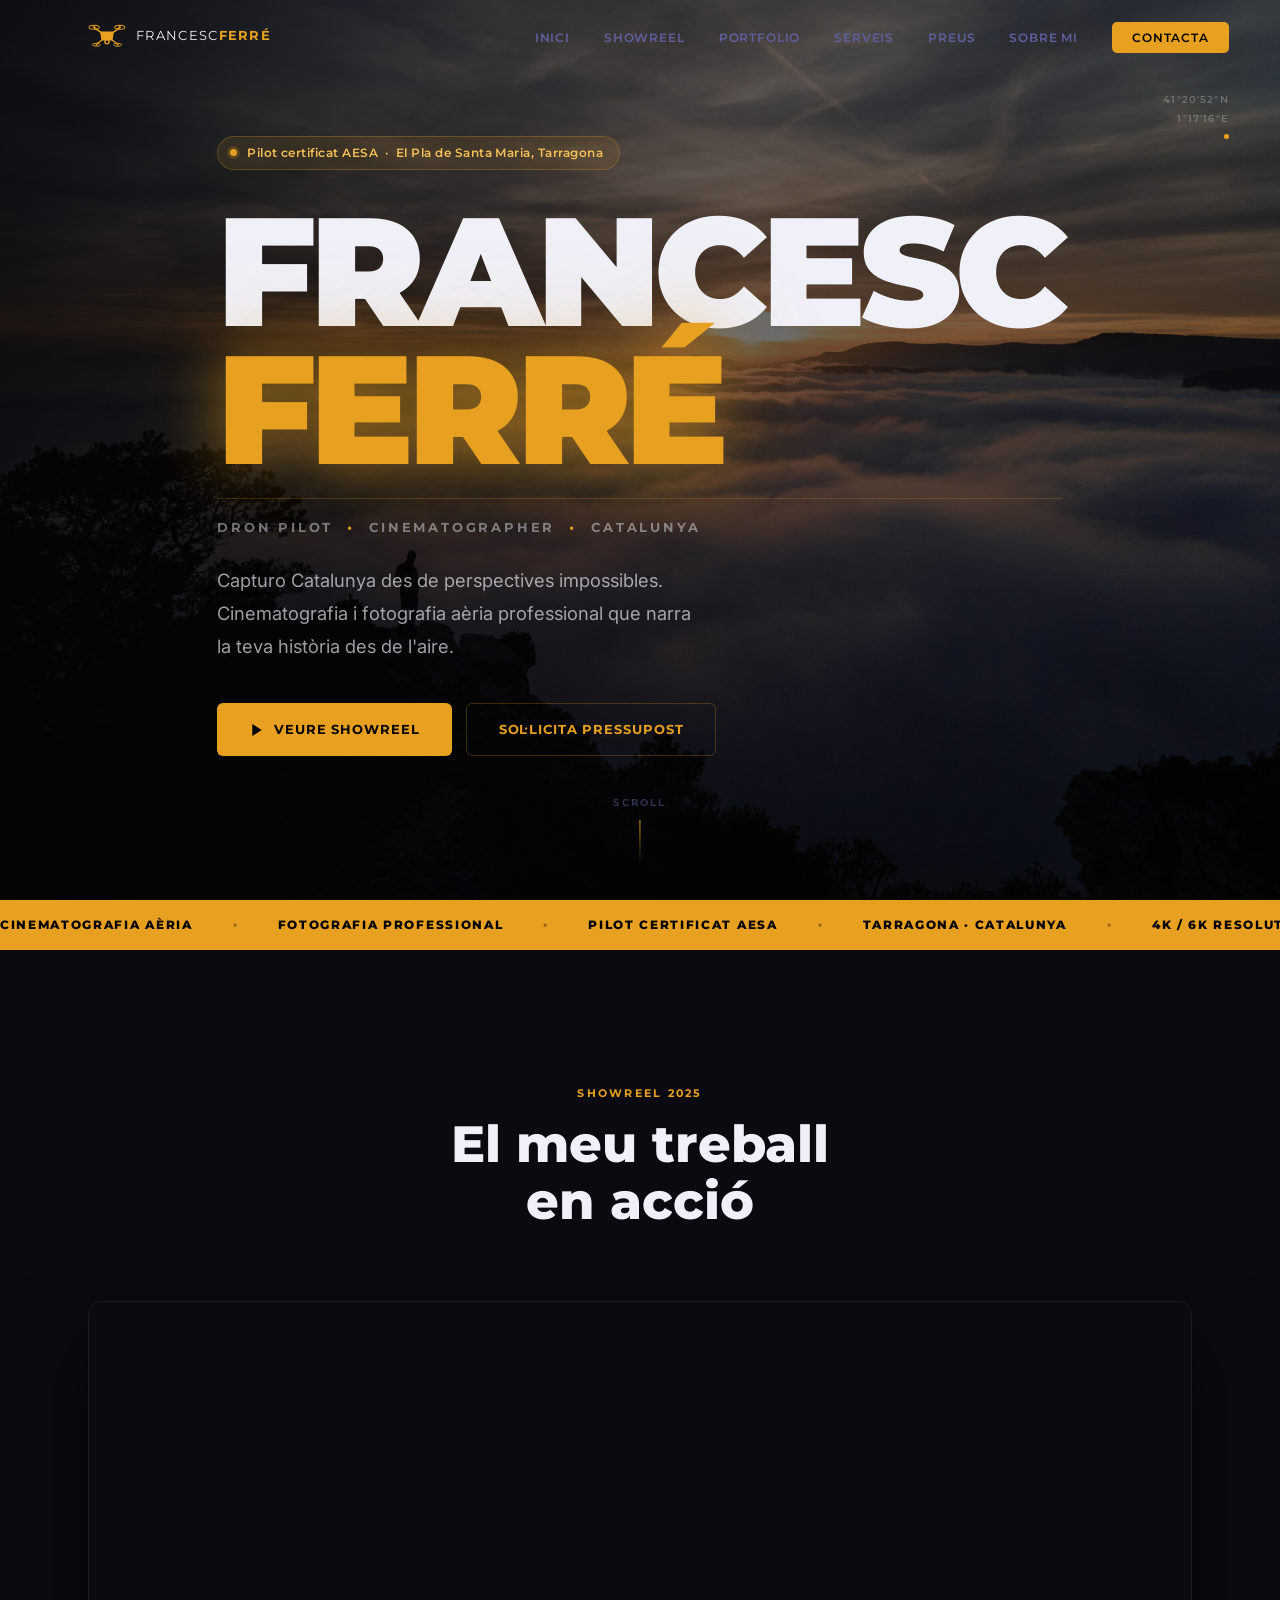
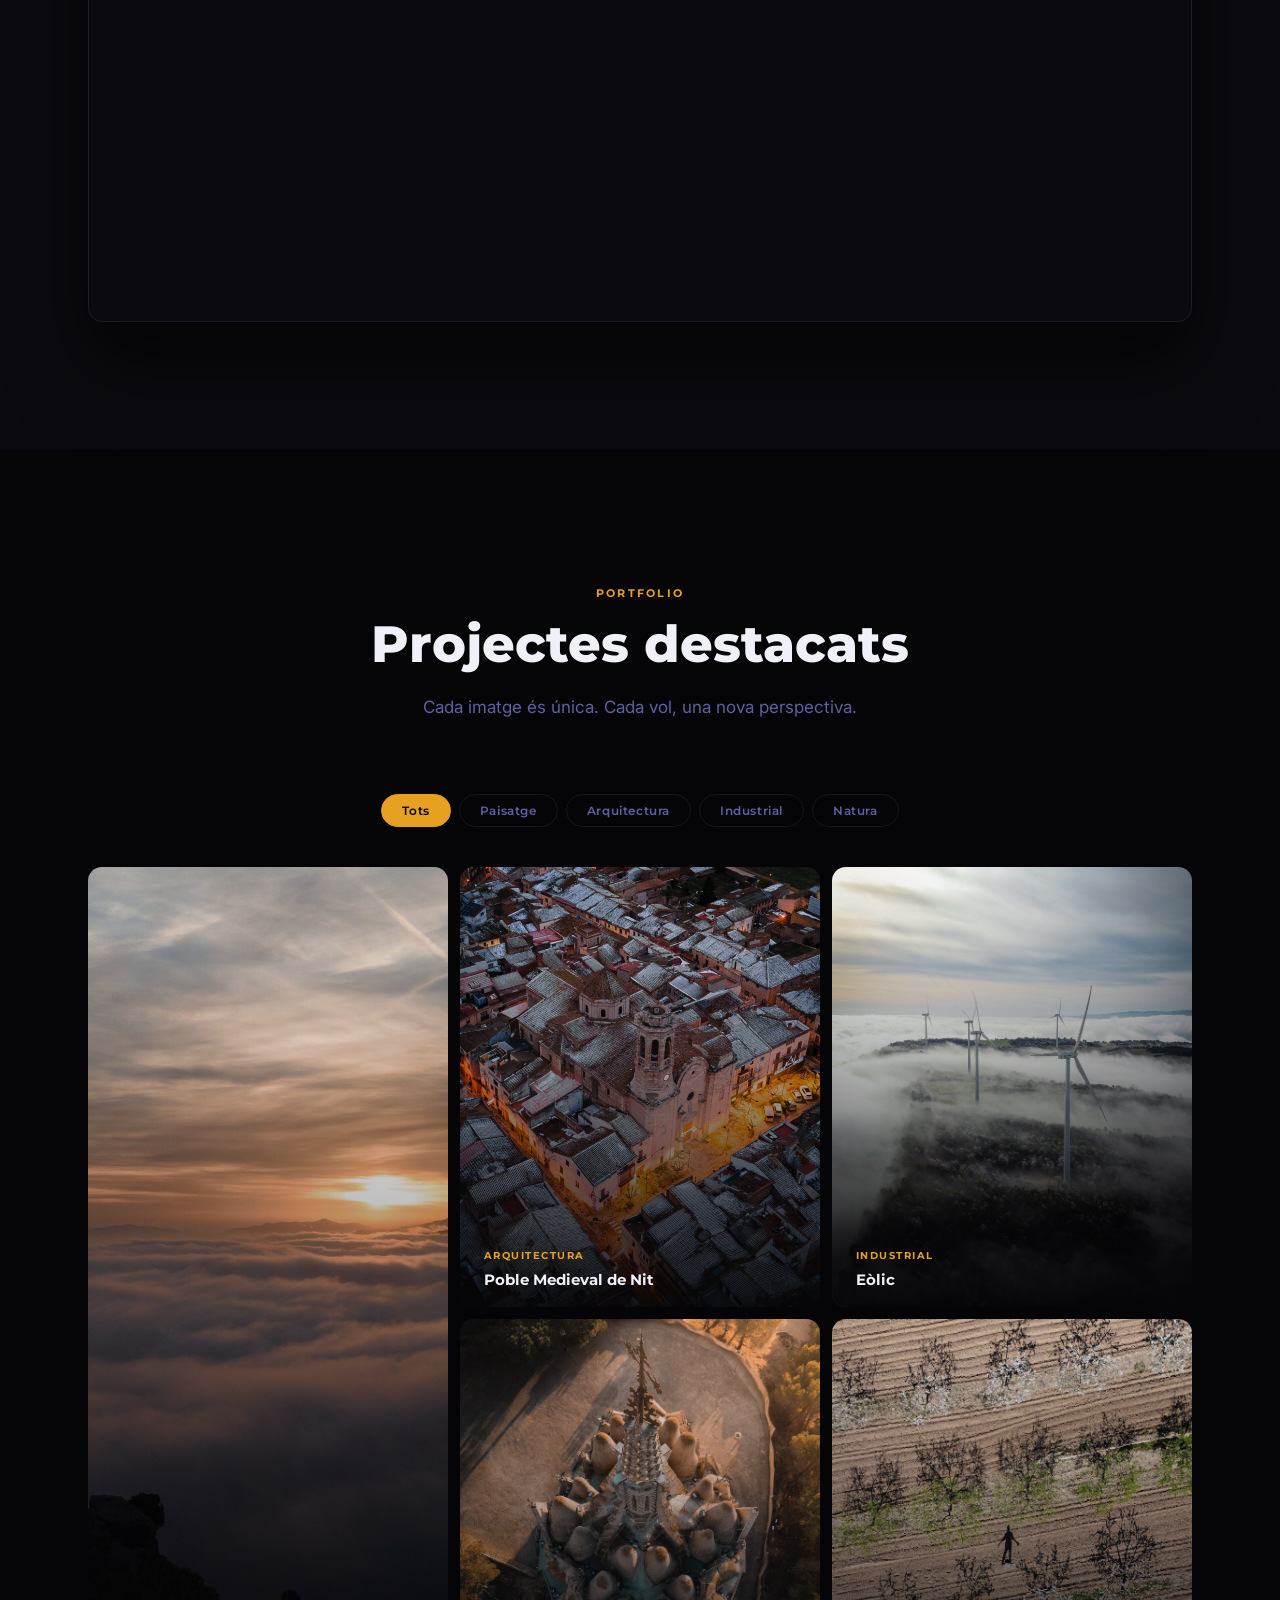
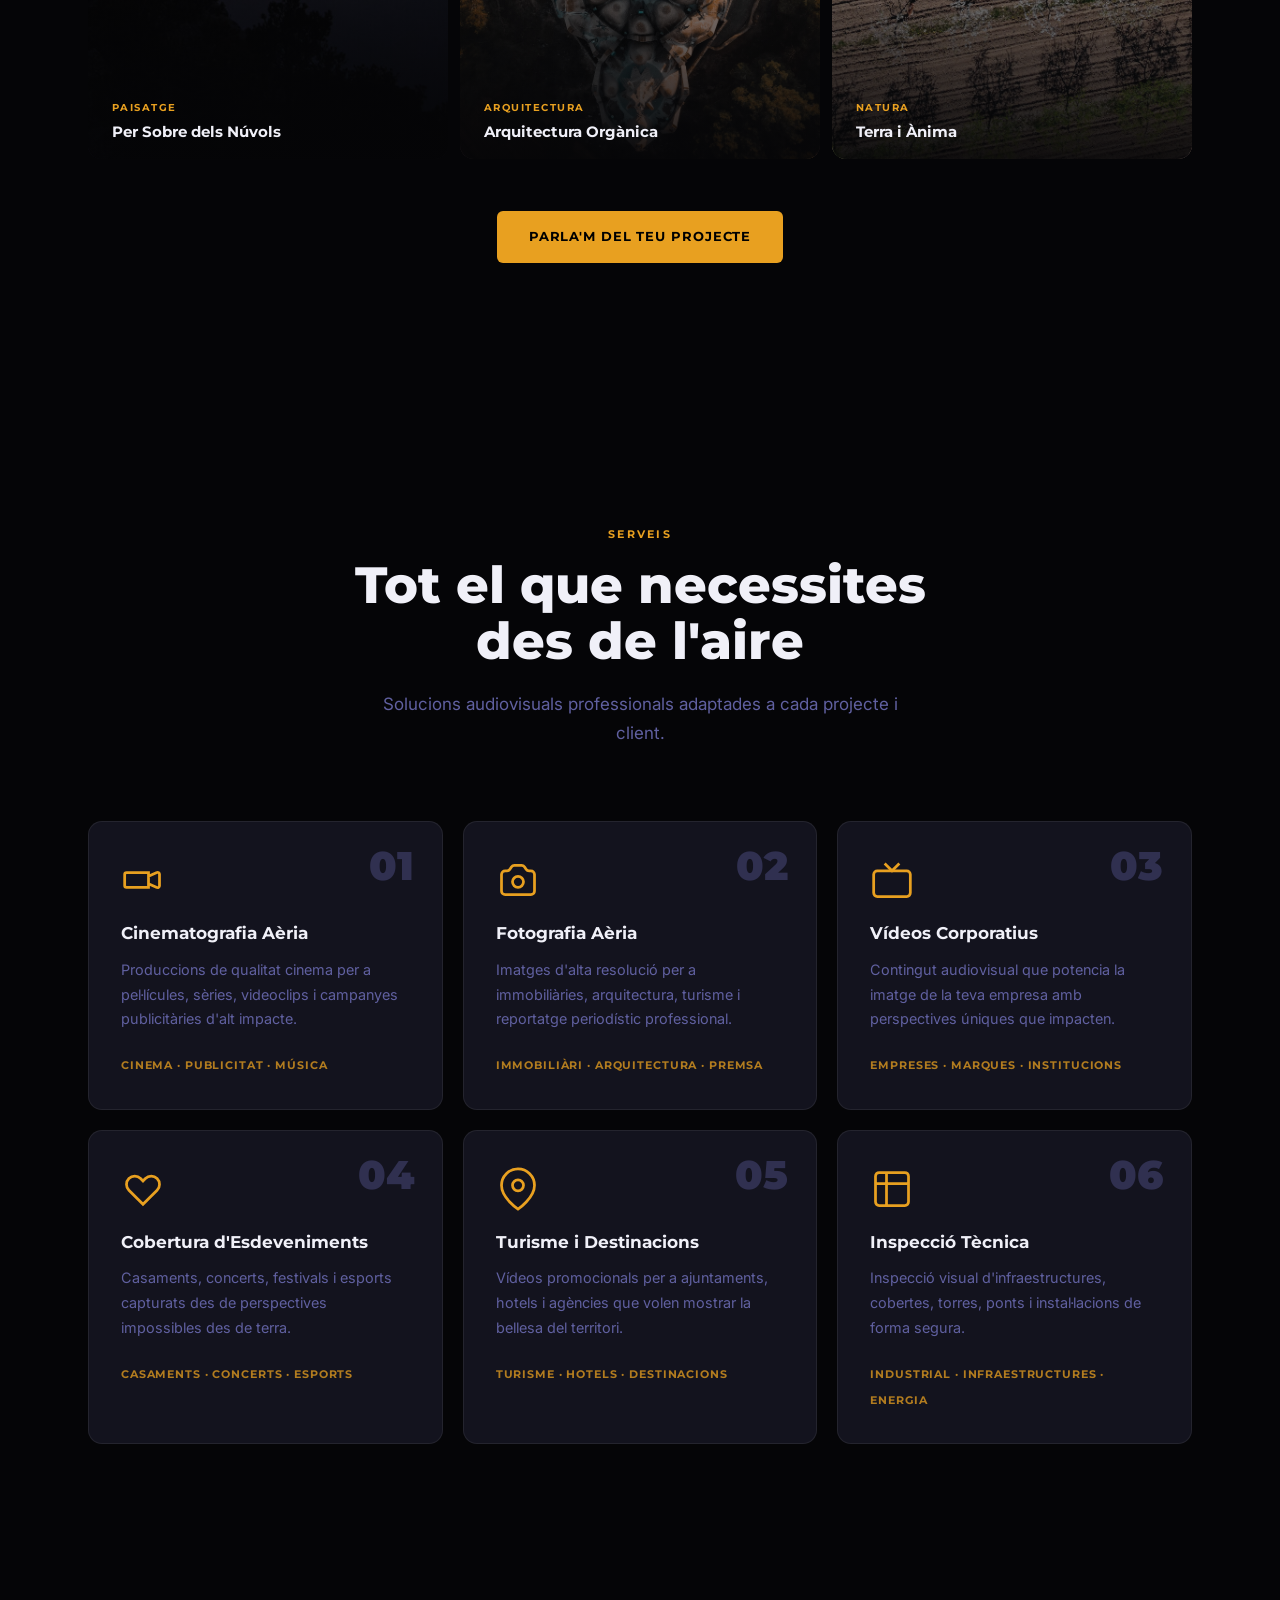
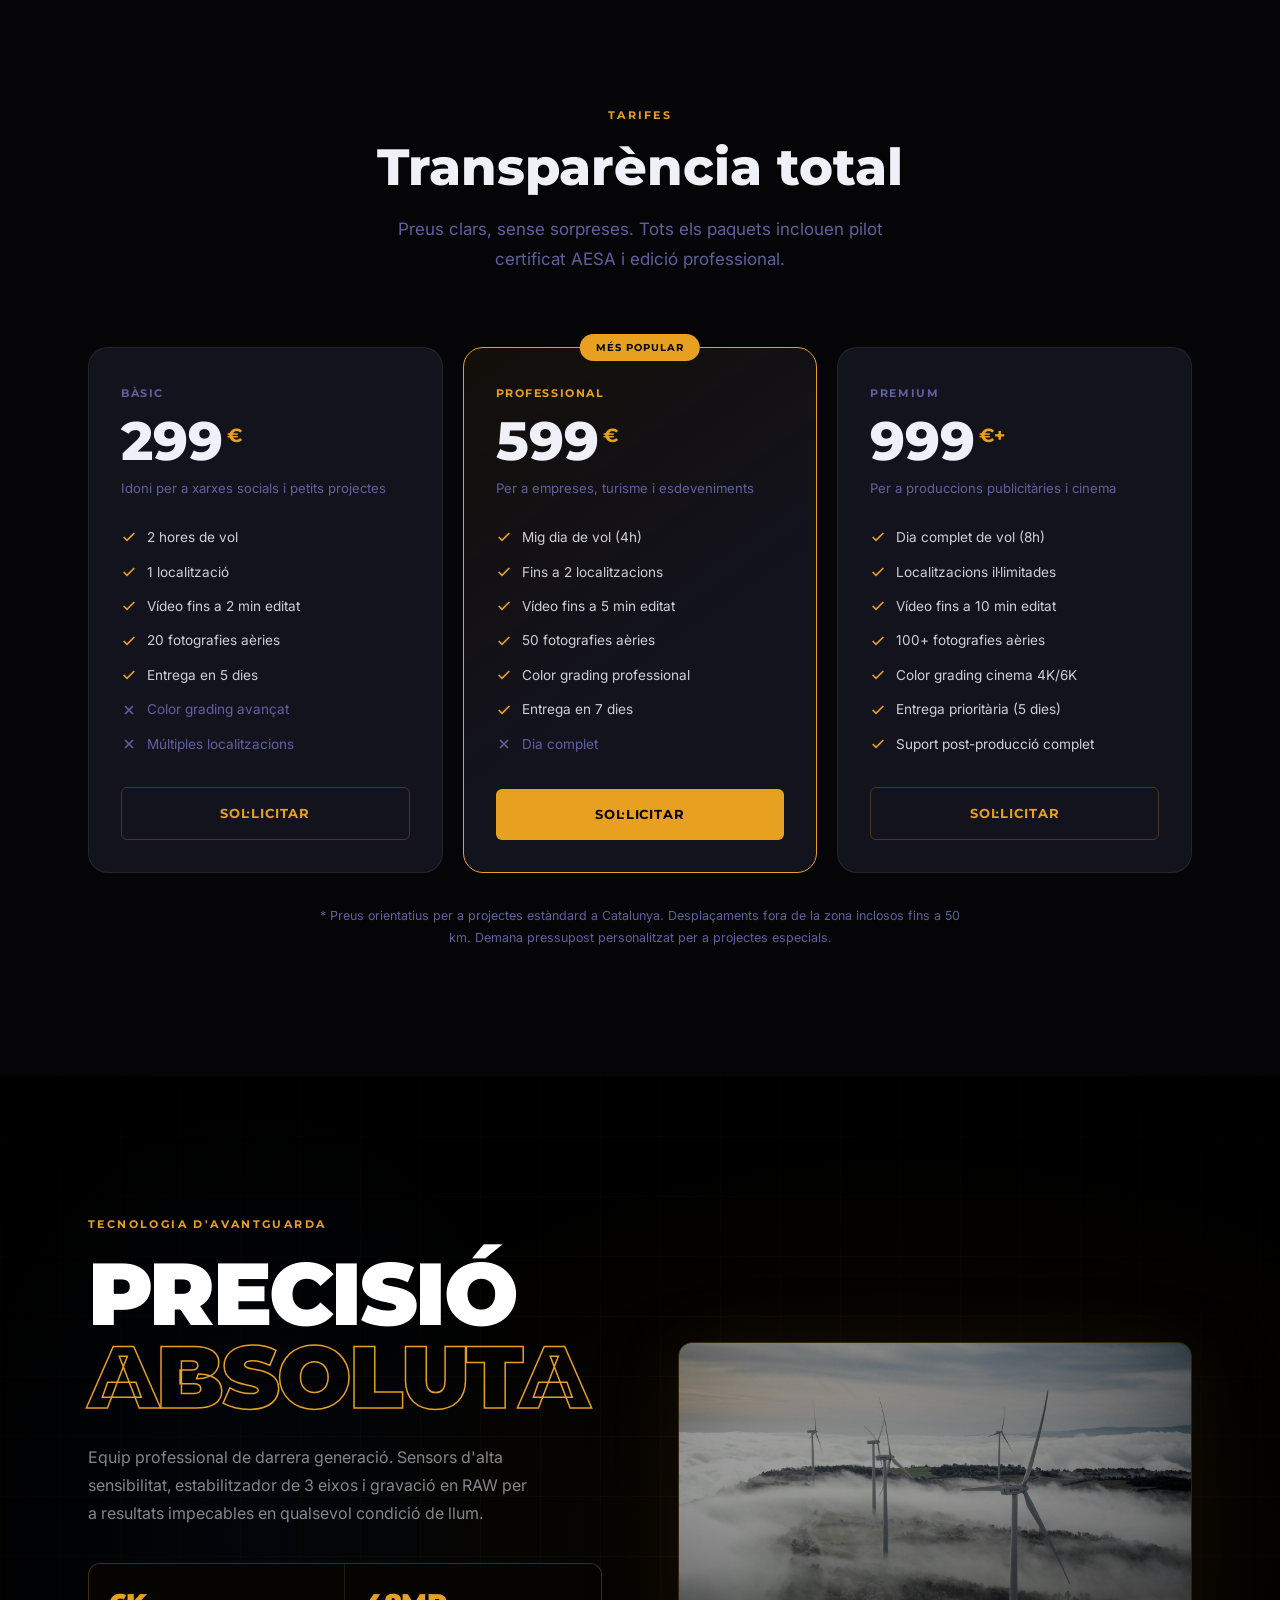
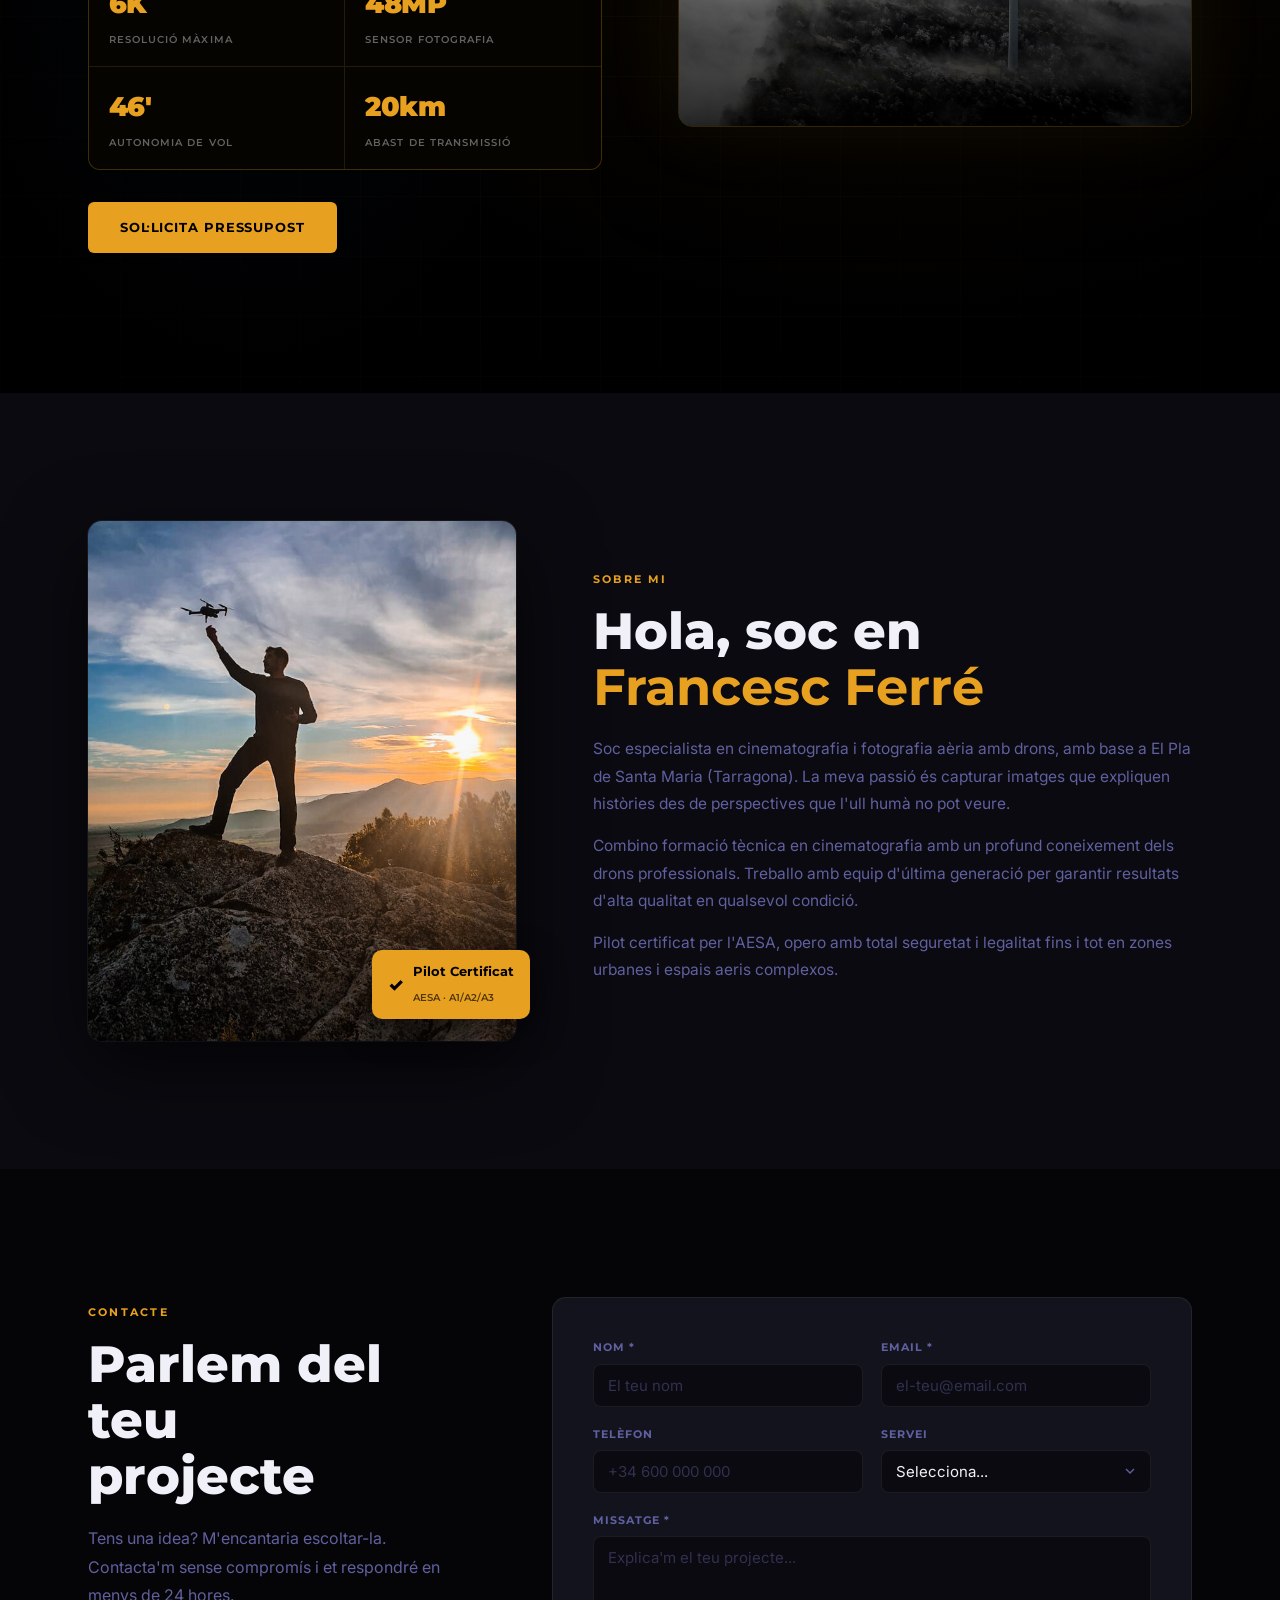
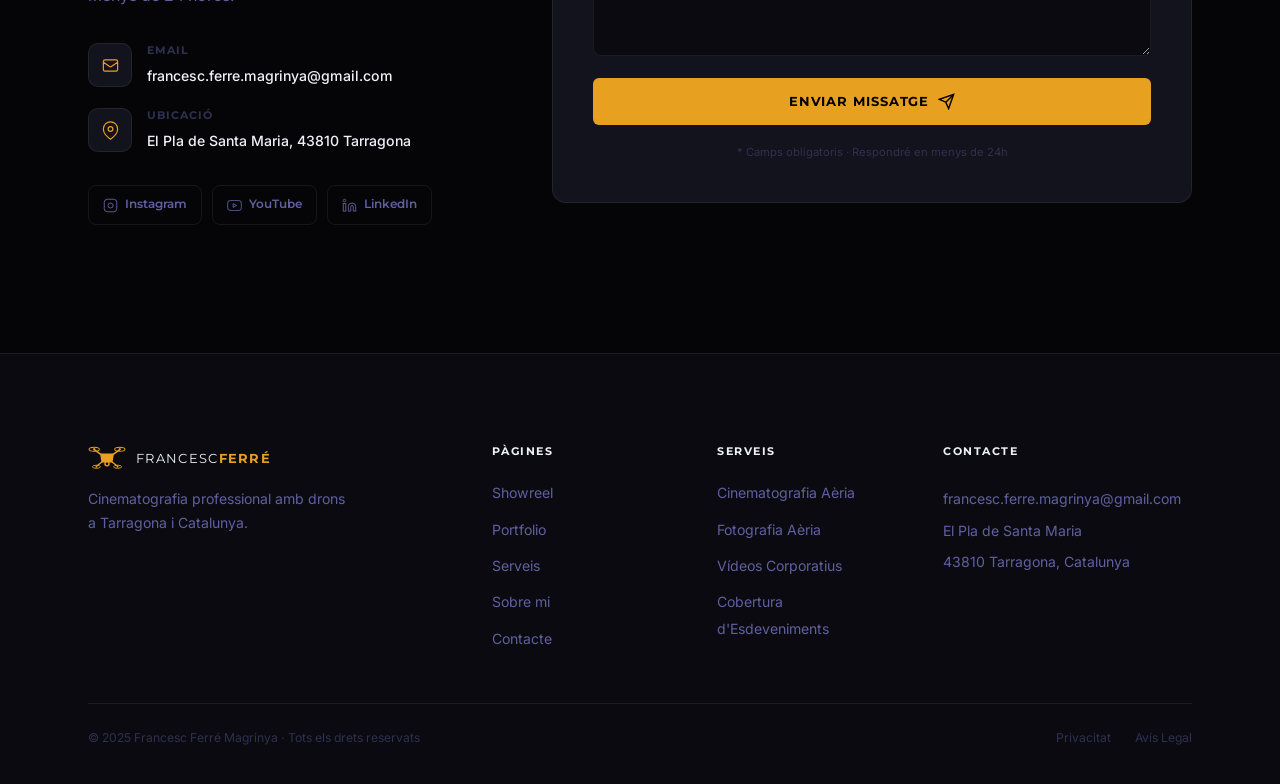
==== commit 4b495f85: "Secció Preus: 3 paquets (Bàsic/Professional/Premium), responsive, menú nav" ====
--- a/index.html
+++ b/index.html
@@ -63,7 +63,7 @@
   <link rel="preconnect" href="https://fonts.googleapis.com">
   <link rel="preconnect" href="https://fonts.gstatic.com" crossorigin>
   <link href="https://fonts.googleapis.com/css2?family=Montserrat:wght@400;600;700;800;900&family=Inter:wght@300;400;500&display=swap" rel="stylesheet">
-  <link rel="stylesheet" href="css/style.css?v=11">
+  <link rel="stylesheet" href="css/style.css?v=12">
 </head>
 <body>
 
@@ -133,6 +133,7 @@
         <li><a href="#showreel"  class="nav__link">Showreel</a></li>
         <li><a href="#portfolio" class="nav__link">Portfolio</a></li>
         <li><a href="#serveis"   class="nav__link">Serveis</a></li>
+        <li><a href="#preus"     class="nav__link">Preus</a></li>
         <li><a href="#sobre"     class="nav__link">Sobre mi</a></li>
         <li><a href="#contacte"  class="nav__link nav__link--cta">Contacta</a></li>
       </ul>
@@ -410,6 +411,78 @@
           </article>
 
         </div>
+      </div>
+    </section>
+
+    <!-- PREUS -->
+    <section id="preus" class="preus section">
+      <div class="container">
+        <header class="section__header" data-animate>
+          <span class="section__label">Tarifes</span>
+          <h2 class="section__title">Transparència total</h2>
+          <p class="section__desc">Preus clars, sense sorpreses. Tots els paquets inclouen pilot certificat AESA i edició professional.</p>
+        </header>
+
+        <div class="preus__grid">
+
+          <div class="preu-card" data-animate>
+            <div class="preu-card__head">
+              <span class="preu-card__label">Bàsic</span>
+              <div class="preu-card__price"><span class="preu-card__amount">299</span><span class="preu-card__cur">€</span></div>
+              <p class="preu-card__sub">Idoni per a xarxes socials i petits projectes</p>
+            </div>
+            <ul class="preu-card__list">
+              <li><svg viewBox="0 0 24 24" fill="none" stroke="currentColor" stroke-width="2.5"><polyline points="20 6 9 17 4 12"/></svg>2 hores de vol</li>
+              <li><svg viewBox="0 0 24 24" fill="none" stroke="currentColor" stroke-width="2.5"><polyline points="20 6 9 17 4 12"/></svg>1 localització</li>
+              <li><svg viewBox="0 0 24 24" fill="none" stroke="currentColor" stroke-width="2.5"><polyline points="20 6 9 17 4 12"/></svg>Vídeo fins a 2 min editat</li>
+              <li><svg viewBox="0 0 24 24" fill="none" stroke="currentColor" stroke-width="2.5"><polyline points="20 6 9 17 4 12"/></svg>20 fotografies aèries</li>
+              <li><svg viewBox="0 0 24 24" fill="none" stroke="currentColor" stroke-width="2.5"><polyline points="20 6 9 17 4 12"/></svg>Entrega en 5 dies</li>
+              <li class="disabled"><svg viewBox="0 0 24 24" fill="none" stroke="currentColor" stroke-width="2.5"><line x1="18" y1="6" x2="6" y2="18"/><line x1="6" y1="6" x2="18" y2="18"/></svg>Color grading avançat</li>
+              <li class="disabled"><svg viewBox="0 0 24 24" fill="none" stroke="currentColor" stroke-width="2.5"><line x1="18" y1="6" x2="6" y2="18"/><line x1="6" y1="6" x2="18" y2="18"/></svg>Múltiples localitzacions</li>
+            </ul>
+            <a href="#contacte" class="btn btn--ghost preu-card__cta">Sol·licitar</a>
+          </div>
+
+          <div class="preu-card preu-card--featured" data-animate>
+            <div class="preu-card__badge">Més popular</div>
+            <div class="preu-card__head">
+              <span class="preu-card__label">Professional</span>
+              <div class="preu-card__price"><span class="preu-card__amount">599</span><span class="preu-card__cur">€</span></div>
+              <p class="preu-card__sub">Per a empreses, turisme i esdeveniments</p>
+            </div>
+            <ul class="preu-card__list">
+              <li><svg viewBox="0 0 24 24" fill="none" stroke="currentColor" stroke-width="2.5"><polyline points="20 6 9 17 4 12"/></svg>Mig dia de vol (4h)</li>
+              <li><svg viewBox="0 0 24 24" fill="none" stroke="currentColor" stroke-width="2.5"><polyline points="20 6 9 17 4 12"/></svg>Fins a 2 localitzacions</li>
+              <li><svg viewBox="0 0 24 24" fill="none" stroke="currentColor" stroke-width="2.5"><polyline points="20 6 9 17 4 12"/></svg>Vídeo fins a 5 min editat</li>
+              <li><svg viewBox="0 0 24 24" fill="none" stroke="currentColor" stroke-width="2.5"><polyline points="20 6 9 17 4 12"/></svg>50 fotografies aèries</li>
+              <li><svg viewBox="0 0 24 24" fill="none" stroke="currentColor" stroke-width="2.5"><polyline points="20 6 9 17 4 12"/></svg>Color grading professional</li>
+              <li><svg viewBox="0 0 24 24" fill="none" stroke="currentColor" stroke-width="2.5"><polyline points="20 6 9 17 4 12"/></svg>Entrega en 7 dies</li>
+              <li class="disabled"><svg viewBox="0 0 24 24" fill="none" stroke="currentColor" stroke-width="2.5"><line x1="18" y1="6" x2="6" y2="18"/><line x1="6" y1="6" x2="18" y2="18"/></svg>Dia complet</li>
+            </ul>
+            <a href="#contacte" class="btn btn--gold preu-card__cta">Sol·licitar</a>
+          </div>
+
+          <div class="preu-card" data-animate>
+            <div class="preu-card__head">
+              <span class="preu-card__label">Premium</span>
+              <div class="preu-card__price"><span class="preu-card__amount">999</span><span class="preu-card__cur">€+</span></div>
+              <p class="preu-card__sub">Per a produccions publicitàries i cinema</p>
+            </div>
+            <ul class="preu-card__list">
+              <li><svg viewBox="0 0 24 24" fill="none" stroke="currentColor" stroke-width="2.5"><polyline points="20 6 9 17 4 12"/></svg>Dia complet de vol (8h)</li>
+              <li><svg viewBox="0 0 24 24" fill="none" stroke="currentColor" stroke-width="2.5"><polyline points="20 6 9 17 4 12"/></svg>Localitzacions il·limitades</li>
+              <li><svg viewBox="0 0 24 24" fill="none" stroke="currentColor" stroke-width="2.5"><polyline points="20 6 9 17 4 12"/></svg>Vídeo fins a 10 min editat</li>
+              <li><svg viewBox="0 0 24 24" fill="none" stroke="currentColor" stroke-width="2.5"><polyline points="20 6 9 17 4 12"/></svg>100+ fotografies aèries</li>
+              <li><svg viewBox="0 0 24 24" fill="none" stroke="currentColor" stroke-width="2.5"><polyline points="20 6 9 17 4 12"/></svg>Color grading cinema 4K/6K</li>
+              <li><svg viewBox="0 0 24 24" fill="none" stroke="currentColor" stroke-width="2.5"><polyline points="20 6 9 17 4 12"/></svg>Entrega prioritària (5 dies)</li>
+              <li><svg viewBox="0 0 24 24" fill="none" stroke="currentColor" stroke-width="2.5"><polyline points="20 6 9 17 4 12"/></svg>Suport post-producció complet</li>
+            </ul>
+            <a href="#contacte" class="btn btn--ghost preu-card__cta">Sol·licitar</a>
+          </div>
+
+        </div>
+
+        <p class="preus__note" data-animate>* Preus orientatius per a projectes estàndard a Catalunya. Desplaçaments fora de la zona inclosos fins a 50 km. Demana pressupost personalitzat per a projectes especials.</p>
       </div>
     </section>
 
--- a/css/style.css
+++ b/css/style.css
@@ -792,6 +792,94 @@
 .skills-animated .skill__fill { width: var(--w); }
 
 /* =====================================================
+   PREUS
+===================================================== */
+.preus__grid {
+  display: grid;
+  grid-template-columns: repeat(3, 1fr);
+  gap: 20px;
+  margin-bottom: 32px;
+}
+
+.preu-card {
+  position: relative;
+  background: var(--card);
+  border: 1px solid var(--border);
+  border-radius: 20px;
+  padding: 36px 32px 32px;
+  display: flex;
+  flex-direction: column;
+  transition: border-color var(--tr), transform var(--tr);
+}
+.preu-card:hover { border-color: rgba(232,160,32,0.35); transform: translateY(-4px); }
+
+.preu-card--featured {
+  border-color: var(--gold);
+  background: linear-gradient(145deg, rgba(232,160,32,0.06) 0%, var(--card) 60%);
+}
+.preu-card--featured:hover { border-color: var(--gold-l); }
+
+.preu-card__badge {
+  position: absolute;
+  top: -14px; left: 50%; transform: translateX(-50%);
+  background: var(--gold);
+  color: #000;
+  font-family: var(--fh); font-size: 0.65rem; font-weight: 700;
+  letter-spacing: 0.1em; text-transform: uppercase;
+  padding: 5px 16px; border-radius: 20px;
+  white-space: nowrap;
+}
+
+.preu-card__head { margin-bottom: 28px; }
+
+.preu-card__label {
+  display: block;
+  font-family: var(--fh); font-size: 0.7rem; font-weight: 700;
+  letter-spacing: 0.14em; text-transform: uppercase;
+  color: var(--grey); margin-bottom: 12px;
+}
+.preu-card--featured .preu-card__label { color: var(--gold); }
+
+.preu-card__price {
+  display: flex; align-items: flex-start; gap: 4px;
+  margin-bottom: 10px;
+}
+.preu-card__amount {
+  font-family: var(--fh); font-size: clamp(2.6rem, 5vw, 3.4rem);
+  font-weight: 800; color: var(--white); line-height: 1;
+}
+.preu-card__cur {
+  font-family: var(--fh); font-size: 1.2rem; font-weight: 700;
+  color: var(--gold); padding-top: 6px;
+}
+
+.preu-card__sub {
+  font-size: 0.82rem; color: var(--grey); line-height: 1.5;
+}
+
+.preu-card__list {
+  list-style: none;
+  display: flex; flex-direction: column; gap: 12px;
+  margin-bottom: 32px; flex: 1;
+}
+.preu-card__list li {
+  display: flex; align-items: center; gap: 10px;
+  font-size: 0.85rem; color: rgba(240,240,248,0.85);
+}
+.preu-card__list li svg { width: 16px; height: 16px; flex-shrink: 0; color: var(--gold); }
+.preu-card__list li.disabled { color: var(--grey); }
+.preu-card__list li.disabled svg { color: var(--grey); }
+
+.preu-card__cta { text-align: center; justify-content: center; }
+
+.preus__note {
+  text-align: center;
+  font-size: 0.78rem; color: var(--grey);
+  max-width: 640px; margin: 0 auto;
+  line-height: 1.7;
+}
+
+/* =====================================================
    DRONE SHOWCASE (DJI-style)
 ===================================================== */
 .drone-showcase {
@@ -1119,6 +1207,7 @@
   .portfolio-item:first-child { flex: 0 0 82vw; height: 56vw; }
 
   .serveis__grid { grid-template-columns: 1fr; }
+  .preus__grid { grid-template-columns: 1fr; gap: 28px; }
 
   .drone-showcase__inner { grid-template-columns: 1fr; text-align: center; }
   .drone-showcase__right { order: -1; }
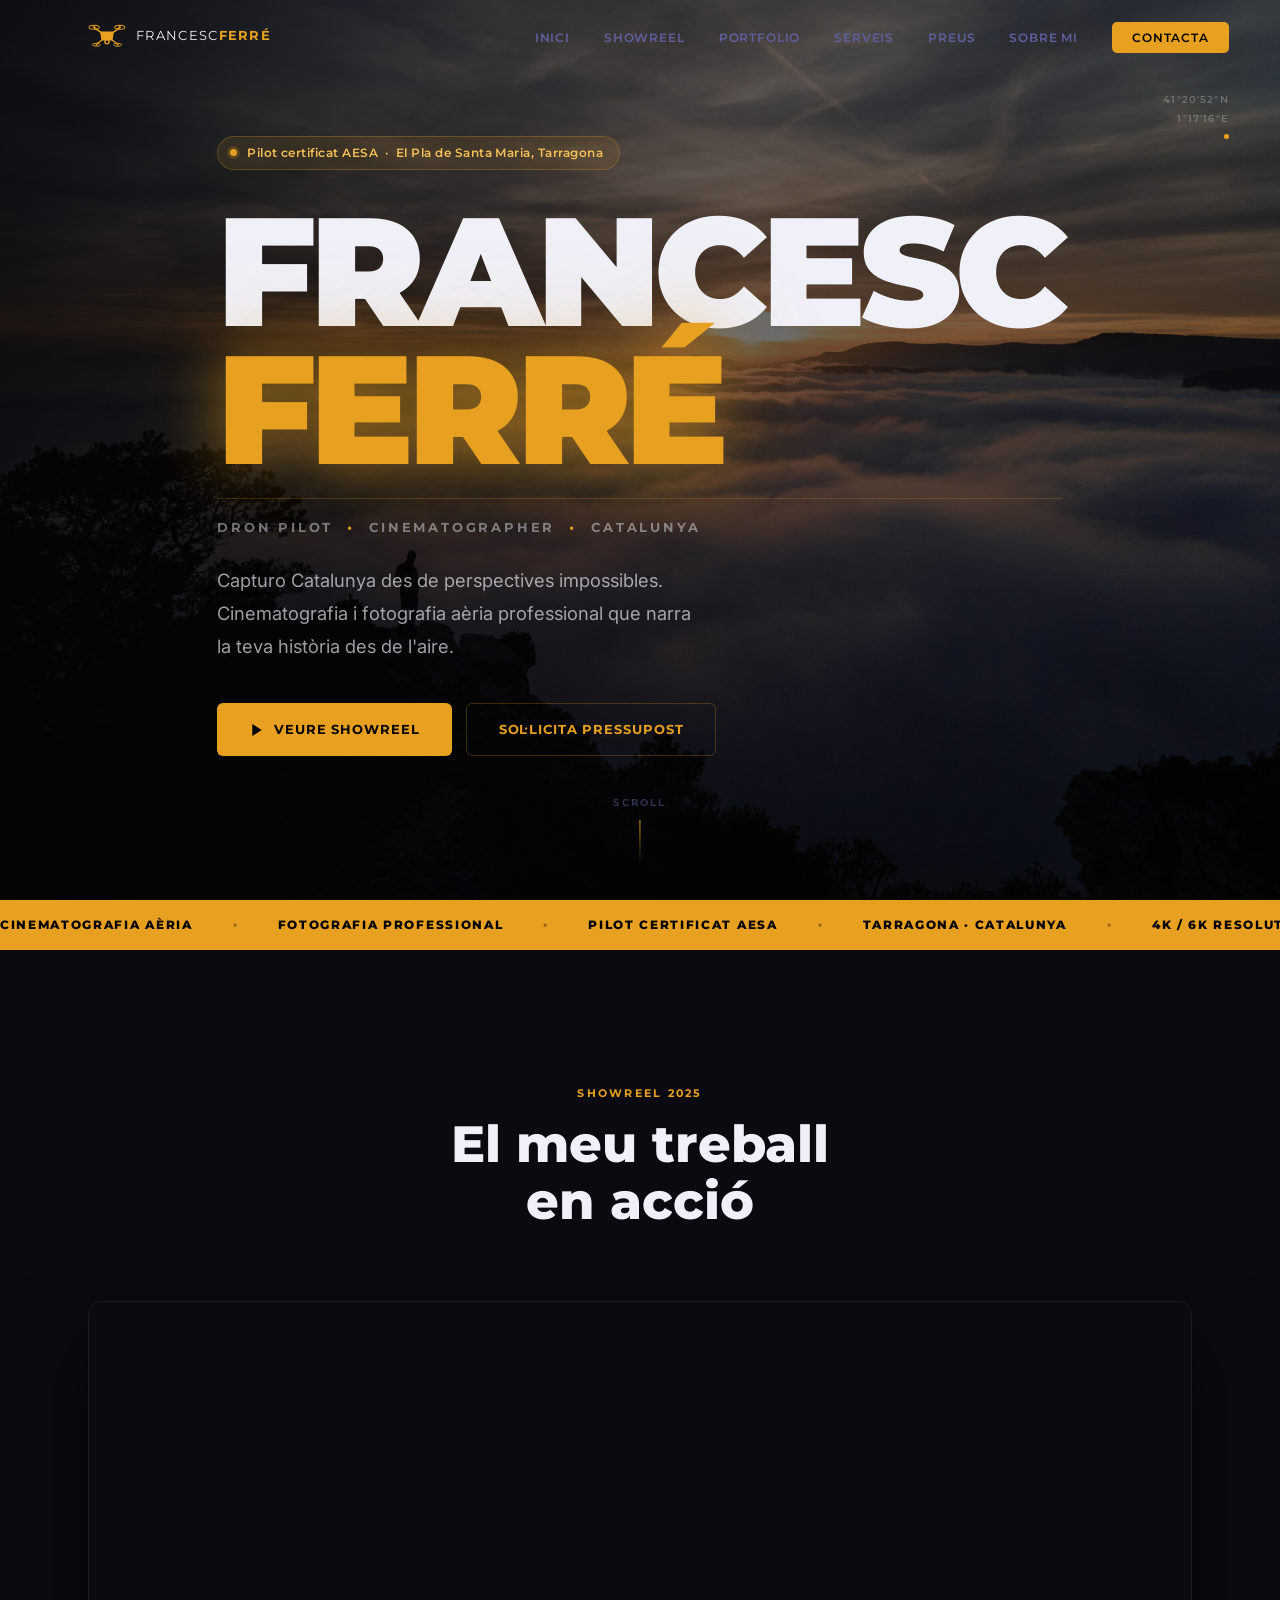
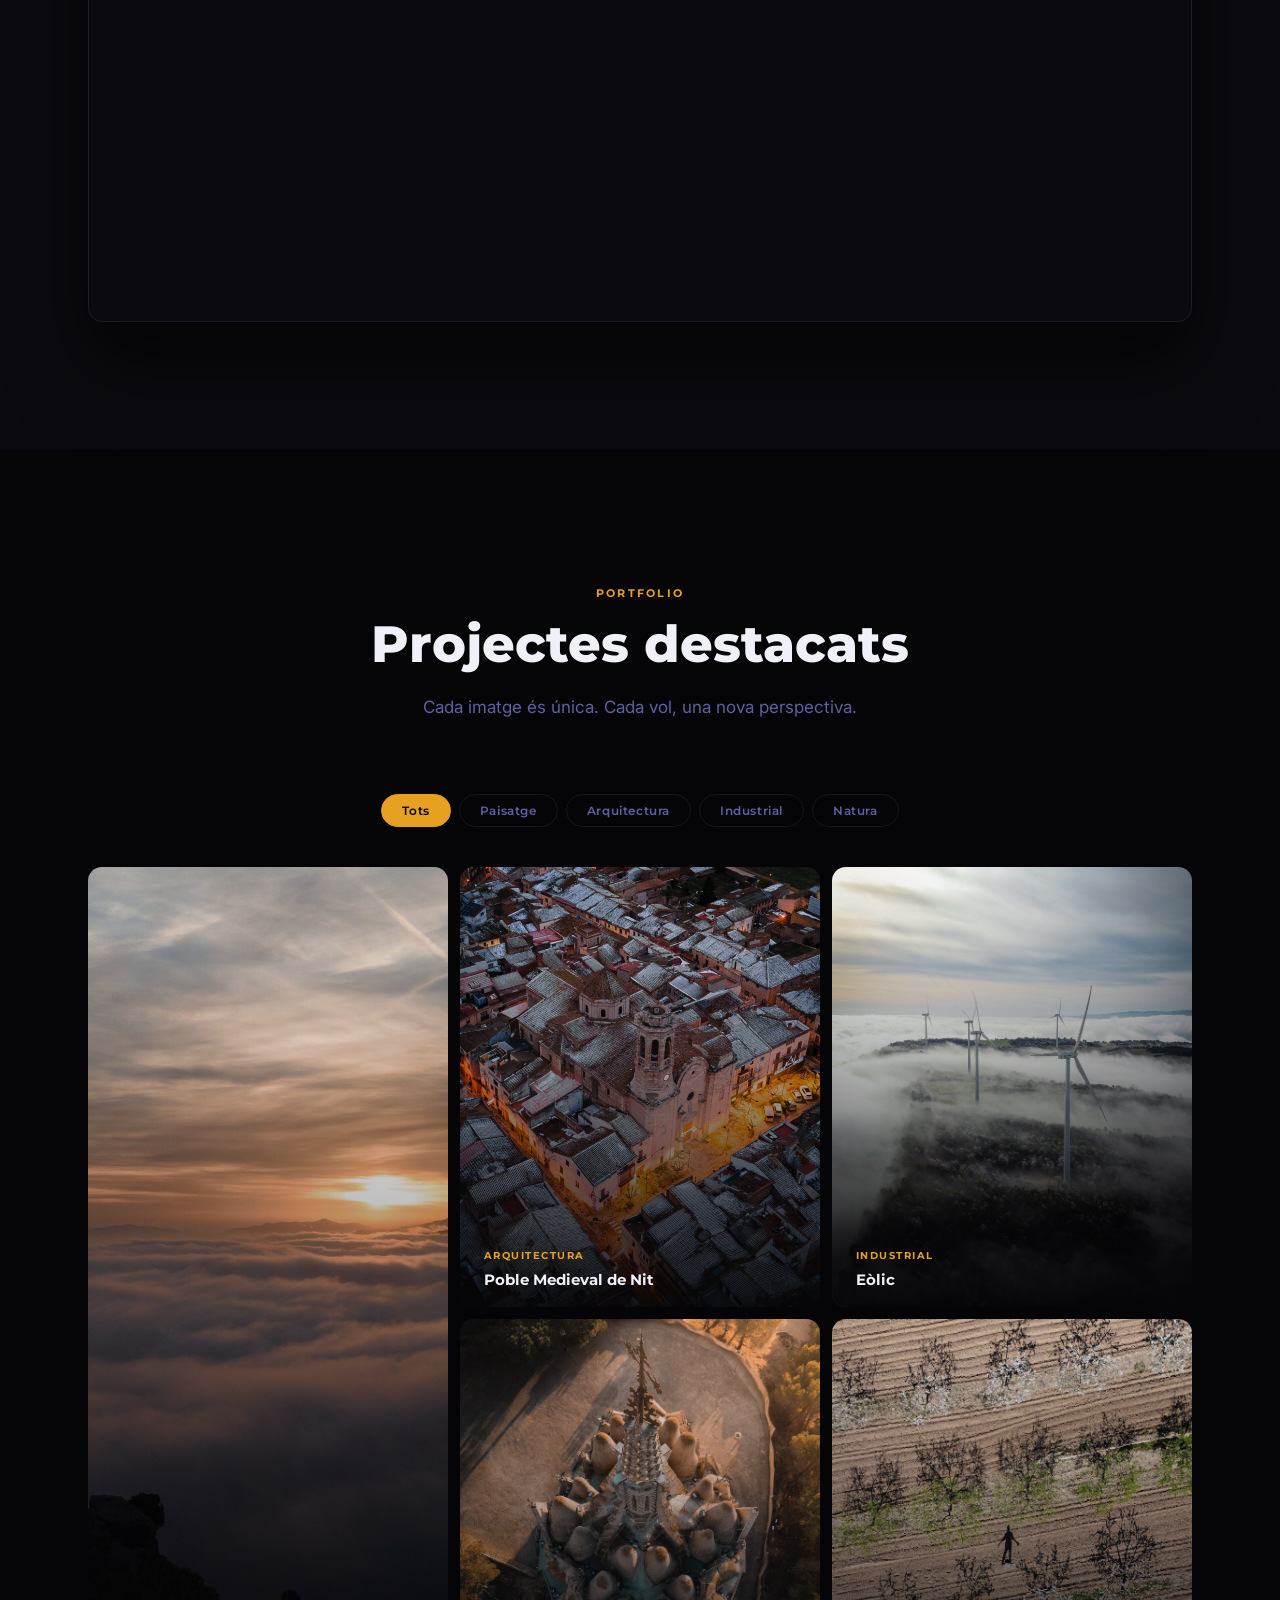
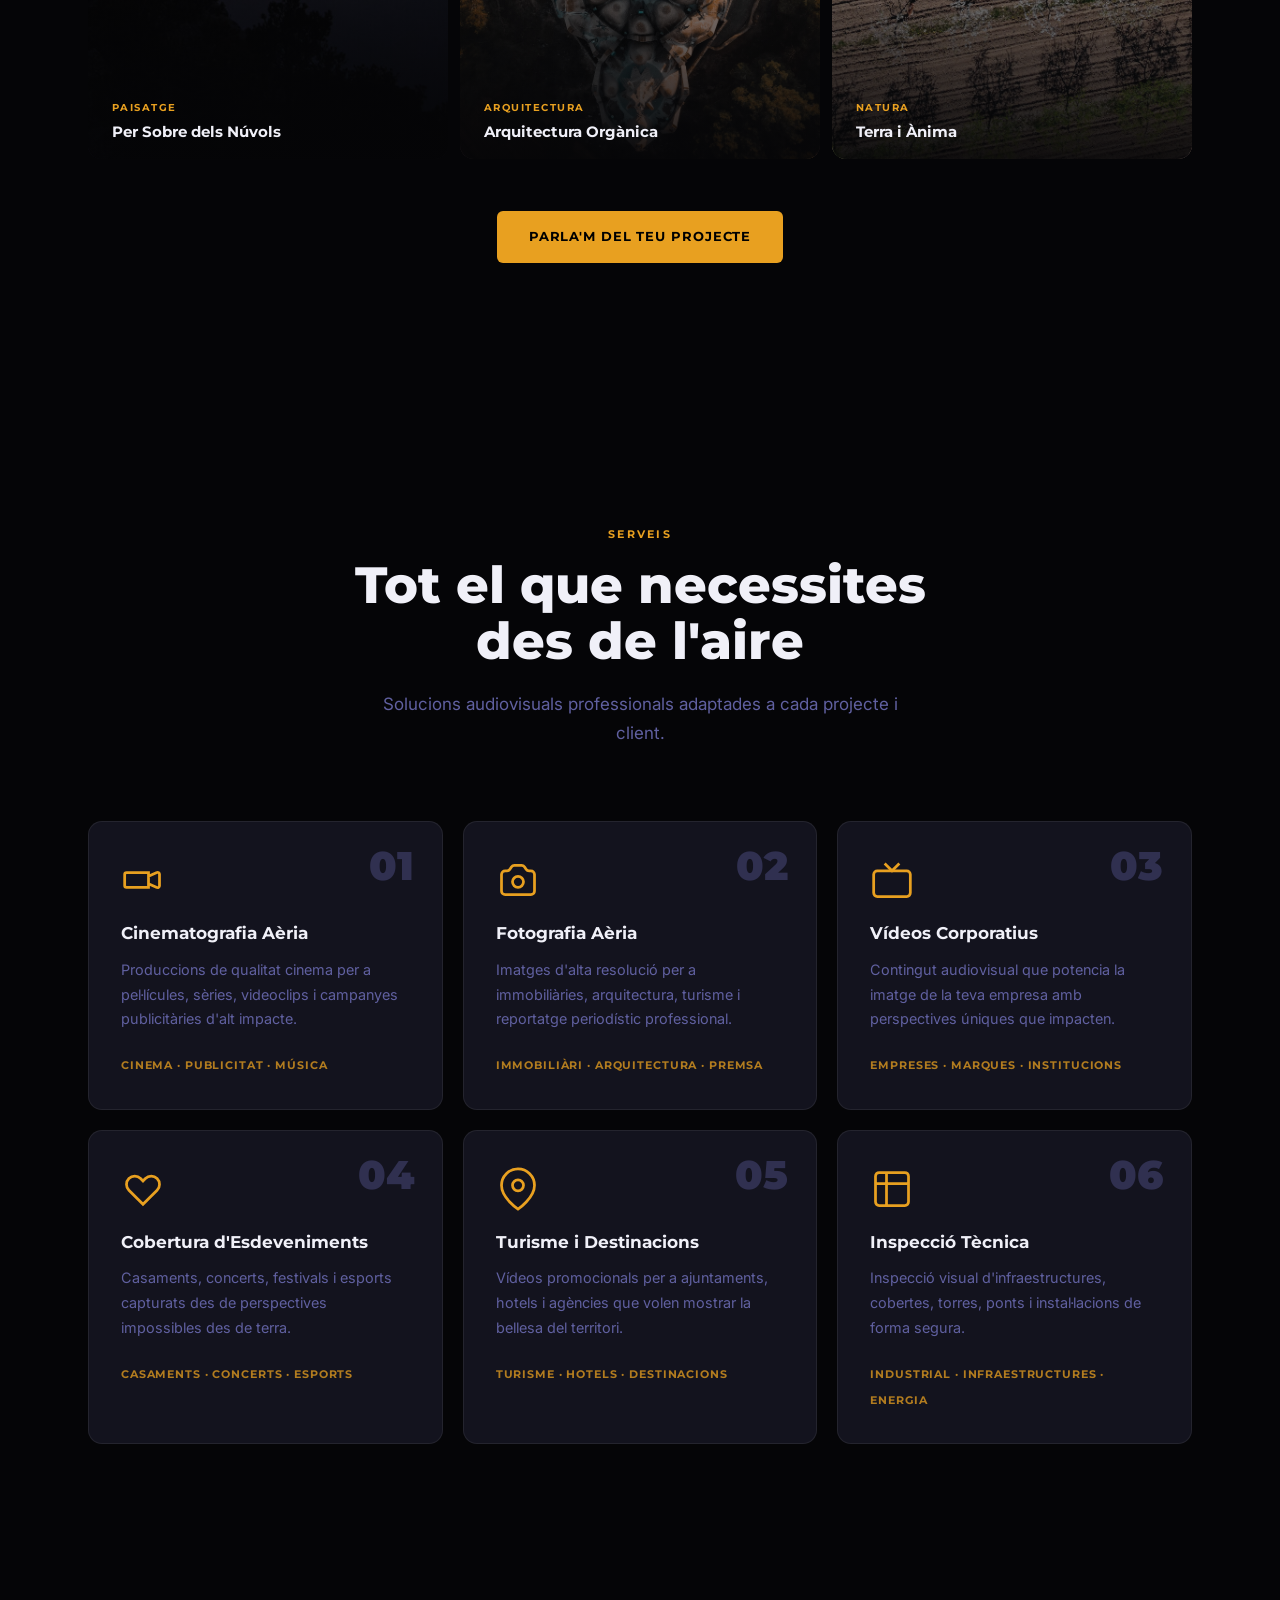
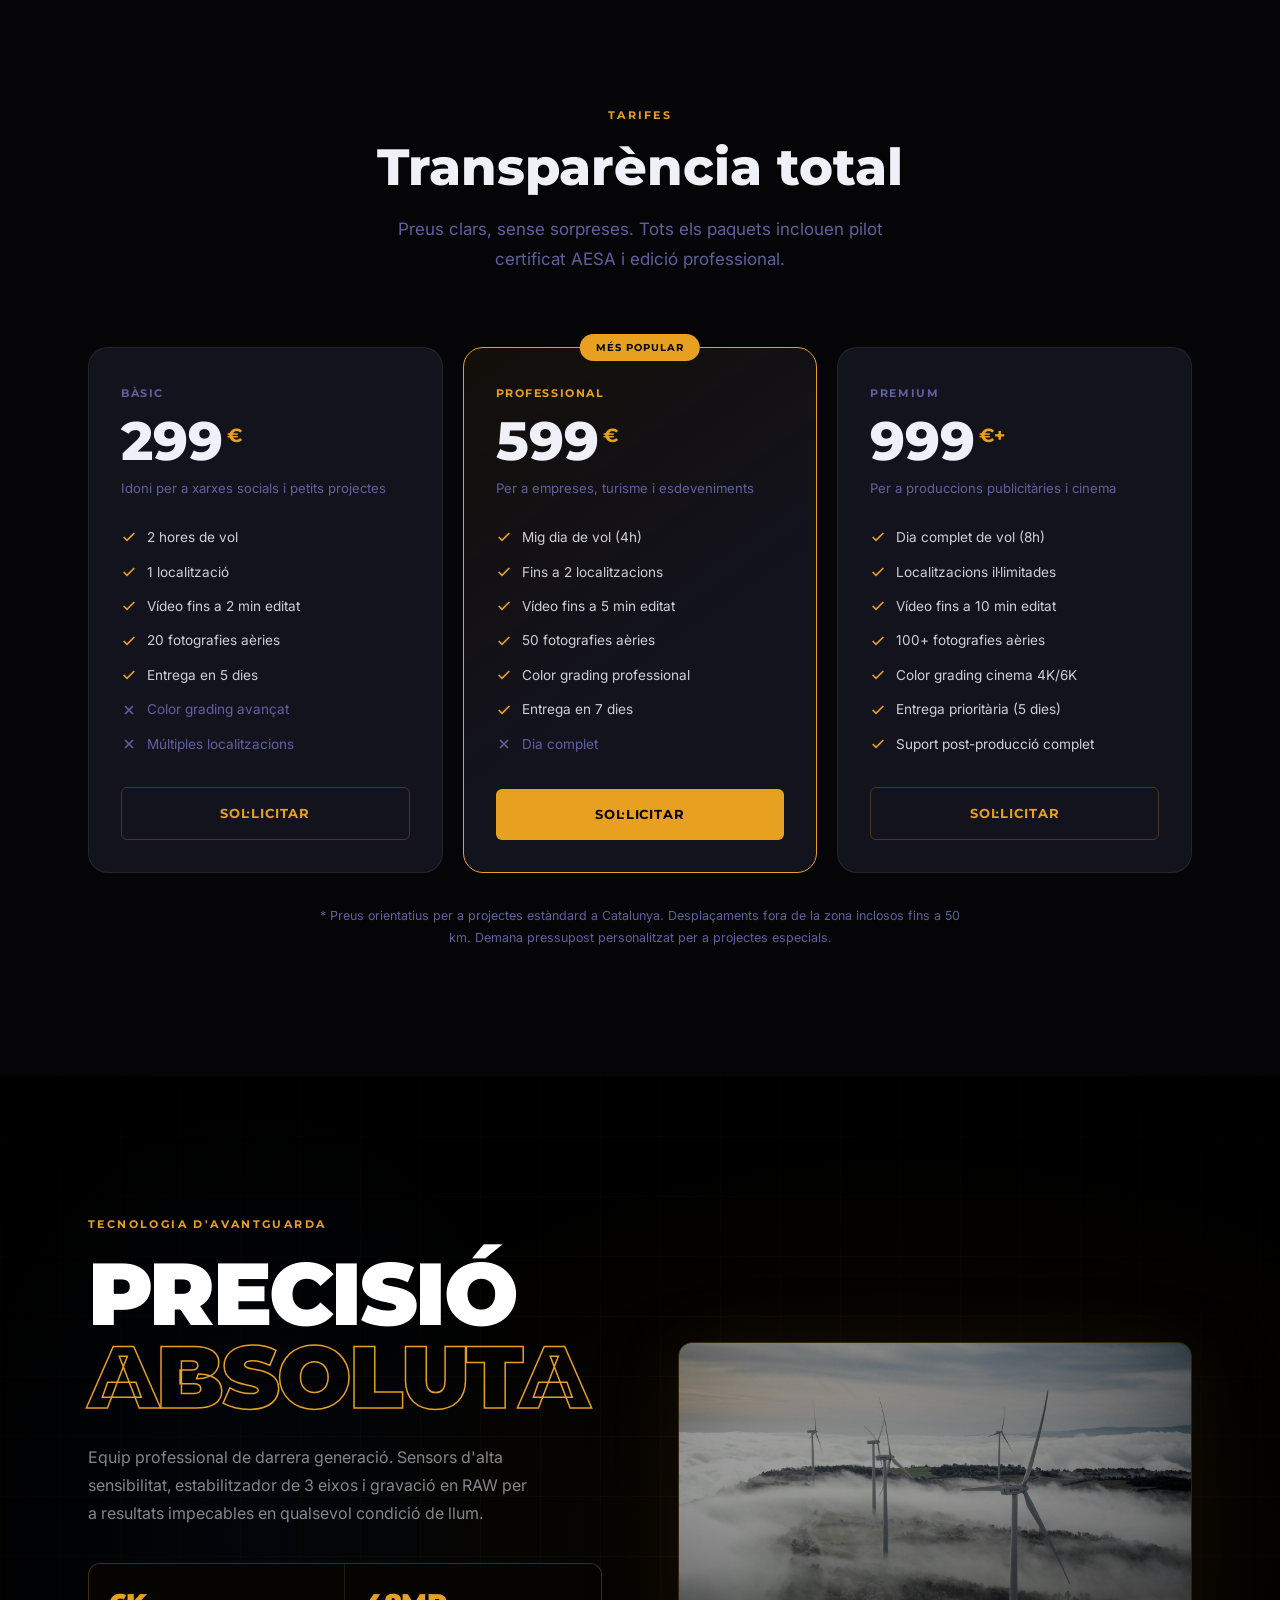
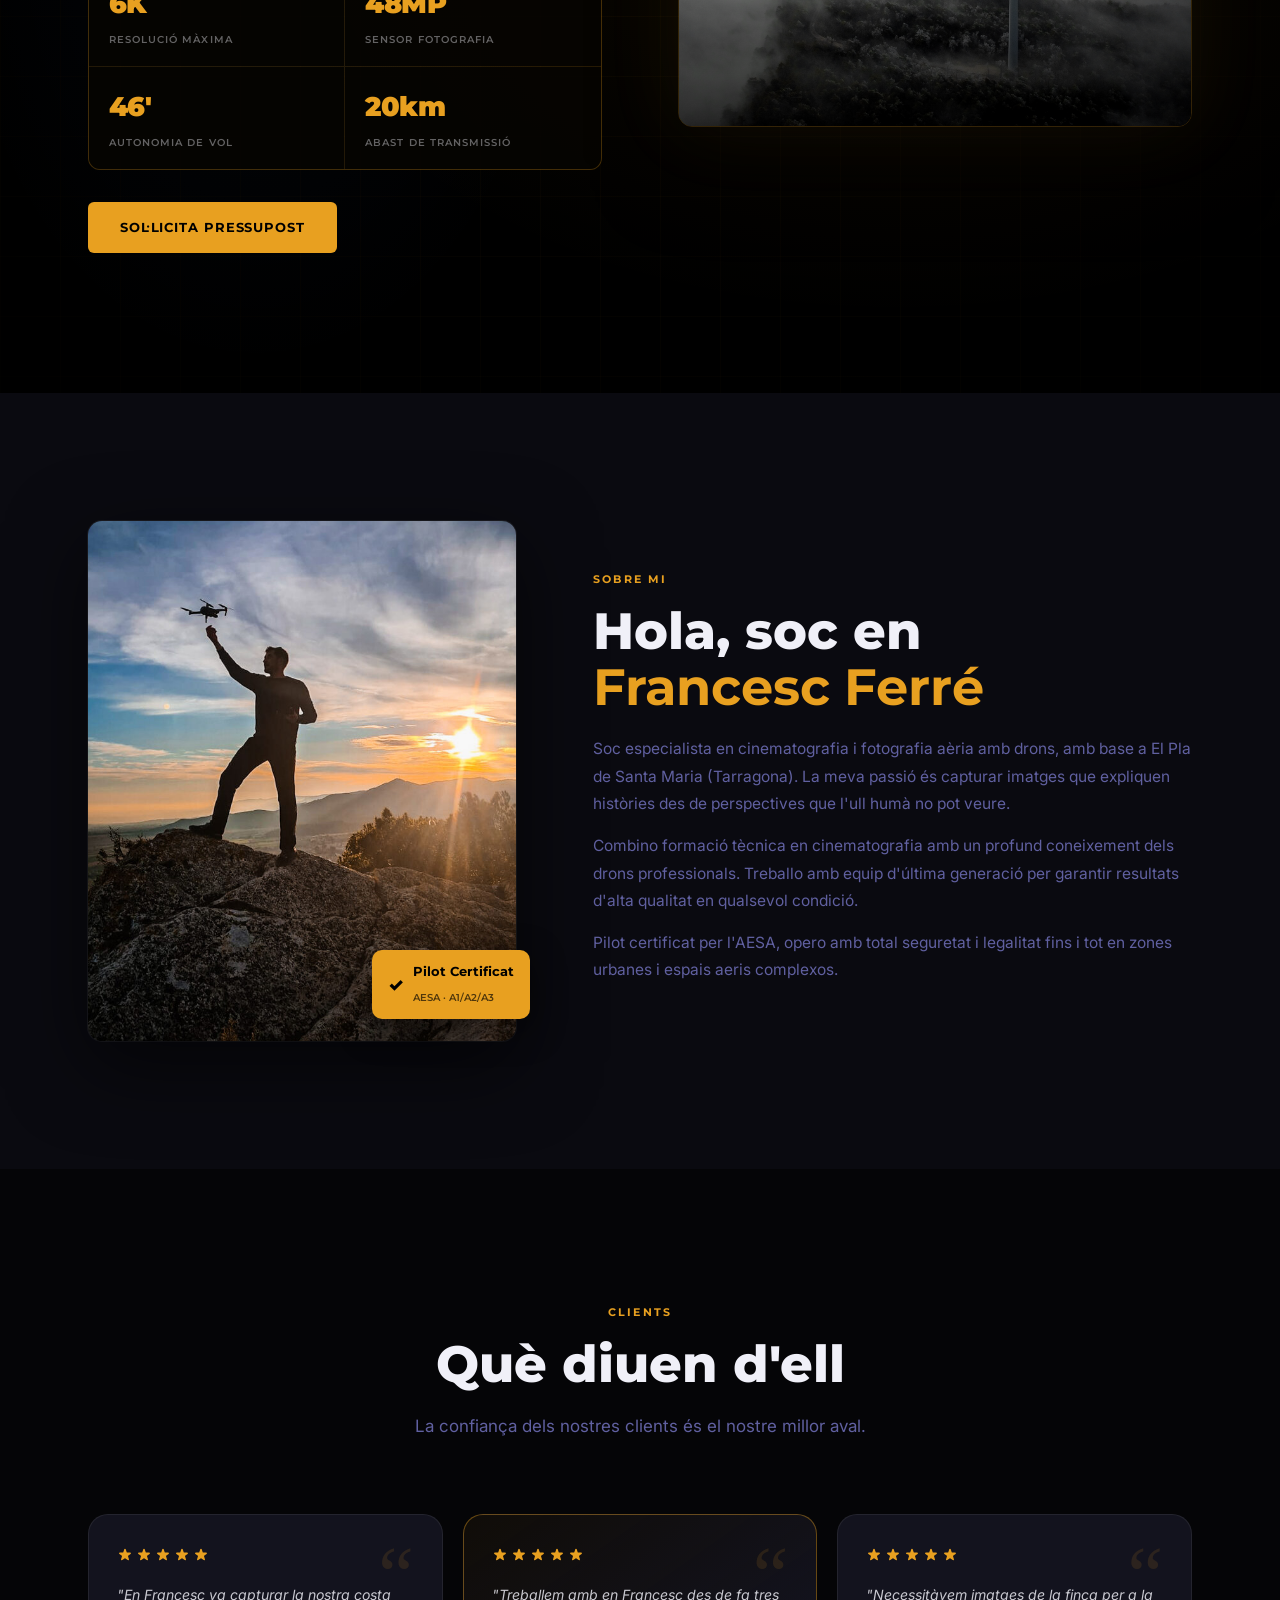
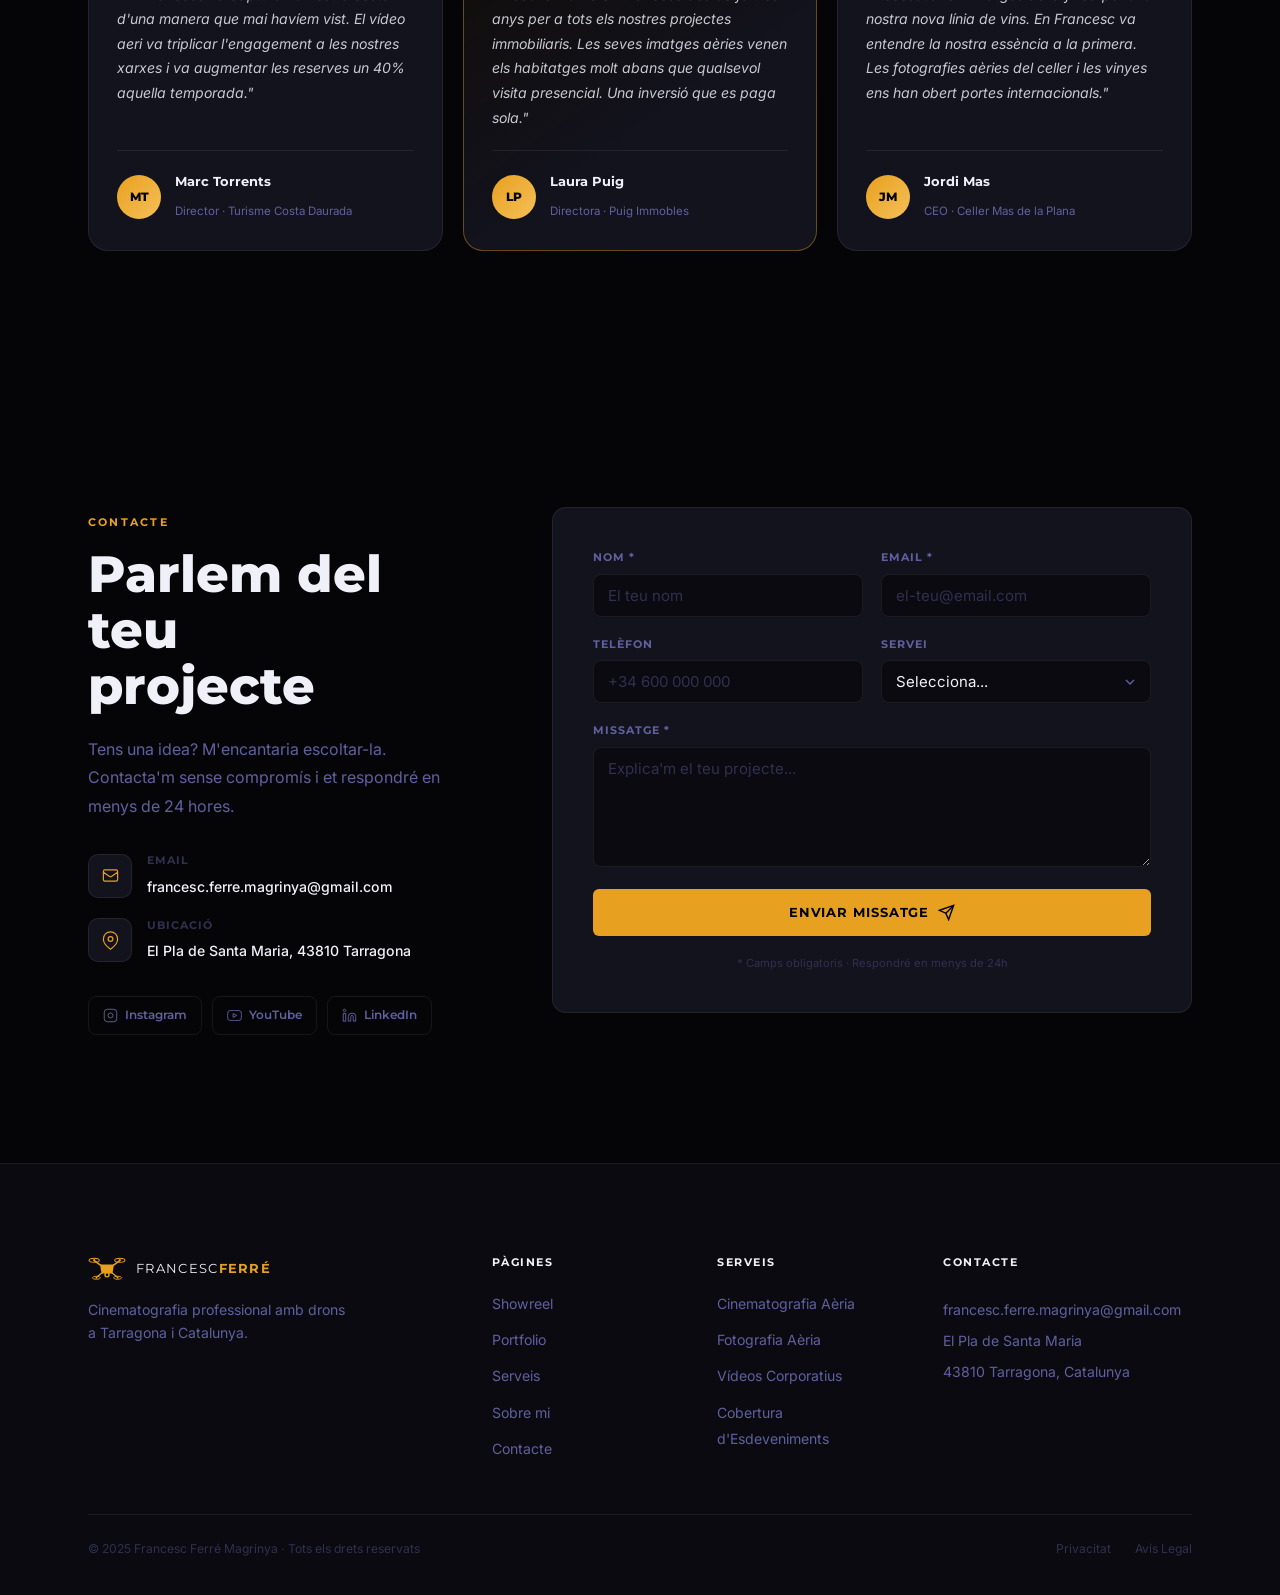
==== commit 5f0e256b: "Secció Testimonis: 3 quotes de clients amb estrelles, avatar i disseny premium" ====
--- a/index.html
+++ b/index.html
@@ -63,7 +63,7 @@
   <link rel="preconnect" href="https://fonts.googleapis.com">
   <link rel="preconnect" href="https://fonts.gstatic.com" crossorigin>
   <link href="https://fonts.googleapis.com/css2?family=Montserrat:wght@400;600;700;800;900&family=Inter:wght@300;400;500&display=swap" rel="stylesheet">
-  <link rel="stylesheet" href="css/style.css?v=12">
+  <link rel="stylesheet" href="css/style.css?v=13">
 </head>
 <body>
 
@@ -576,6 +576,74 @@
       </div>
     </section>
 
+    <!-- TESTIMONIS -->
+    <section id="testimonis" class="testimonis section">
+      <div class="container">
+        <header class="section__header" data-animate>
+          <span class="section__label">Clients</span>
+          <h2 class="section__title">Què diuen d'ell</h2>
+          <p class="section__desc">La confiança dels nostres clients és el nostre millor aval.</p>
+        </header>
+
+        <div class="testimonis__grid">
+
+          <blockquote class="testi-card" data-animate>
+            <div class="testi-card__stars" aria-label="5 estrelles">
+              <svg viewBox="0 0 20 20" fill="currentColor"><path d="M9.049 2.927c.3-.921 1.603-.921 1.902 0l1.07 3.292a1 1 0 00.95.69h3.462c.969 0 1.371 1.24.588 1.81l-2.8 2.034a1 1 0 00-.364 1.118l1.07 3.292c.3.921-.755 1.688-1.54 1.118l-2.8-2.034a1 1 0 00-1.175 0l-2.8 2.034c-.784.57-1.838-.197-1.539-1.118l1.07-3.292a1 1 0 00-.364-1.118L2.98 8.72c-.783-.57-.38-1.81.588-1.81h3.461a1 1 0 00.951-.69l1.07-3.292z"/></svg>
+              <svg viewBox="0 0 20 20" fill="currentColor"><path d="M9.049 2.927c.3-.921 1.603-.921 1.902 0l1.07 3.292a1 1 0 00.95.69h3.462c.969 0 1.371 1.24.588 1.81l-2.8 2.034a1 1 0 00-.364 1.118l1.07 3.292c.3.921-.755 1.688-1.54 1.118l-2.8-2.034a1 1 0 00-1.175 0l-2.8 2.034c-.784.57-1.838-.197-1.539-1.118l1.07-3.292a1 1 0 00-.364-1.118L2.98 8.72c-.783-.57-.38-1.81.588-1.81h3.461a1 1 0 00.951-.69l1.07-3.292z"/></svg>
+              <svg viewBox="0 0 20 20" fill="currentColor"><path d="M9.049 2.927c.3-.921 1.603-.921 1.902 0l1.07 3.292a1 1 0 00.95.69h3.462c.969 0 1.371 1.24.588 1.81l-2.8 2.034a1 1 0 00-.364 1.118l1.07 3.292c.3.921-.755 1.688-1.54 1.118l-2.8-2.034a1 1 0 00-1.175 0l-2.8 2.034c-.784.57-1.838-.197-1.539-1.118l1.07-3.292a1 1 0 00-.364-1.118L2.98 8.72c-.783-.57-.38-1.81.588-1.81h3.461a1 1 0 00.951-.69l1.07-3.292z"/></svg>
+              <svg viewBox="0 0 20 20" fill="currentColor"><path d="M9.049 2.927c.3-.921 1.603-.921 1.902 0l1.07 3.292a1 1 0 00.95.69h3.462c.969 0 1.371 1.24.588 1.81l-2.8 2.034a1 1 0 00-.364 1.118l1.07 3.292c.3.921-.755 1.688-1.54 1.118l-2.8-2.034a1 1 0 00-1.175 0l-2.8 2.034c-.784.57-1.838-.197-1.539-1.118l1.07-3.292a1 1 0 00-.364-1.118L2.98 8.72c-.783-.57-.38-1.81.588-1.81h3.461a1 1 0 00.951-.69l1.07-3.292z"/></svg>
+              <svg viewBox="0 0 20 20" fill="currentColor"><path d="M9.049 2.927c.3-.921 1.603-.921 1.902 0l1.07 3.292a1 1 0 00.95.69h3.462c.969 0 1.371 1.24.588 1.81l-2.8 2.034a1 1 0 00-.364 1.118l1.07 3.292c.3.921-.755 1.688-1.54 1.118l-2.8-2.034a1 1 0 00-1.175 0l-2.8 2.034c-.784.57-1.838-.197-1.539-1.118l1.07-3.292a1 1 0 00-.364-1.118L2.98 8.72c-.783-.57-.38-1.81.588-1.81h3.461a1 1 0 00.951-.69l1.07-3.292z"/></svg>
+            </div>
+            <p class="testi-card__text">"En Francesc va capturar la nostra costa d'una manera que mai havíem vist. El vídeo aeri va triplicar l'engagement a les nostres xarxes i va augmentar les reserves un 40% aquella temporada."</p>
+            <footer class="testi-card__author">
+              <div class="testi-card__avatar">MT</div>
+              <div>
+                <cite class="testi-card__name">Marc Torrents</cite>
+                <span class="testi-card__role">Director · Turisme Costa Daurada</span>
+              </div>
+            </footer>
+          </blockquote>
+
+          <blockquote class="testi-card testi-card--featured" data-animate>
+            <div class="testi-card__stars" aria-label="5 estrelles">
+              <svg viewBox="0 0 20 20" fill="currentColor"><path d="M9.049 2.927c.3-.921 1.603-.921 1.902 0l1.07 3.292a1 1 0 00.95.69h3.462c.969 0 1.371 1.24.588 1.81l-2.8 2.034a1 1 0 00-.364 1.118l1.07 3.292c.3.921-.755 1.688-1.54 1.118l-2.8-2.034a1 1 0 00-1.175 0l-2.8 2.034c-.784.57-1.838-.197-1.539-1.118l1.07-3.292a1 1 0 00-.364-1.118L2.98 8.72c-.783-.57-.38-1.81.588-1.81h3.461a1 1 0 00.951-.69l1.07-3.292z"/></svg>
+              <svg viewBox="0 0 20 20" fill="currentColor"><path d="M9.049 2.927c.3-.921 1.603-.921 1.902 0l1.07 3.292a1 1 0 00.95.69h3.462c.969 0 1.371 1.24.588 1.81l-2.8 2.034a1 1 0 00-.364 1.118l1.07 3.292c.3.921-.755 1.688-1.54 1.118l-2.8-2.034a1 1 0 00-1.175 0l-2.8 2.034c-.784.57-1.838-.197-1.539-1.118l1.07-3.292a1 1 0 00-.364-1.118L2.98 8.72c-.783-.57-.38-1.81.588-1.81h3.461a1 1 0 00.951-.69l1.07-3.292z"/></svg>
+              <svg viewBox="0 0 20 20" fill="currentColor"><path d="M9.049 2.927c.3-.921 1.603-.921 1.902 0l1.07 3.292a1 1 0 00.95.69h3.462c.969 0 1.371 1.24.588 1.81l-2.8 2.034a1 1 0 00-.364 1.118l1.07 3.292c.3.921-.755 1.688-1.54 1.118l-2.8-2.034a1 1 0 00-1.175 0l-2.8 2.034c-.784.57-1.838-.197-1.539-1.118l1.07-3.292a1 1 0 00-.364-1.118L2.98 8.72c-.783-.57-.38-1.81.588-1.81h3.461a1 1 0 00.951-.69l1.07-3.292z"/></svg>
+              <svg viewBox="0 0 20 20" fill="currentColor"><path d="M9.049 2.927c.3-.921 1.603-.921 1.902 0l1.07 3.292a1 1 0 00.95.69h3.462c.969 0 1.371 1.24.588 1.81l-2.8 2.034a1 1 0 00-.364 1.118l1.07 3.292c.3.921-.755 1.688-1.54 1.118l-2.8-2.034a1 1 0 00-1.175 0l-2.8 2.034c-.784.57-1.838-.197-1.539-1.118l1.07-3.292a1 1 0 00-.364-1.118L2.98 8.72c-.783-.57-.38-1.81.588-1.81h3.461a1 1 0 00.951-.69l1.07-3.292z"/></svg>
+              <svg viewBox="0 0 20 20" fill="currentColor"><path d="M9.049 2.927c.3-.921 1.603-.921 1.902 0l1.07 3.292a1 1 0 00.95.69h3.462c.969 0 1.371 1.24.588 1.81l-2.8 2.034a1 1 0 00-.364 1.118l1.07 3.292c.3.921-.755 1.688-1.54 1.118l-2.8-2.034a1 1 0 00-1.175 0l-2.8 2.034c-.784.57-1.838-.197-1.539-1.118l1.07-3.292a1 1 0 00-.364-1.118L2.98 8.72c-.783-.57-.38-1.81.588-1.81h3.461a1 1 0 00.951-.69l1.07-3.292z"/></svg>
+            </div>
+            <p class="testi-card__text">"Treballem amb en Francesc des de fa tres anys per a tots els nostres projectes immobiliaris. Les seves imatges aèries venen els habitatges molt abans que qualsevol visita presencial. Una inversió que es paga sola."</p>
+            <footer class="testi-card__author">
+              <div class="testi-card__avatar">LP</div>
+              <div>
+                <cite class="testi-card__name">Laura Puig</cite>
+                <span class="testi-card__role">Directora · Puig Immobles</span>
+              </div>
+            </footer>
+          </blockquote>
+
+          <blockquote class="testi-card" data-animate>
+            <div class="testi-card__stars" aria-label="5 estrelles">
+              <svg viewBox="0 0 20 20" fill="currentColor"><path d="M9.049 2.927c.3-.921 1.603-.921 1.902 0l1.07 3.292a1 1 0 00.95.69h3.462c.969 0 1.371 1.24.588 1.81l-2.8 2.034a1 1 0 00-.364 1.118l1.07 3.292c.3.921-.755 1.688-1.54 1.118l-2.8-2.034a1 1 0 00-1.175 0l-2.8 2.034c-.784.57-1.838-.197-1.539-1.118l1.07-3.292a1 1 0 00-.364-1.118L2.98 8.72c-.783-.57-.38-1.81.588-1.81h3.461a1 1 0 00.951-.69l1.07-3.292z"/></svg>
+              <svg viewBox="0 0 20 20" fill="currentColor"><path d="M9.049 2.927c.3-.921 1.603-.921 1.902 0l1.07 3.292a1 1 0 00.95.69h3.462c.969 0 1.371 1.24.588 1.81l-2.8 2.034a1 1 0 00-.364 1.118l1.07 3.292c.3.921-.755 1.688-1.54 1.118l-2.8-2.034a1 1 0 00-1.175 0l-2.8 2.034c-.784.57-1.838-.197-1.539-1.118l1.07-3.292a1 1 0 00-.364-1.118L2.98 8.72c-.783-.57-.38-1.81.588-1.81h3.461a1 1 0 00.951-.69l1.07-3.292z"/></svg>
+              <svg viewBox="0 0 20 20" fill="currentColor"><path d="M9.049 2.927c.3-.921 1.603-.921 1.902 0l1.07 3.292a1 1 0 00.95.69h3.462c.969 0 1.371 1.24.588 1.81l-2.8 2.034a1 1 0 00-.364 1.118l1.07 3.292c.3.921-.755 1.688-1.54 1.118l-2.8-2.034a1 1 0 00-1.175 0l-2.8 2.034c-.784.57-1.838-.197-1.539-1.118l1.07-3.292a1 1 0 00-.364-1.292a1 1 0 00-.364-1.118L2.98 8.72c-.783-.57-.38-1.81.588-1.81h3.461a1 1 0 00.951-.69l1.07-3.292z"/></svg>
+              <svg viewBox="0 0 20 20" fill="currentColor"><path d="M9.049 2.927c.3-.921 1.603-.921 1.902 0l1.07 3.292a1 1 0 00.95.69h3.462c.969 0 1.371 1.24.588 1.81l-2.8 2.034a1 1 0 00-.364 1.118l1.07 3.292c.3.921-.755 1.688-1.54 1.118l-2.8-2.034a1 1 0 00-1.175 0l-2.8 2.034c-.784.57-1.838-.197-1.539-1.118l1.07-3.292a1 1 0 00-.364-1.118L2.98 8.72c-.783-.57-.38-1.81.588-1.81h3.461a1 1 0 00.951-.69l1.07-3.292z"/></svg>
+              <svg viewBox="0 0 20 20" fill="currentColor"><path d="M9.049 2.927c.3-.921 1.603-.921 1.902 0l1.07 3.292a1 1 0 00.95.69h3.462c.969 0 1.371 1.24.588 1.81l-2.8 2.034a1 1 0 00-.364 1.118l1.07 3.292c.3.921-.755 1.688-1.54 1.118l-2.8-2.034a1 1 0 00-1.175 0l-2.8 2.034c-.784.57-1.838-.197-1.539-1.118l1.07-3.292a1 1 0 00-.364-1.118L2.98 8.72c-.783-.57-.38-1.81.588-1.81h3.461a1 1 0 00.951-.69l1.07-3.292z"/></svg>
+            </div>
+            <p class="testi-card__text">"Necessitàvem imatges de la finca per a la nostra nova línia de vins. En Francesc va entendre la nostra essència a la primera. Les fotografies aèries del celler i les vinyes ens han obert portes internacionals."</p>
+            <footer class="testi-card__author">
+              <div class="testi-card__avatar">JM</div>
+              <div>
+                <cite class="testi-card__name">Jordi Mas</cite>
+                <span class="testi-card__role">CEO · Celler Mas de la Plana</span>
+              </div>
+            </footer>
+          </blockquote>
+
+        </div>
+      </div>
+    </section>
 
     <!-- CONTACTE -->
     <section id="contacte" class="contacte section">
--- a/css/style.css
+++ b/css/style.css
@@ -880,6 +880,76 @@
 }
 
 /* =====================================================
+   TESTIMONIS
+===================================================== */
+.testimonis__grid {
+  display: grid;
+  grid-template-columns: repeat(3, 1fr);
+  gap: 20px;
+}
+
+.testi-card {
+  background: var(--card);
+  border: 1px solid var(--border);
+  border-radius: 20px;
+  padding: 32px 28px 28px;
+  display: flex; flex-direction: column; gap: 20px;
+  position: relative;
+  transition: border-color var(--tr), transform var(--tr);
+}
+.testi-card::before {
+  content: '\201C';
+  position: absolute;
+  top: 20px; right: 28px;
+  font-size: 5rem; line-height: 1;
+  font-family: Georgia, serif;
+  color: rgba(232,160,32,0.12);
+  pointer-events: none;
+}
+.testi-card:hover { border-color: rgba(232,160,32,0.3); transform: translateY(-3px); }
+
+.testi-card--featured {
+  border-color: rgba(232,160,32,0.4);
+  background: linear-gradient(145deg, rgba(232,160,32,0.05) 0%, var(--card) 60%);
+}
+
+.testi-card__stars {
+  display: flex; gap: 3px;
+}
+.testi-card__stars svg { width: 16px; height: 16px; color: var(--gold); }
+
+.testi-card__text {
+  font-size: 0.88rem; line-height: 1.75;
+  color: rgba(240,240,248,0.82);
+  flex: 1;
+  font-style: italic;
+}
+
+.testi-card__author {
+  display: flex; align-items: center; gap: 14px;
+  border-top: 1px solid var(--border);
+  padding-top: 20px;
+}
+
+.testi-card__avatar {
+  width: 44px; height: 44px; border-radius: 50%;
+  background: linear-gradient(135deg, var(--gold), var(--gold-l));
+  display: flex; align-items: center; justify-content: center;
+  font-family: var(--fh); font-size: 0.75rem; font-weight: 800;
+  color: #000; flex-shrink: 0;
+}
+
+.testi-card__name {
+  display: block;
+  font-family: var(--fh); font-size: 0.82rem; font-weight: 700;
+  color: var(--white); font-style: normal;
+  margin-bottom: 3px;
+}
+.testi-card__role {
+  font-size: 0.72rem; color: var(--grey);
+}
+
+/* =====================================================
    DRONE SHOWCASE (DJI-style)
 ===================================================== */
 .drone-showcase {
@@ -1208,6 +1278,7 @@
 
   .serveis__grid { grid-template-columns: 1fr; }
   .preus__grid { grid-template-columns: 1fr; gap: 28px; }
+  .testimonis__grid { grid-template-columns: 1fr; gap: 20px; }
 
   .drone-showcase__inner { grid-template-columns: 1fr; text-align: center; }
   .drone-showcase__right { order: -1; }
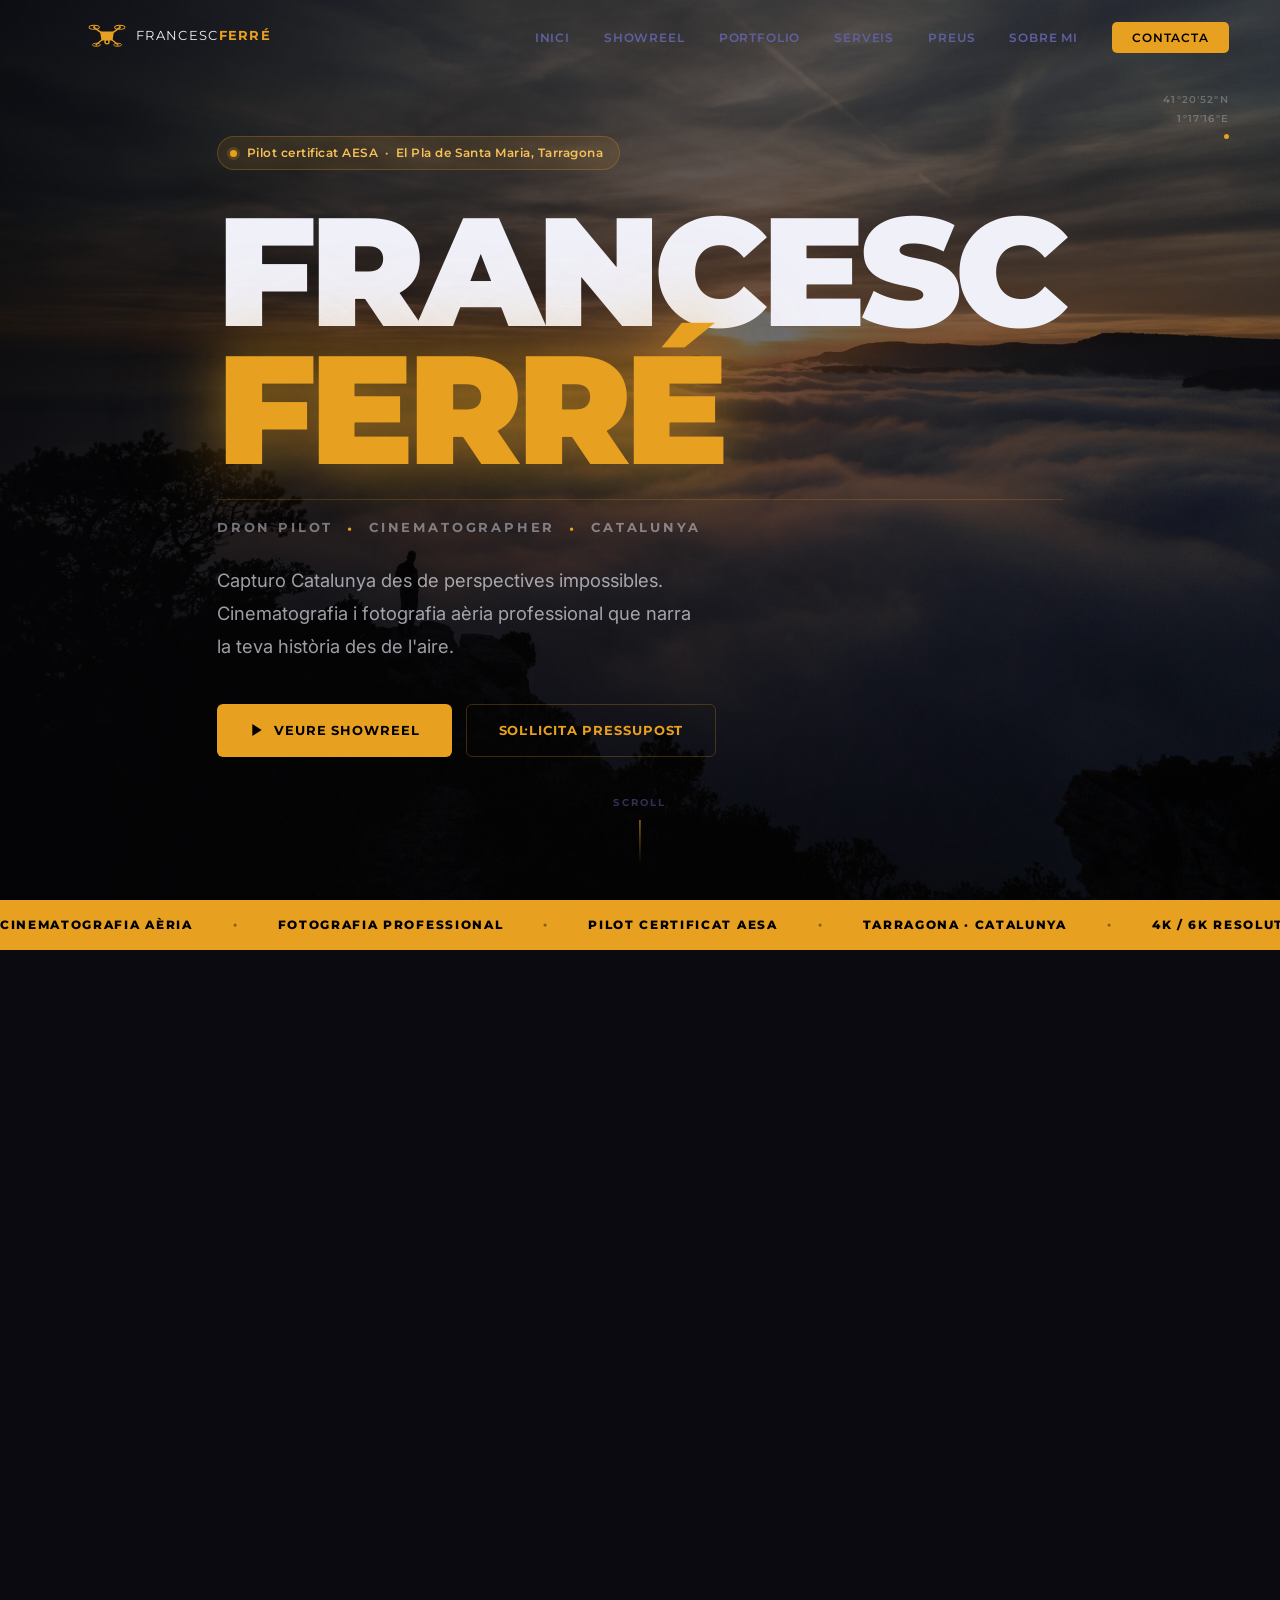
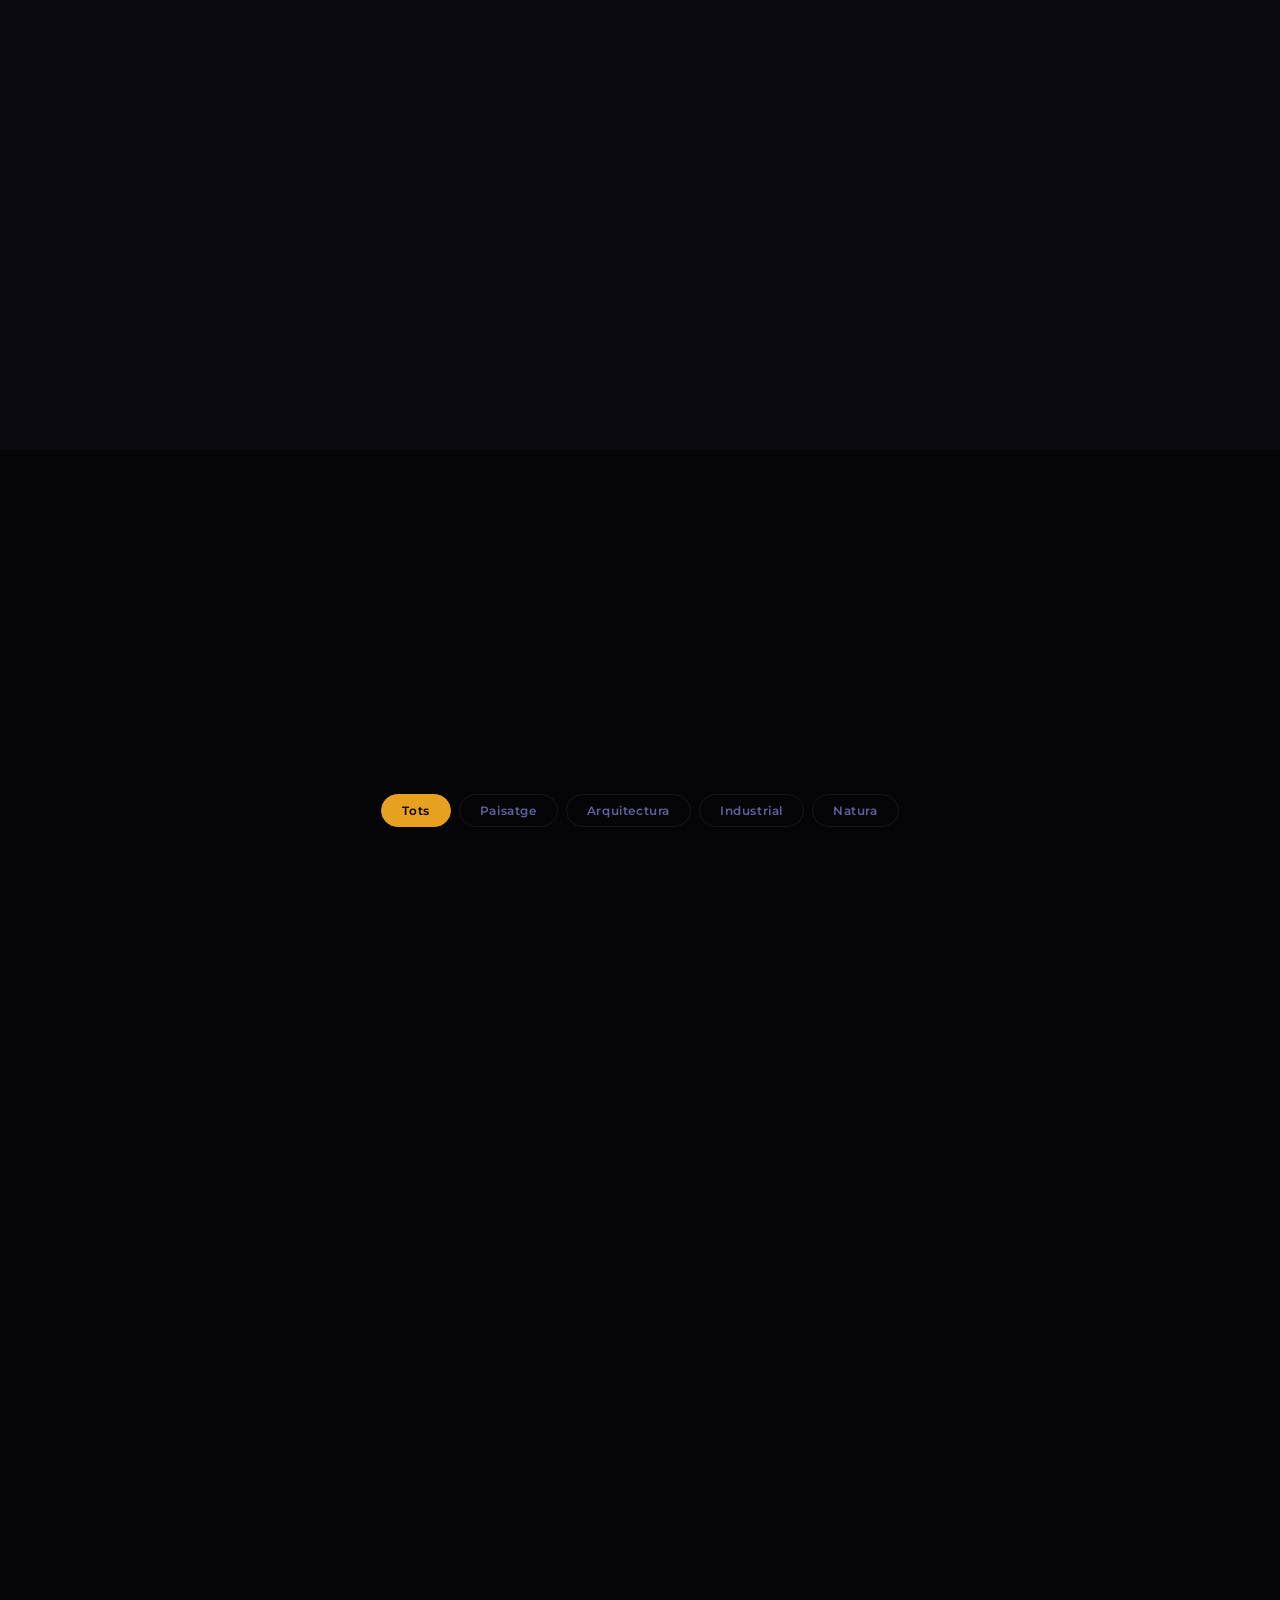
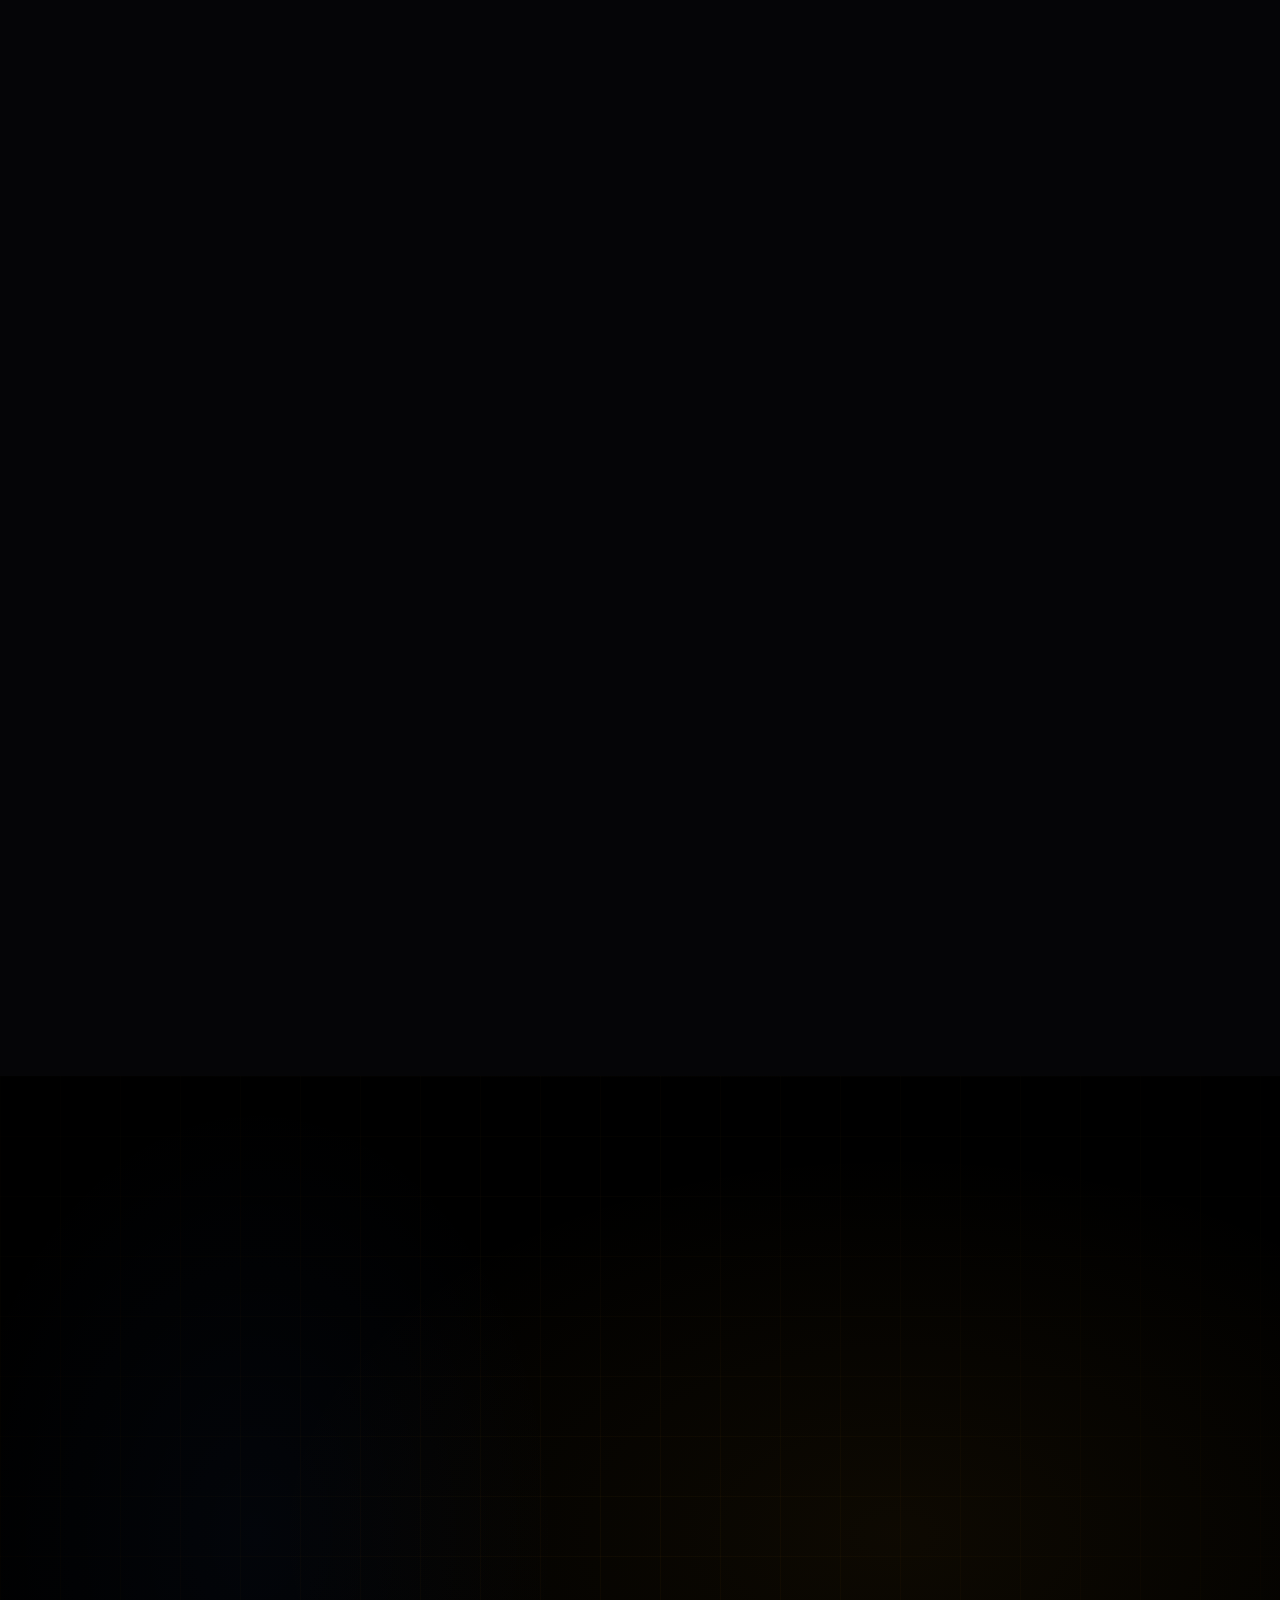
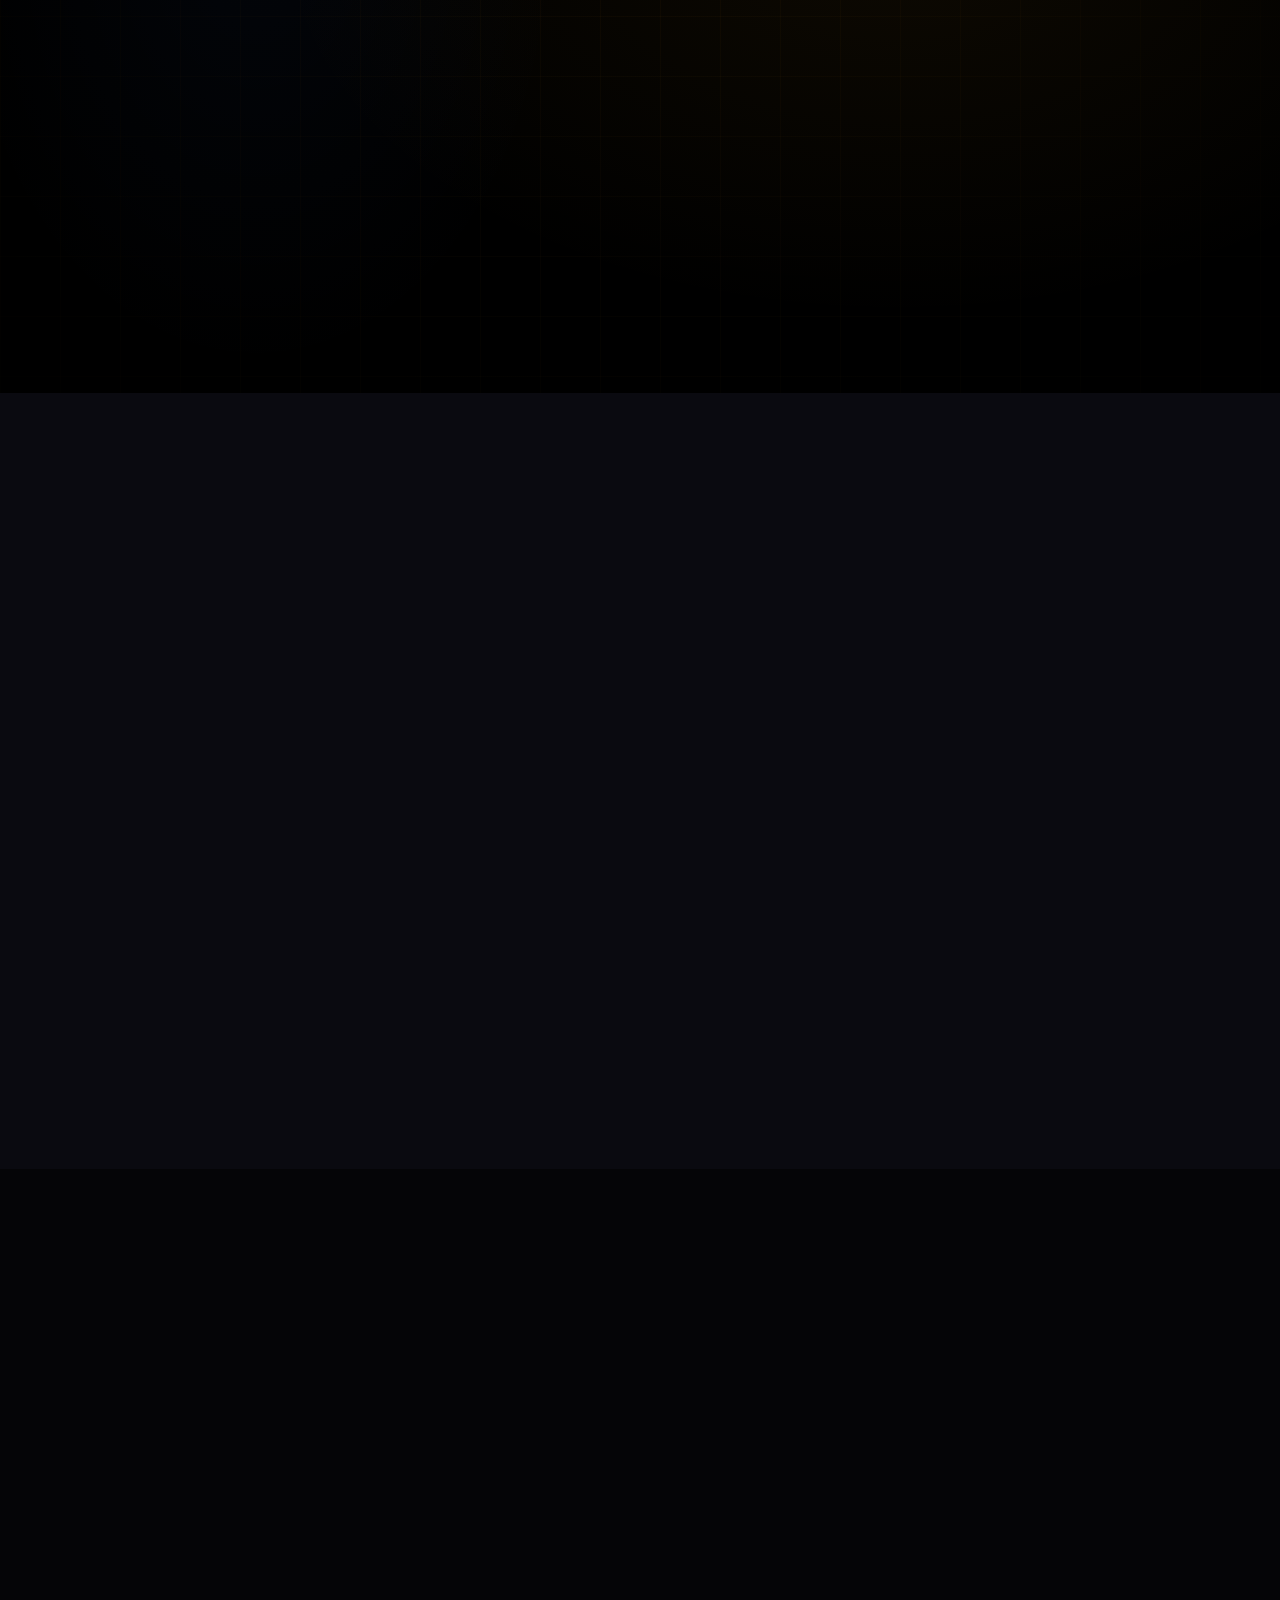
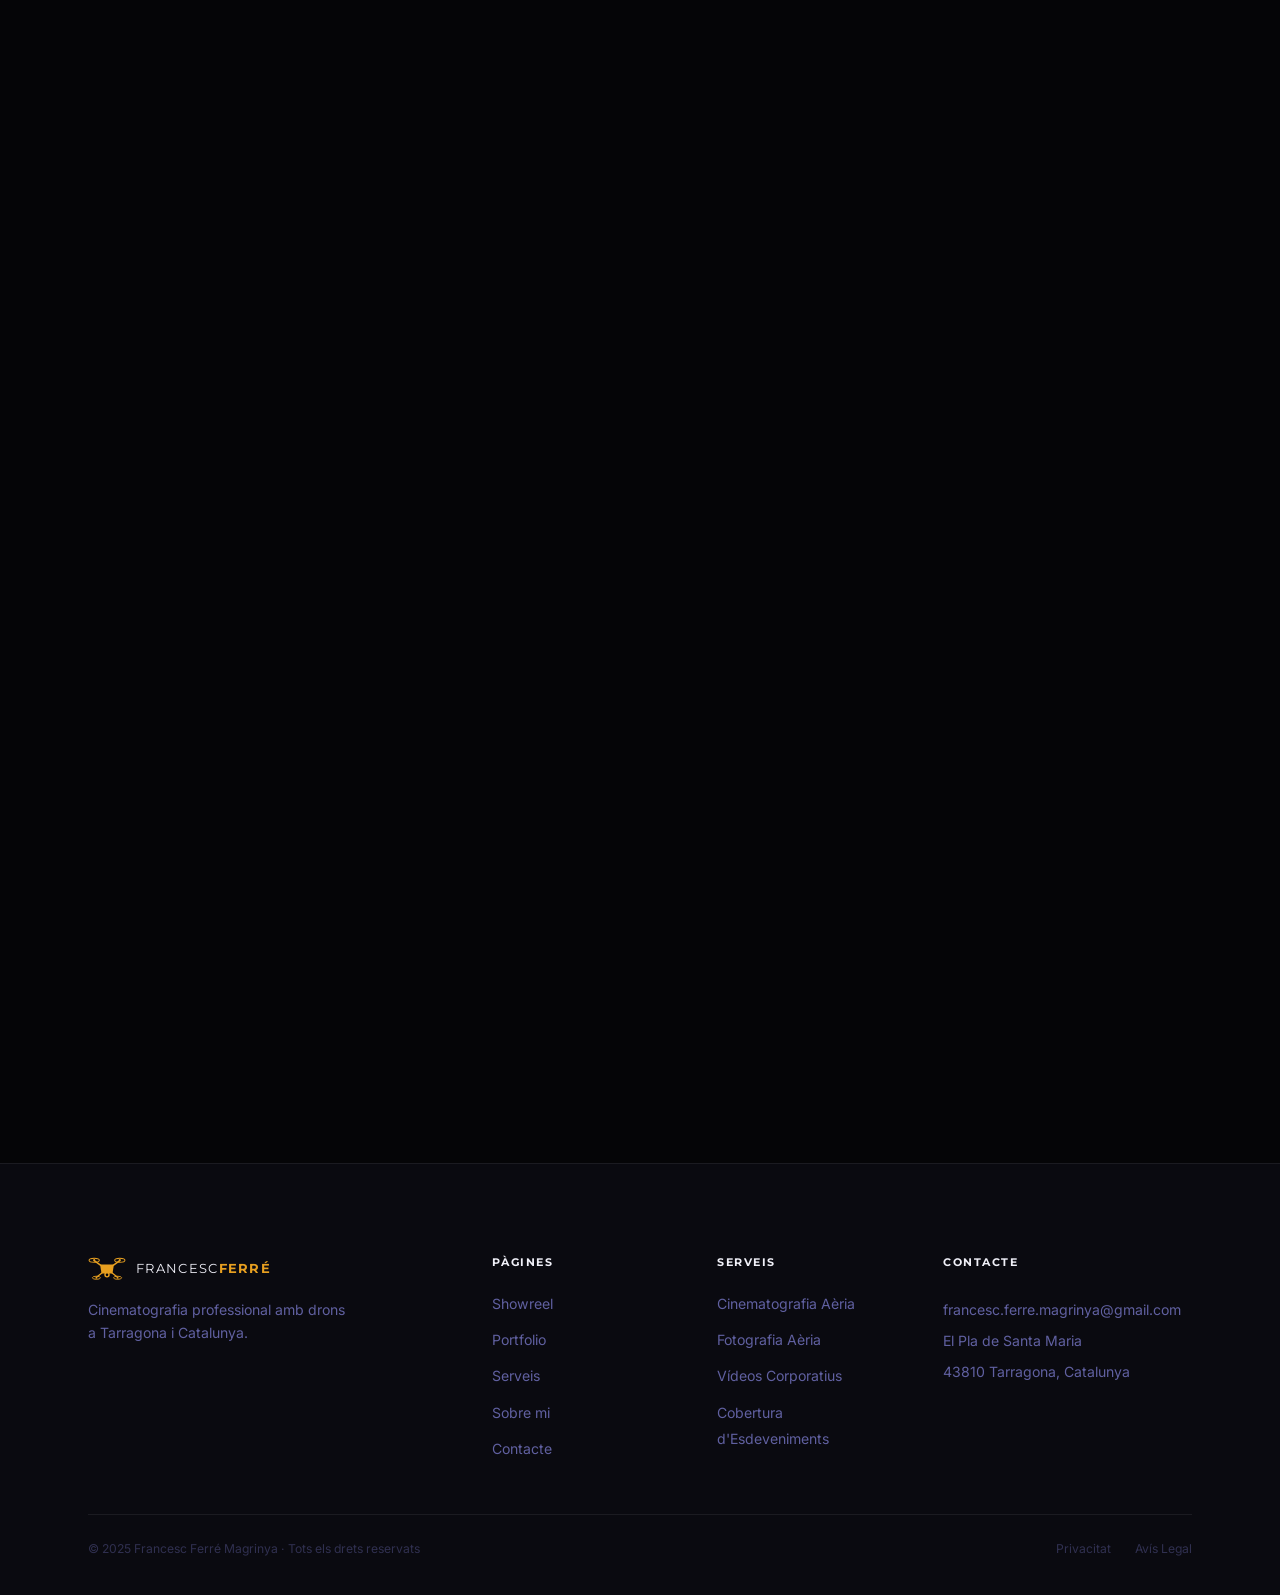
==== commit 259f1bbe: "Parallax: hero content flota i es desvaneix, drone-showcase bg, animacions entrada més cinematogràfi" ====
--- a/index.html
+++ b/index.html
@@ -63,7 +63,7 @@
   <link rel="preconnect" href="https://fonts.googleapis.com">
   <link rel="preconnect" href="https://fonts.gstatic.com" crossorigin>
   <link href="https://fonts.googleapis.com/css2?family=Montserrat:wght@400;600;700;800;900&family=Inter:wght@300;400;500&display=swap" rel="stylesheet">
-  <link rel="stylesheet" href="css/style.css?v=13">
+  <link rel="stylesheet" href="css/style.css?v=14">
 </head>
 <body>
 
@@ -809,6 +809,6 @@
     <svg viewBox="0 0 24 24" fill="none" stroke="currentColor" stroke-width="2.5"><polyline points="18 15 12 9 6 15"/></svg>
   </button>
 
-  <script src="js/main.js?v=10"></script>
+  <script src="js/main.js?v=11"></script>
 </body>
 </html>
--- a/css/style.css
+++ b/css/style.css
@@ -314,6 +314,7 @@
   z-index: 2;
   padding-top: var(--nav-h);
   padding-bottom: 80px;
+  will-change: transform, opacity;
 }
 
 /* Animació d'entrada per elements hero */
@@ -1210,11 +1211,16 @@
    ANIMACIONS SCROLL
 ===================================================== */
 [data-animate] {
-  transition: opacity .6s ease, transform .6s ease;
+  opacity: 0;
+  transform: translateY(28px);
+  transition: opacity .75s cubic-bezier(0.16, 1, 0.3, 1), transform .75s cubic-bezier(0.16, 1, 0.3, 1);
 }
 [data-animate].is-visible {
   opacity: 1 !important;
   transform: none !important;
+}
+@media (prefers-reduced-motion: reduce) {
+  [data-animate] { transition: opacity .3s ease; transform: none; }
 }
 
 /* =====================================================
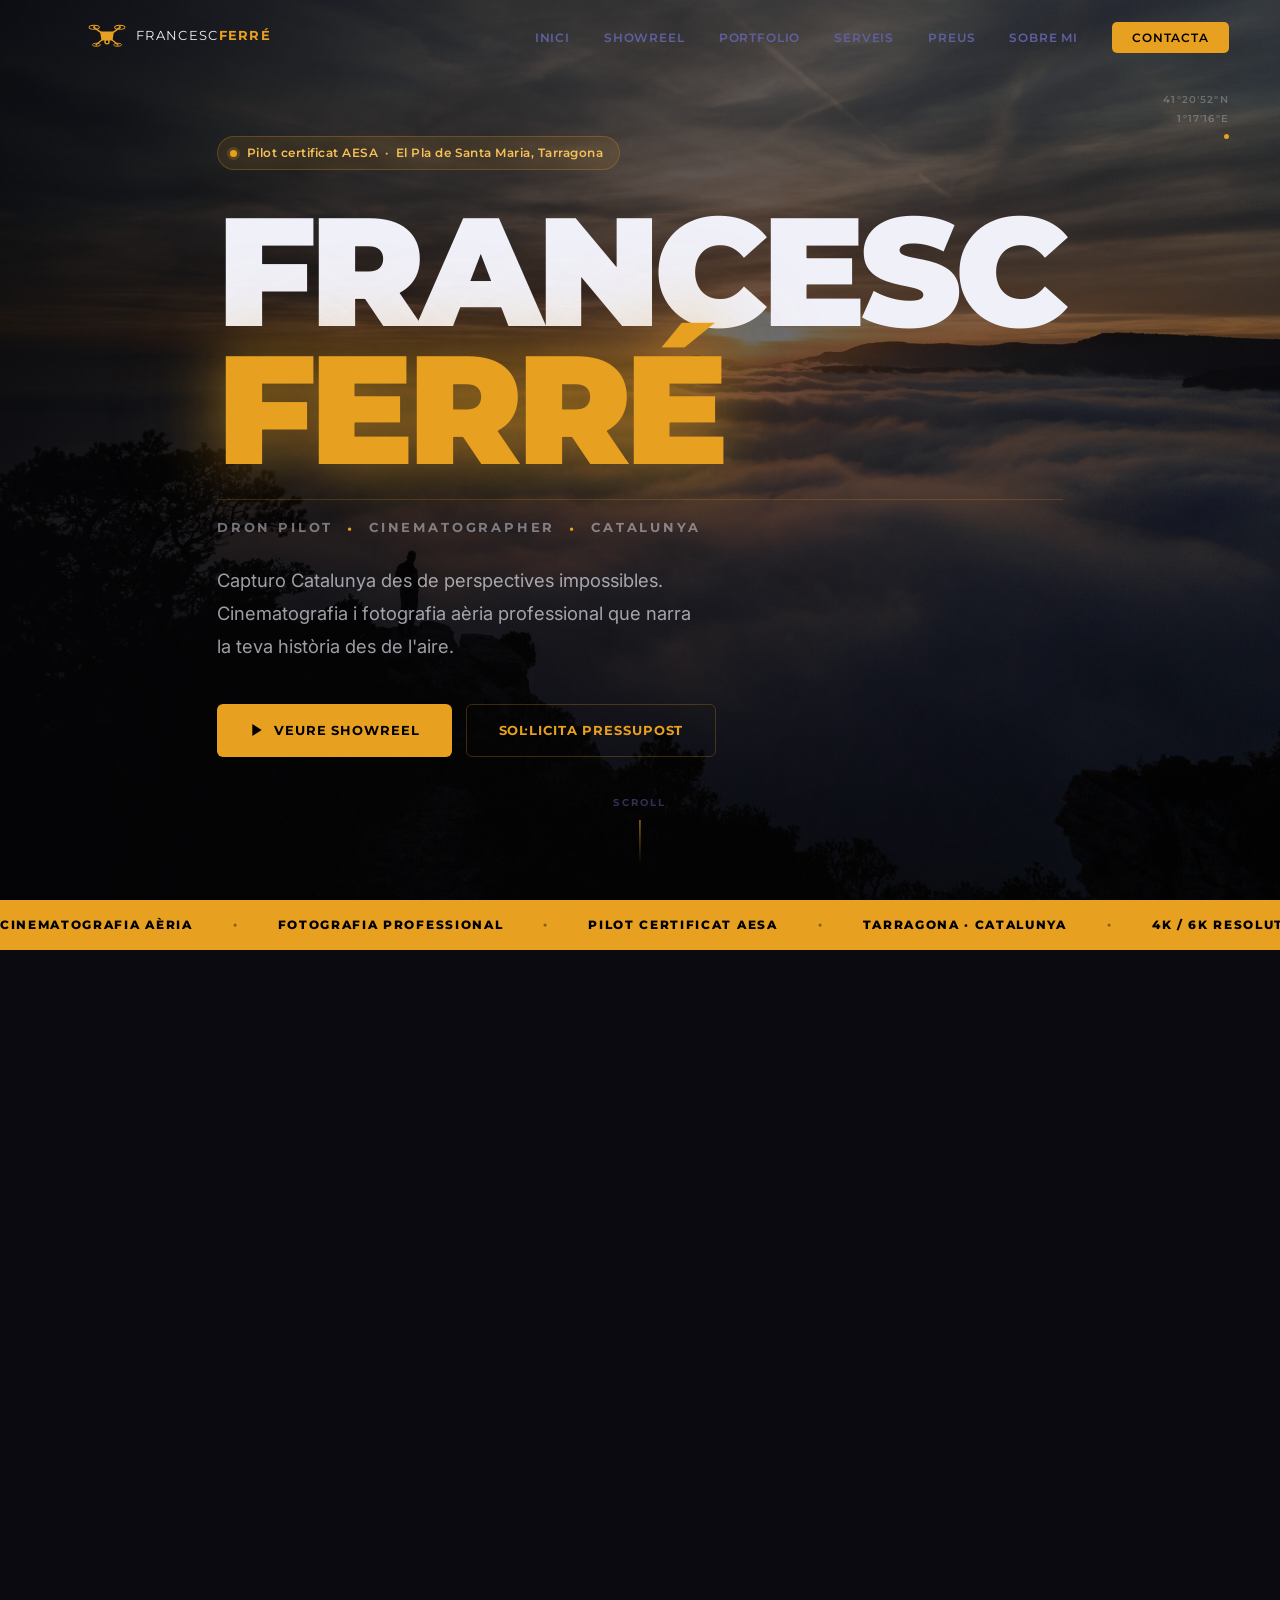
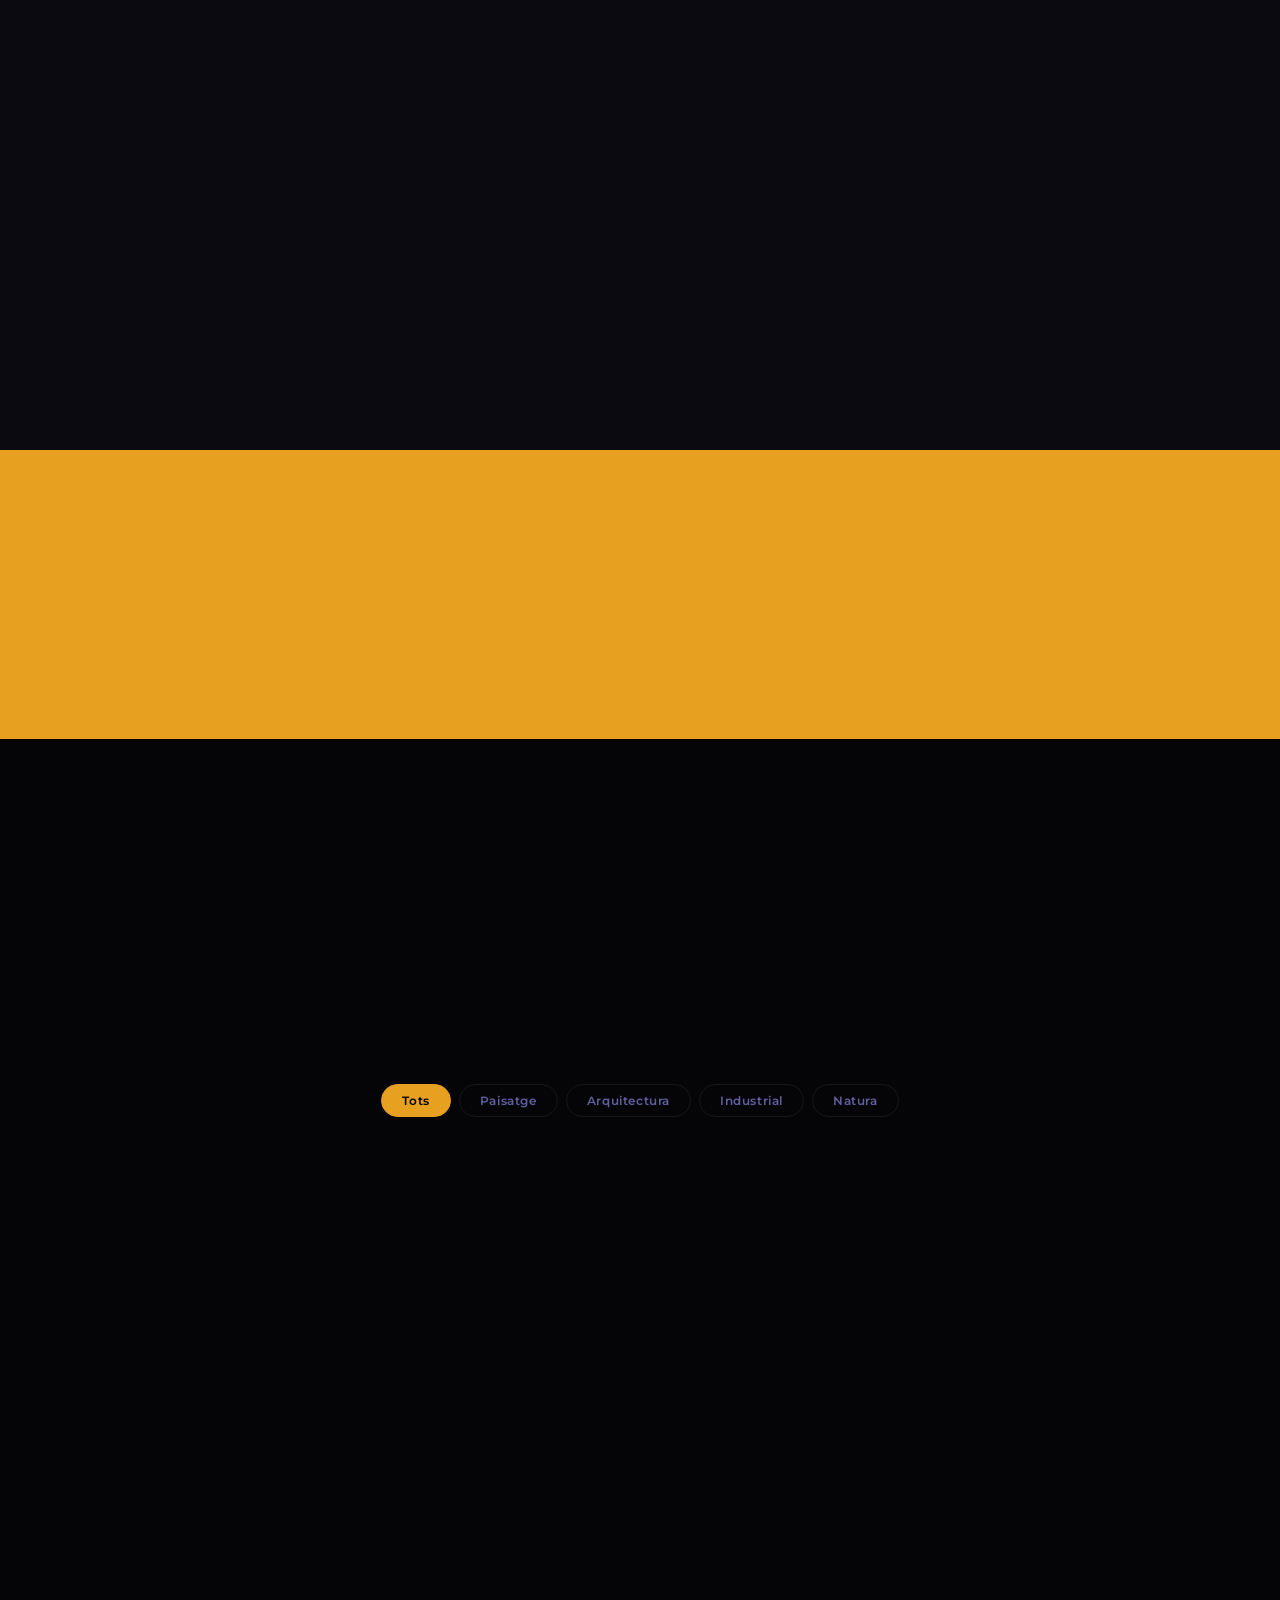
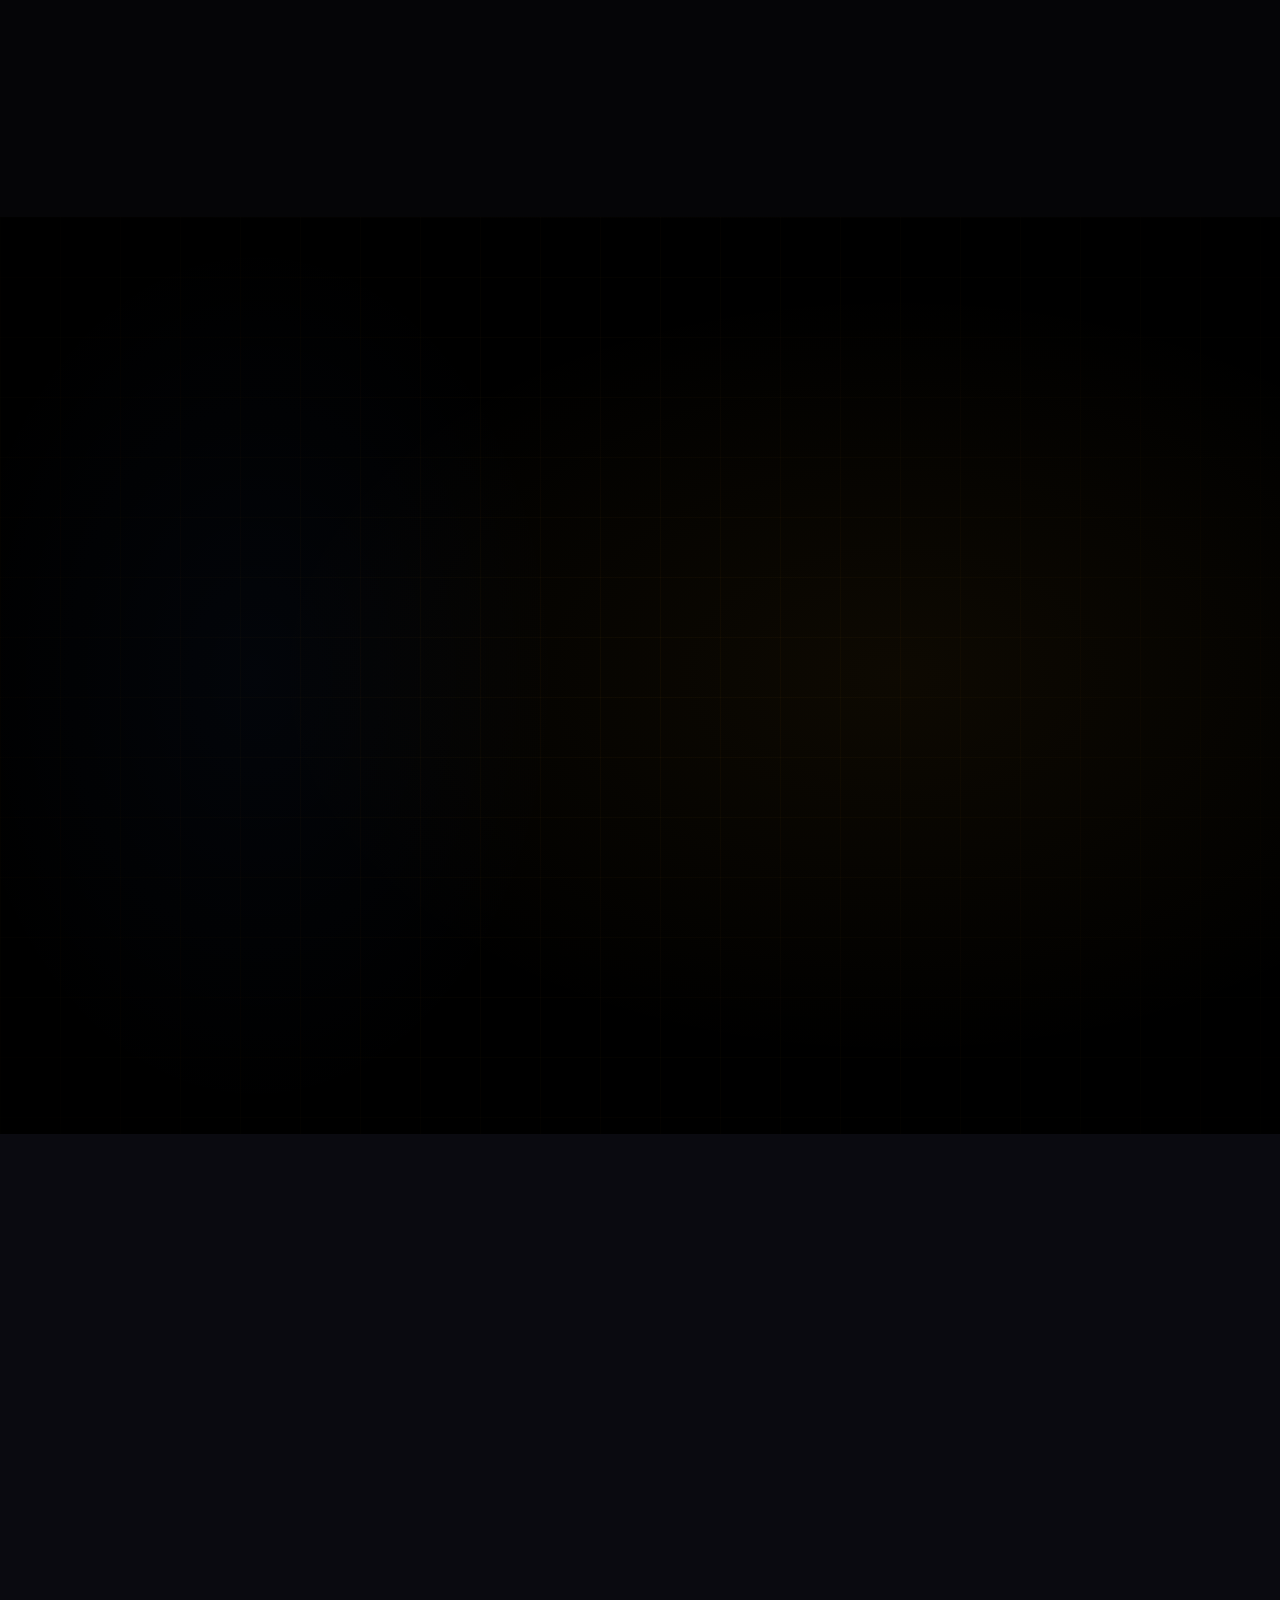
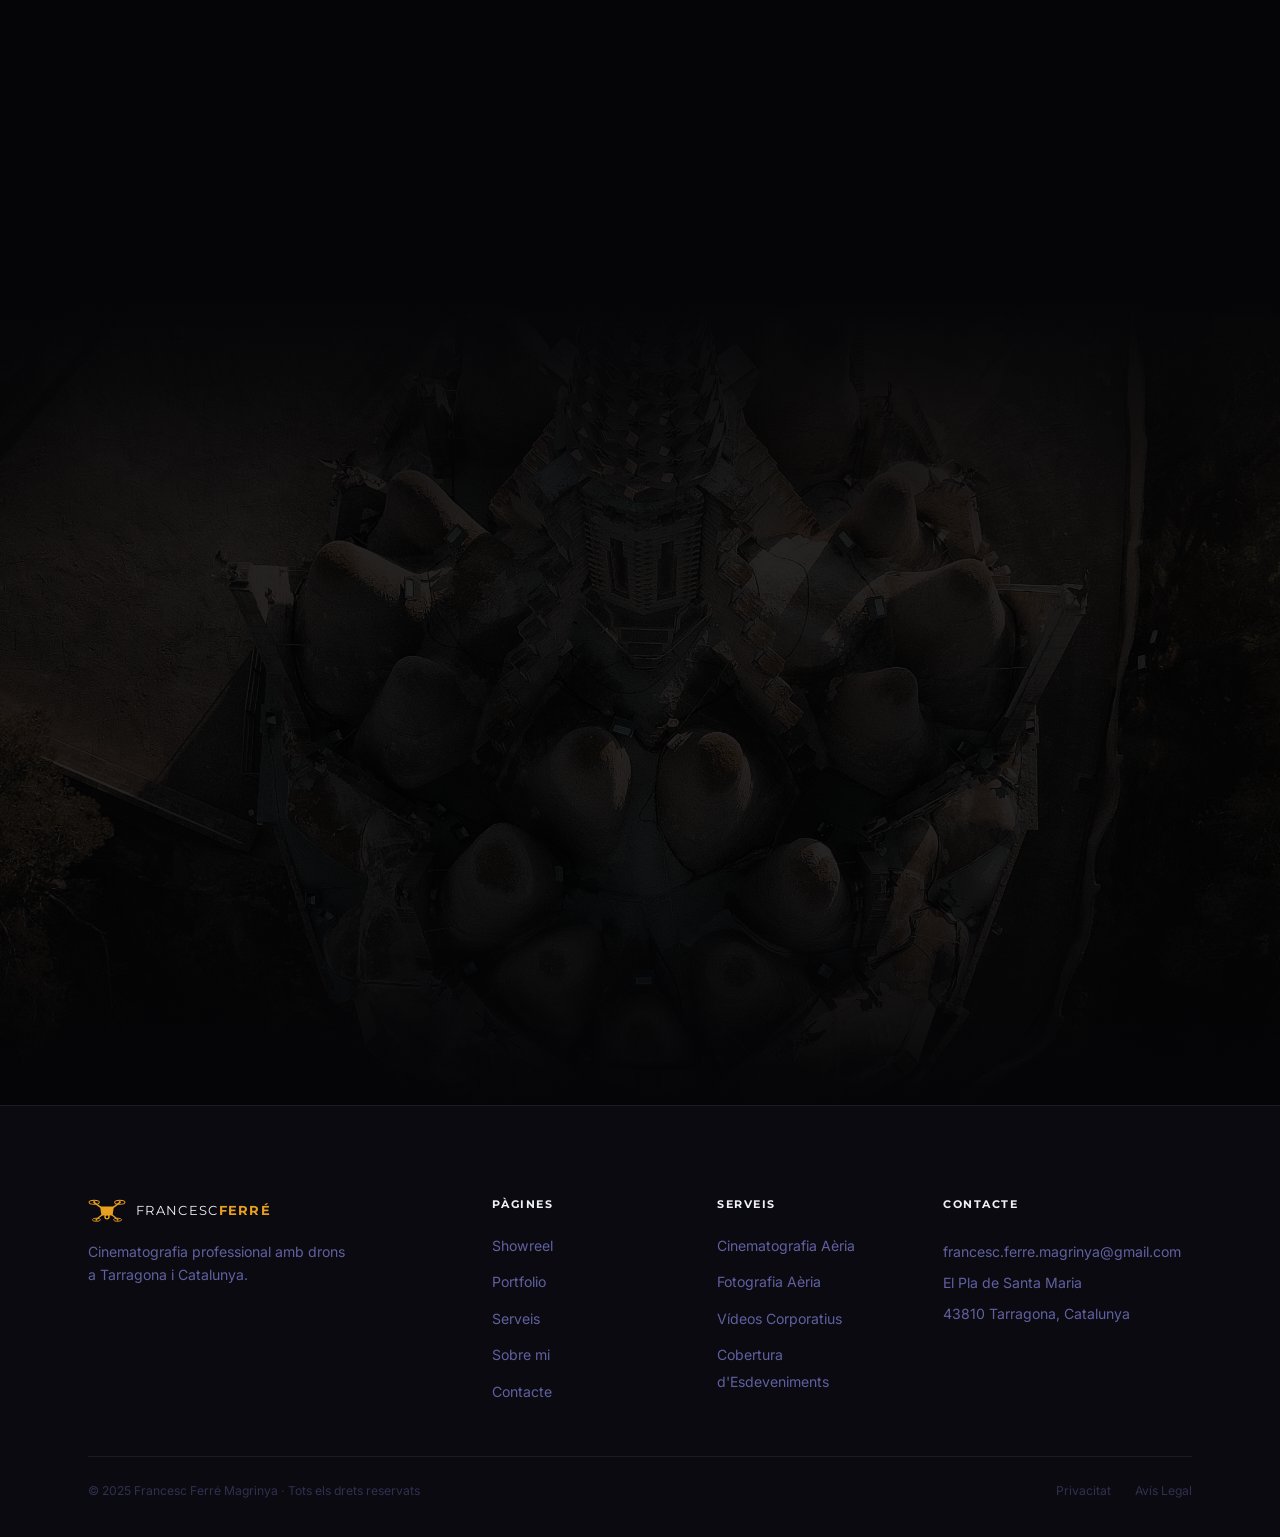
==== commit 571e3ddc: "Millores visuals i interactives: partícules hero, stats, portfolio +3, CTA final, tilt 3D - Hero: ca" ====
--- a/index.html
+++ b/index.html
@@ -153,6 +153,7 @@
         <iframe src="https://www.youtube.com/embed/hu8MrCl1UP0?autoplay=1&mute=1&loop=1&playlist=hu8MrCl1UP0&controls=0&rel=0&modestbranding=1&playsinline=1&showinfo=0" frameborder="0" allow="autoplay; fullscreen" allowfullscreen title=""></iframe>
       </div>
       <div class="hero__overlay" aria-hidden="true"></div>
+      <canvas class="hero__canvas" id="hero-canvas" aria-hidden="true"></canvas>
 
       <!-- Coordenades GPS decoratives -->
       <div class="hero__coords" aria-hidden="true">
@@ -228,6 +229,30 @@
       </div>
     </section>
 
+    <!-- STATS -->
+    <section class="stats">
+      <div class="container">
+        <div class="stats__grid">
+          <div class="stat" data-animate>
+            <div class="stat__val"><span class="stat__n" data-count="50">0</span><span>+</span></div>
+            <p class="stat__lbl">Clients satisfets</p>
+          </div>
+          <div class="stat" data-animate>
+            <div class="stat__val"><span class="stat__n" data-count="200">0</span><span>+</span></div>
+            <p class="stat__lbl">Projectes completats</p>
+          </div>
+          <div class="stat" data-animate>
+            <div class="stat__val"><span class="stat__n" data-count="5">0</span><span>+</span></div>
+            <p class="stat__lbl">Anys d'experiència</p>
+          </div>
+          <div class="stat" data-animate>
+            <div class="stat__val"><span class="stat__n" data-count="15">0</span><span>K+</span></div>
+            <p class="stat__lbl">Fotografies aèries</p>
+          </div>
+        </div>
+      </div>
+    </section>
+
     <!-- PORTFOLIO -->
     <section id="portfolio" class="portfolio section">
       <div class="container">
@@ -305,6 +330,45 @@
               <div class="portfolio-item__info">
                 <span class="portfolio-item__cat">Natura</span>
                 <h3>Terra i Ànima</h3>
+              </div>
+              <div class="portfolio-item__zoom">
+                <svg viewBox="0 0 24 24" fill="none" stroke="currentColor" stroke-width="2"><circle cx="11" cy="11" r="8"/><line x1="21" y1="21" x2="16.65" y2="16.65"/><line x1="11" y1="8" x2="11" y2="14"/><line x1="8" y1="11" x2="14" y2="11"/></svg>
+              </div>
+            </div>
+          </article>
+
+          <article class="portfolio-item" role="button" tabindex="0" data-category="paisatge" data-animate style="grid-row:3;grid-column:1">
+            <img src="MONTSENT-44.jpg" alt="Montsent de Pallars des de l'aire" loading="lazy">
+            <div class="portfolio-item__overlay">
+              <div class="portfolio-item__info">
+                <span class="portfolio-item__cat">Paisatge</span>
+                <h3>Montsent de Pallars</h3>
+              </div>
+              <div class="portfolio-item__zoom">
+                <svg viewBox="0 0 24 24" fill="none" stroke="currentColor" stroke-width="2"><circle cx="11" cy="11" r="8"/><line x1="21" y1="21" x2="16.65" y2="16.65"/><line x1="11" y1="8" x2="11" y2="14"/><line x1="8" y1="11" x2="14" y2="11"/></svg>
+              </div>
+            </div>
+          </article>
+
+          <article class="portfolio-item" role="button" tabindex="0" data-category="paisatge" data-animate style="grid-row:3;grid-column:2">
+            <img src="trailrider-30.jpg" alt="Alta muntanya i bosc des de perspectiva aèria" loading="lazy">
+            <div class="portfolio-item__overlay">
+              <div class="portfolio-item__info">
+                <span class="portfolio-item__cat">Paisatge</span>
+                <h3>Alta Muntanya</h3>
+              </div>
+              <div class="portfolio-item__zoom">
+                <svg viewBox="0 0 24 24" fill="none" stroke="currentColor" stroke-width="2"><circle cx="11" cy="11" r="8"/><line x1="21" y1="21" x2="16.65" y2="16.65"/><line x1="11" y1="8" x2="11" y2="14"/><line x1="8" y1="11" x2="14" y2="11"/></svg>
+              </div>
+            </div>
+          </article>
+
+          <article class="portfolio-item" role="button" tabindex="0" data-category="arquitectura" data-animate style="grid-row:3;grid-column:3">
+            <img src="taull-10.JPG" alt="Taüll medieval i Pirineus des de l'aire" loading="lazy">
+            <div class="portfolio-item__overlay">
+              <div class="portfolio-item__info">
+                <span class="portfolio-item__cat">Arquitectura</span>
+                <h3>Taüll des de l'Aire</h3>
               </div>
               <div class="portfolio-item__zoom">
                 <svg viewBox="0 0 24 24" fill="none" stroke="currentColor" stroke-width="2"><circle cx="11" cy="11" r="8"/><line x1="21" y1="21" x2="16.65" y2="16.65"/><line x1="11" y1="8" x2="11" y2="14"/><line x1="8" y1="11" x2="14" y2="11"/></svg>
@@ -350,7 +414,7 @@
 
         <div class="serveis__grid">
 
-          <article class="service-card" data-animate>
+          <article class="service-card" data-animate data-tilt>
             <div class="service-card__num" aria-hidden="true">01</div>
             <div class="service-card__icon" aria-hidden="true">
               <svg viewBox="0 0 24 24" fill="none" stroke="currentColor" stroke-width="1.5"><path d="M15 10l4.553-2.069A1 1 0 0121 8.868V15.13a1 1 0 01-1.447.899L15 14M3 8h12v8H3a1 1 0 01-1-1V9a1 1 0 011-1z"/></svg>
@@ -360,7 +424,7 @@
             <span class="service-card__tag">Cinema · Publicitat · Música</span>
           </article>
 
-          <article class="service-card" data-animate>
+          <article class="service-card" data-animate data-tilt>
             <div class="service-card__num" aria-hidden="true">02</div>
             <div class="service-card__icon" aria-hidden="true">
               <svg viewBox="0 0 24 24" fill="none" stroke="currentColor" stroke-width="1.5"><path d="M3 9a2 2 0 012-2h.93a2 2 0 001.664-.89l.812-1.22A2 2 0 0110.07 4h3.86a2 2 0 011.664.89l.812 1.22A2 2 0 0018.07 7H19a2 2 0 012 2v9a2 2 0 01-2 2H5a2 2 0 01-2-2V9z"/><circle cx="12" cy="13" r="3"/></svg>
@@ -370,7 +434,7 @@
             <span class="service-card__tag">Immobiliàri · Arquitectura · Premsa</span>
           </article>
 
-          <article class="service-card" data-animate>
+          <article class="service-card" data-animate data-tilt>
             <div class="service-card__num" aria-hidden="true">03</div>
             <div class="service-card__icon" aria-hidden="true">
               <svg viewBox="0 0 24 24" fill="none" stroke="currentColor" stroke-width="1.5"><rect x="2" y="7" width="20" height="14" rx="2"/><path d="M16 3l-4 4-4-4"/></svg>
@@ -380,7 +444,7 @@
             <span class="service-card__tag">Empreses · Marques · Institucions</span>
           </article>
 
-          <article class="service-card" data-animate>
+          <article class="service-card" data-animate data-tilt>
             <div class="service-card__num" aria-hidden="true">04</div>
             <div class="service-card__icon" aria-hidden="true">
               <svg viewBox="0 0 24 24" fill="none" stroke="currentColor" stroke-width="1.5"><path d="M4.318 6.318a4.5 4.5 0 000 6.364L12 20.364l7.682-7.682a4.5 4.5 0 00-6.364-6.364L12 7.636l-1.318-1.318a4.5 4.5 0 00-6.364 0z"/></svg>
@@ -390,7 +454,7 @@
             <span class="service-card__tag">Casaments · Concerts · Esports</span>
           </article>
 
-          <article class="service-card" data-animate>
+          <article class="service-card" data-animate data-tilt>
             <div class="service-card__num" aria-hidden="true">05</div>
             <div class="service-card__icon" aria-hidden="true">
               <svg viewBox="0 0 24 24" fill="none" stroke="currentColor" stroke-width="1.5"><path d="M21 10c0 7-9 13-9 13s-9-6-9-13a9 9 0 0118 0z"/><circle cx="12" cy="10" r="3"/></svg>
@@ -400,7 +464,7 @@
             <span class="service-card__tag">Turisme · Hotels · Destinacions</span>
           </article>
 
-          <article class="service-card" data-animate>
+          <article class="service-card" data-animate data-tilt>
             <div class="service-card__num" aria-hidden="true">06</div>
             <div class="service-card__icon" aria-hidden="true">
               <svg viewBox="0 0 24 24" fill="none" stroke="currentColor" stroke-width="1.5"><path d="M9 3H5a2 2 0 00-2 2v4m6-6h10a2 2 0 012 2v4M9 3v18m0 0h10a2 2 0 002-2V9M9 21H5a2 2 0 01-2-2V9m0 0h18"/></svg>
@@ -425,7 +489,7 @@
 
         <div class="preus__grid">
 
-          <div class="preu-card" data-animate>
+          <div class="preu-card" data-animate data-tilt>
             <div class="preu-card__head">
               <span class="preu-card__label">Bàsic</span>
               <div class="preu-card__price"><span class="preu-card__amount">299</span><span class="preu-card__cur">€</span></div>
@@ -443,7 +507,7 @@
             <a href="#contacte" class="btn btn--ghost preu-card__cta">Sol·licitar</a>
           </div>
 
-          <div class="preu-card preu-card--featured" data-animate>
+          <div class="preu-card preu-card--featured" data-animate data-tilt>
             <div class="preu-card__badge">Més popular</div>
             <div class="preu-card__head">
               <span class="preu-card__label">Professional</span>
@@ -462,7 +526,7 @@
             <a href="#contacte" class="btn btn--gold preu-card__cta">Sol·licitar</a>
           </div>
 
-          <div class="preu-card" data-animate>
+          <div class="preu-card" data-animate data-tilt>
             <div class="preu-card__head">
               <span class="preu-card__label">Premium</span>
               <div class="preu-card__price"><span class="preu-card__amount">999</span><span class="preu-card__cur">€+</span></div>
@@ -739,6 +803,20 @@
             </form>
           </div>
 
+        </div>
+      </div>
+    </section>
+
+    <!-- CTA FINAL -->
+    <section class="cta-final" aria-label="Crida a l'acció">
+      <div class="cta-final__bg" style="background-image:url('MONTSENT-44.jpg')" aria-hidden="true"></div>
+      <div class="cta-final__overlay" aria-hidden="true"></div>
+      <div class="container cta-final__inner">
+        <span class="section__label" data-animate>Preparat per volar?</span>
+        <h2 class="cta-final__title" data-animate>Fem possible<br>l'<span>impossible</span></h2>
+        <p data-animate>Cada projecte és únic. Contacta'ns avui i comencem<br>a crear junts des de l'aire.</p>
+        <div data-animate>
+          <a href="#contacte" class="btn btn--gold">Sol·licita pressupost gratis</a>
         </div>
       </div>
     </section>
--- a/css/style.css
+++ b/css/style.css
@@ -309,9 +309,16 @@
   z-index: 2;
 }
 
+.hero__canvas {
+  position: absolute;
+  inset: 0;
+  z-index: 3;
+  pointer-events: none;
+}
+
 .hero__content {
   position: relative;
-  z-index: 2;
+  z-index: 4;
   padding-top: var(--nav-h);
   padding-bottom: 80px;
   will-change: transform, opacity;
@@ -358,7 +365,7 @@
   position: absolute;
   top: calc(var(--nav-h) + 20px);
   right: clamp(18px, 4vw, 52px);
-  z-index: 3;
+  z-index: 4;
   display: flex;
   flex-direction: column;
   align-items: flex-end;
@@ -431,7 +438,7 @@
   flex-direction: column;
   align-items: center;
   gap: 10px;
-  z-index: 2;
+  z-index: 4;
   color: var(--grey-d);
 }
 .hero__scroll span {
@@ -527,7 +534,7 @@
 .portfolio__grid {
   display: grid;
   grid-template-columns: repeat(3, 1fr);
-  grid-template-rows: repeat(2, 440px);
+  grid-auto-rows: 440px;
   gap: 12px;
 }
 
@@ -817,7 +824,14 @@
 .preu-card--featured {
   border-color: var(--gold);
   background: linear-gradient(145deg, rgba(232,160,32,0.06) 0%, var(--card) 60%);
-}
+  animation: glowPulse 4s ease-in-out infinite;
+}
+
+@keyframes glowPulse {
+  0%, 100% { box-shadow: 0 0 0 1px rgba(232,160,32,0.3); }
+  50% { box-shadow: 0 0 30px rgba(232,160,32,0.2), 0 0 60px rgba(232,160,32,0.08); }
+}
+
 .preu-card--featured:hover { border-color: var(--gold-l); }
 
 .preu-card__badge {
@@ -878,6 +892,55 @@
   font-size: 0.78rem; color: var(--grey);
   max-width: 640px; margin: 0 auto;
   line-height: 1.7;
+}
+
+/* =====================================================
+   CTA FINAL
+===================================================== */
+.cta-final {
+  position: relative;
+  padding: clamp(100px, 14vw, 160px) 0;
+  overflow: hidden;
+  text-align: center;
+}
+.cta-final__bg {
+  position: absolute;
+  inset: 0;
+  background-size: cover;
+  background-position: center;
+  filter: brightness(0.18) saturate(0.5);
+  transform: scale(1.06);
+}
+.cta-final__overlay {
+  position: absolute;
+  inset: 0;
+  background:
+    linear-gradient(to bottom, var(--bg) 0%, rgba(5,5,7,0.15) 30%, rgba(5,5,7,0.15) 70%, var(--bg) 100%);
+}
+.cta-final__inner {
+  position: relative;
+  z-index: 1;
+  display: flex;
+  flex-direction: column;
+  align-items: center;
+  gap: 28px;
+  max-width: 680px;
+  margin: 0 auto;
+}
+.cta-final__title {
+  font-family: var(--fh);
+  font-size: clamp(3rem, 7.5vw, 5.5rem);
+  font-weight: 900;
+  line-height: 0.95;
+  letter-spacing: -0.04em;
+  color: var(--white);
+}
+.cta-final__title span { color: var(--gold); }
+.cta-final p {
+  font-size: 1.1rem;
+  color: rgba(240,240,248,0.6);
+  max-width: 460px;
+  line-height: 1.78;
 }
 
 /* =====================================================
